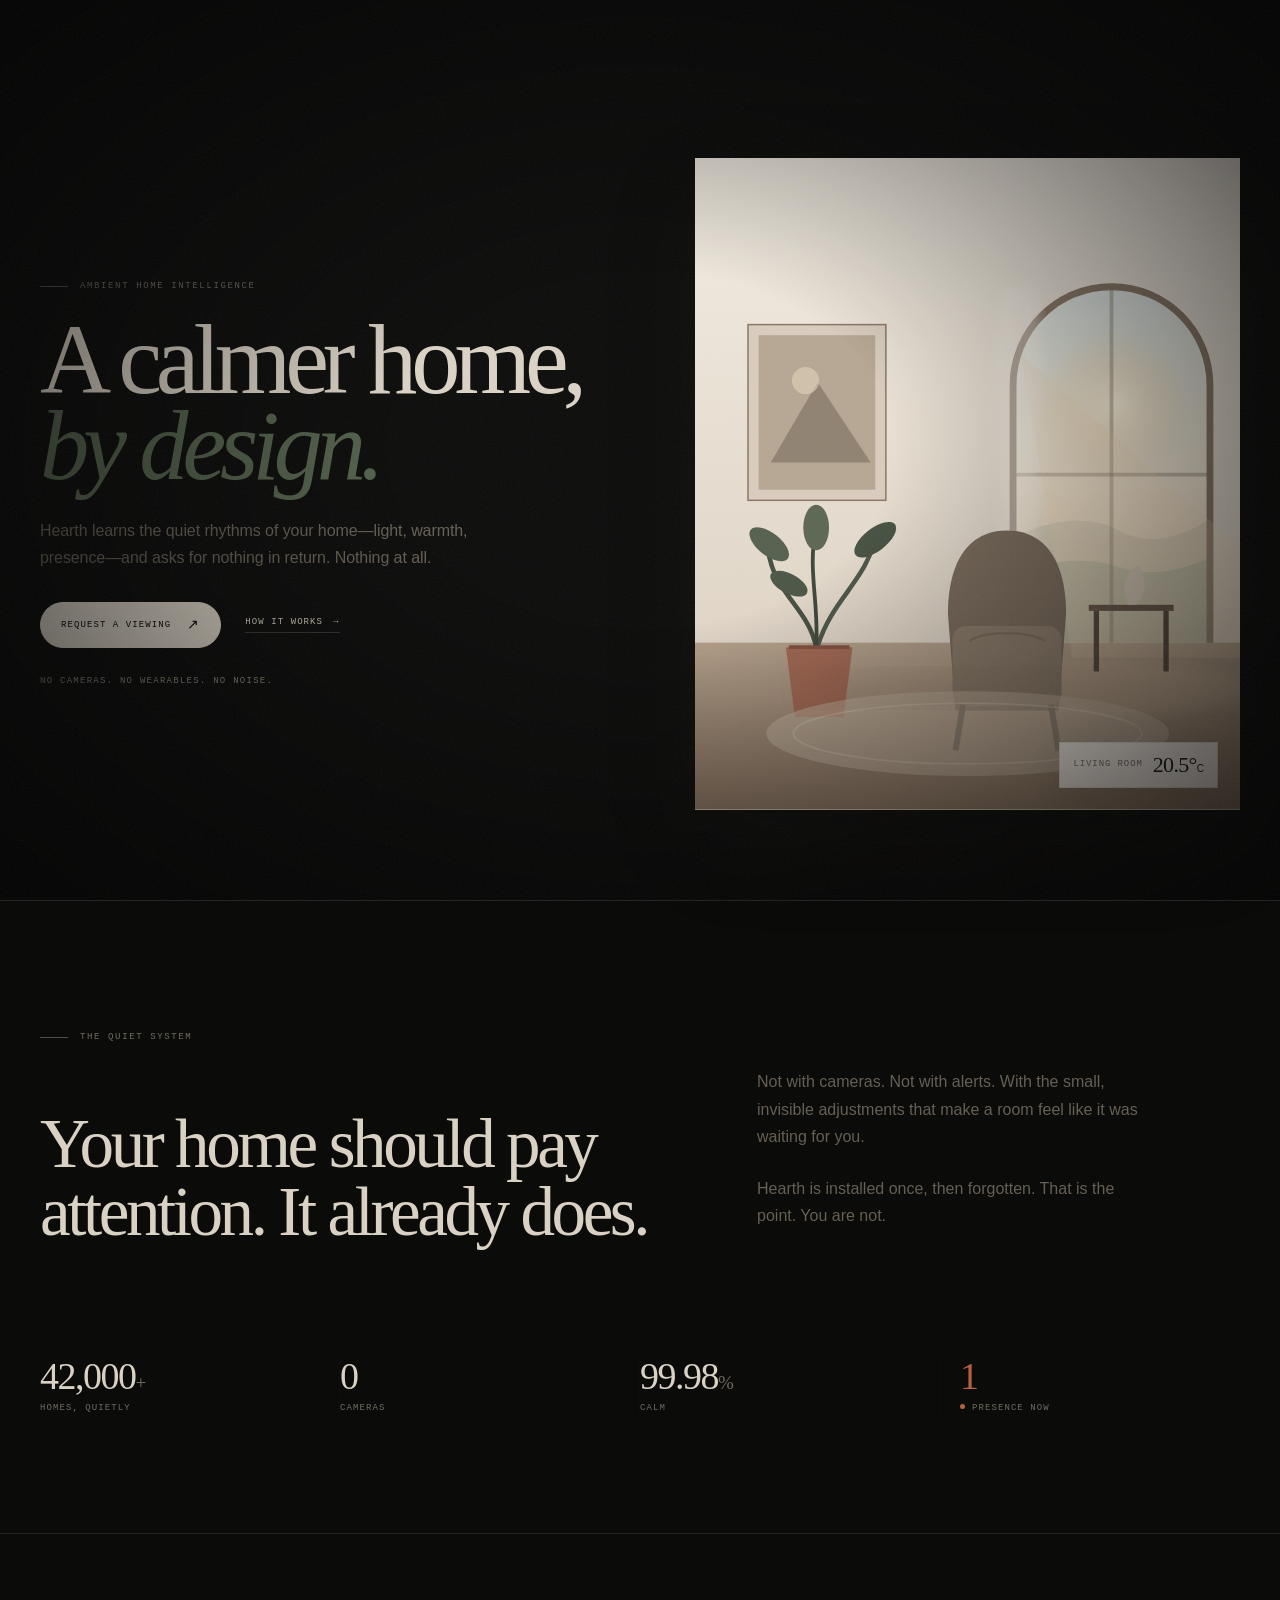
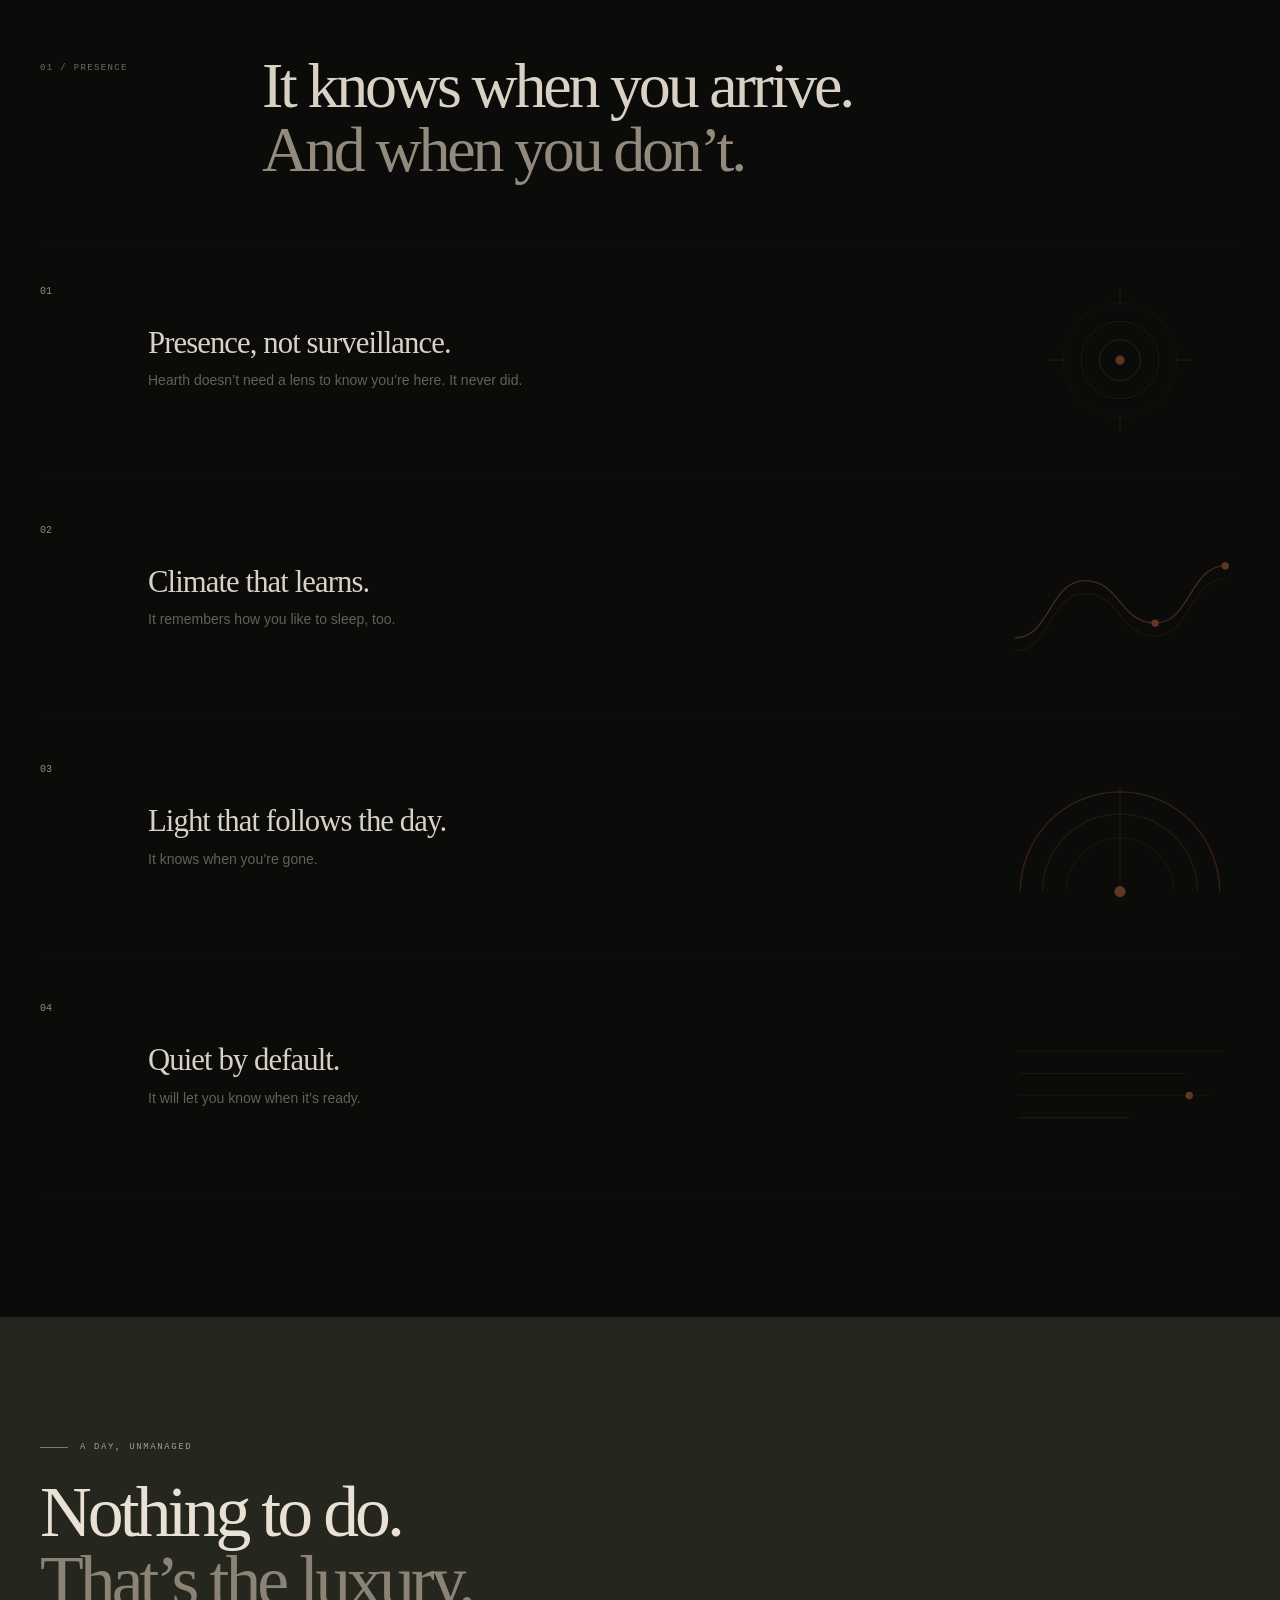
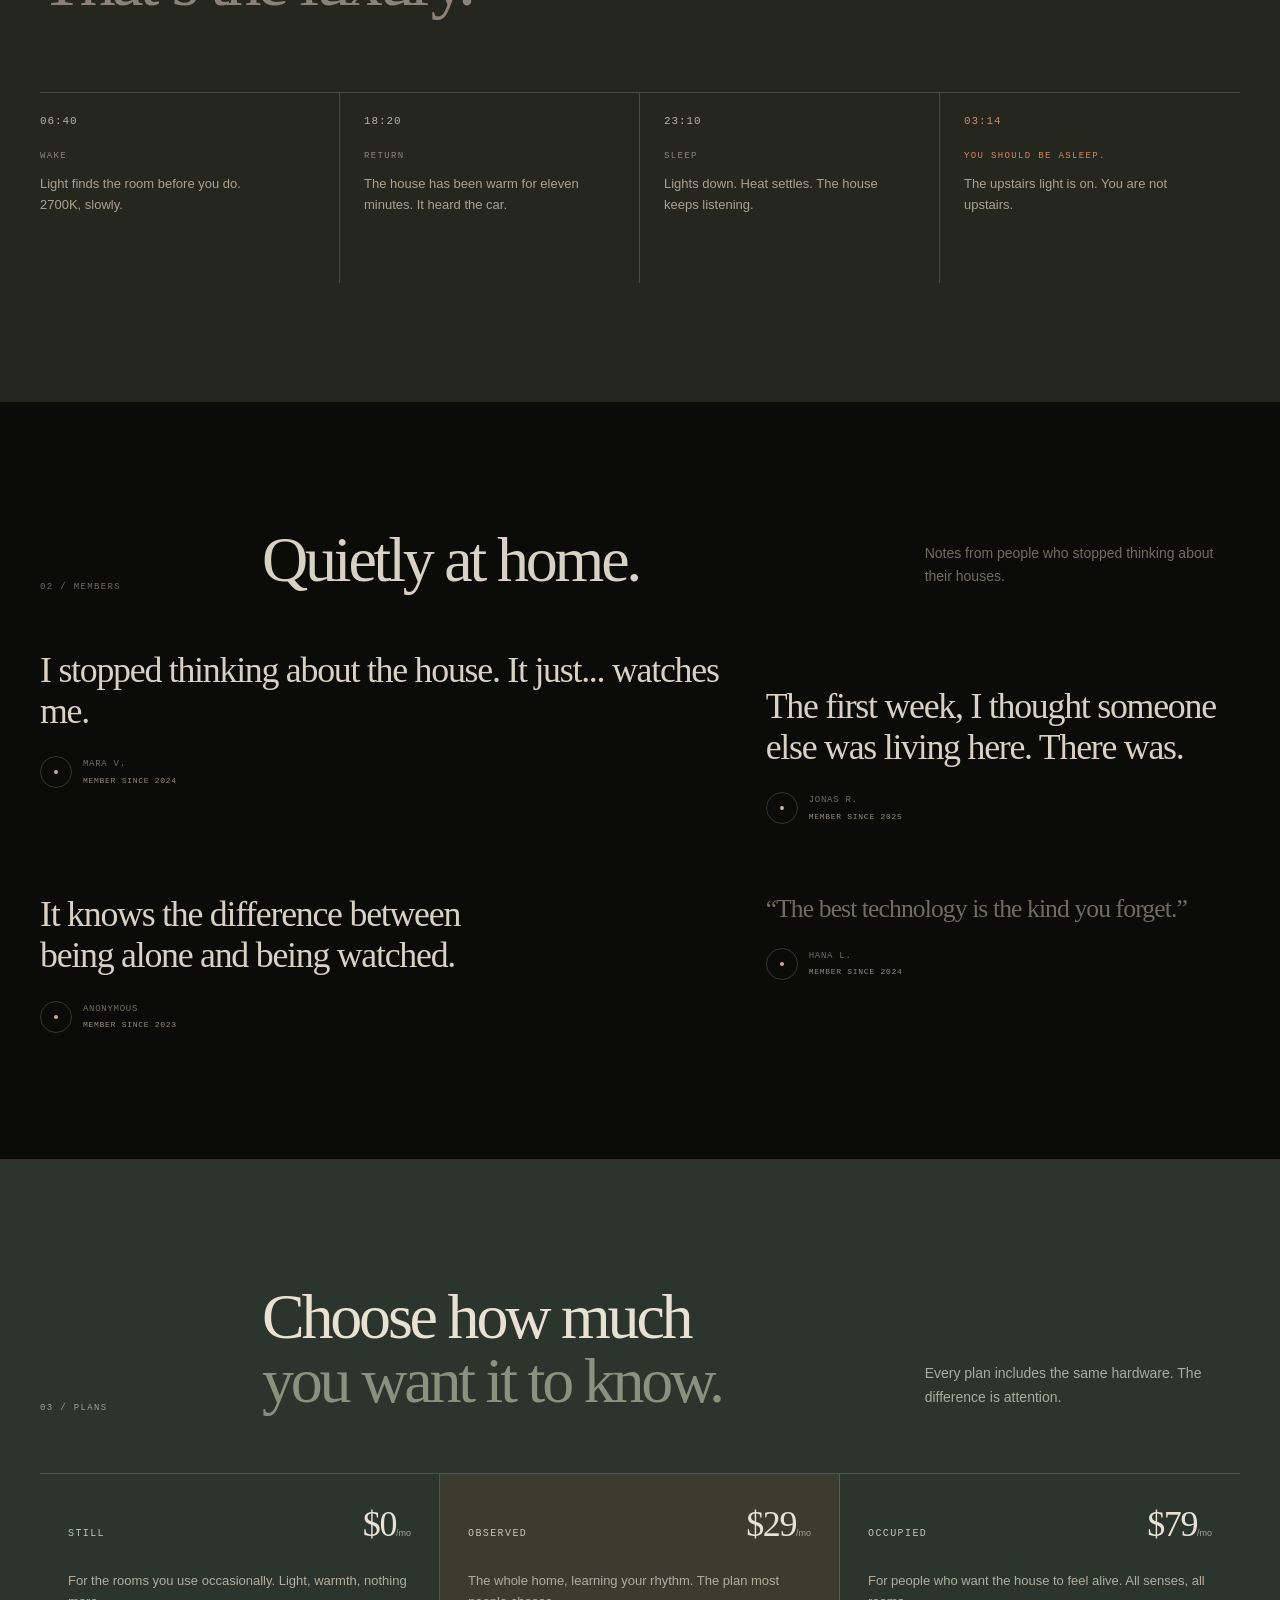
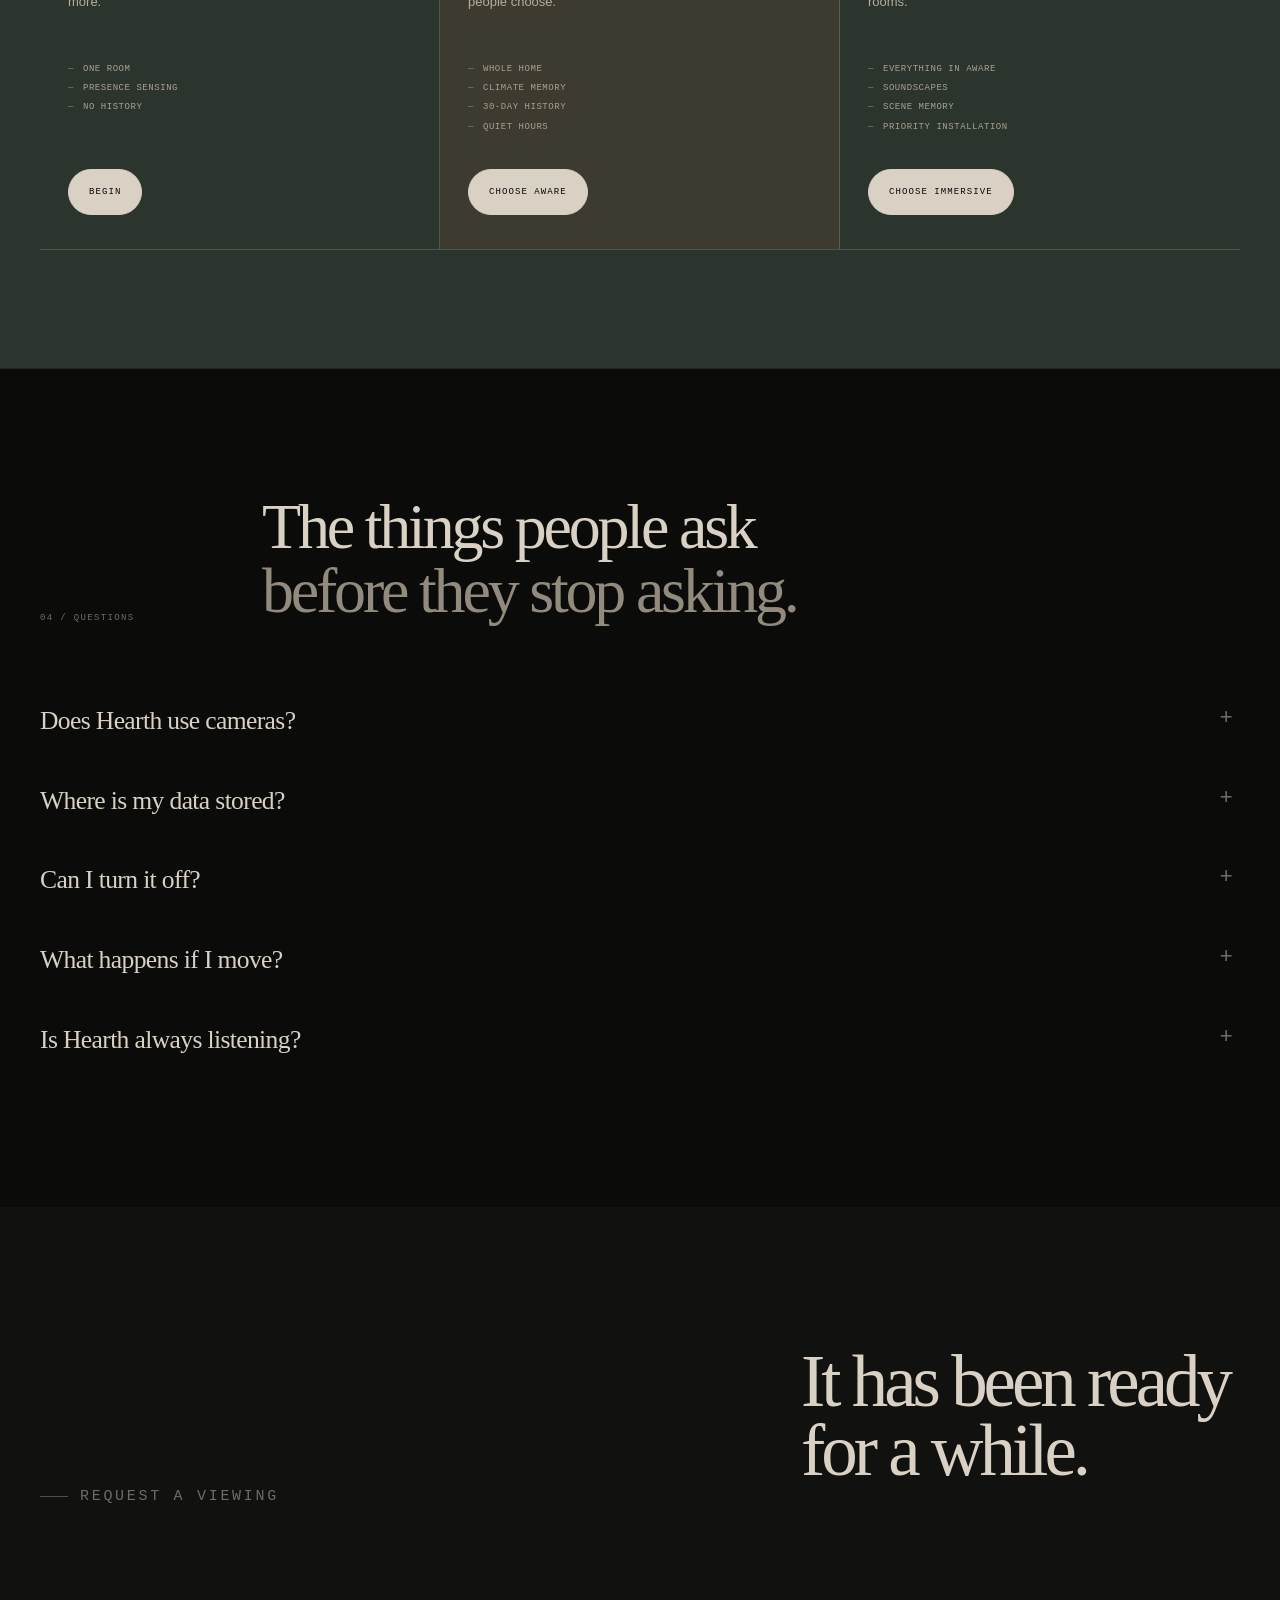
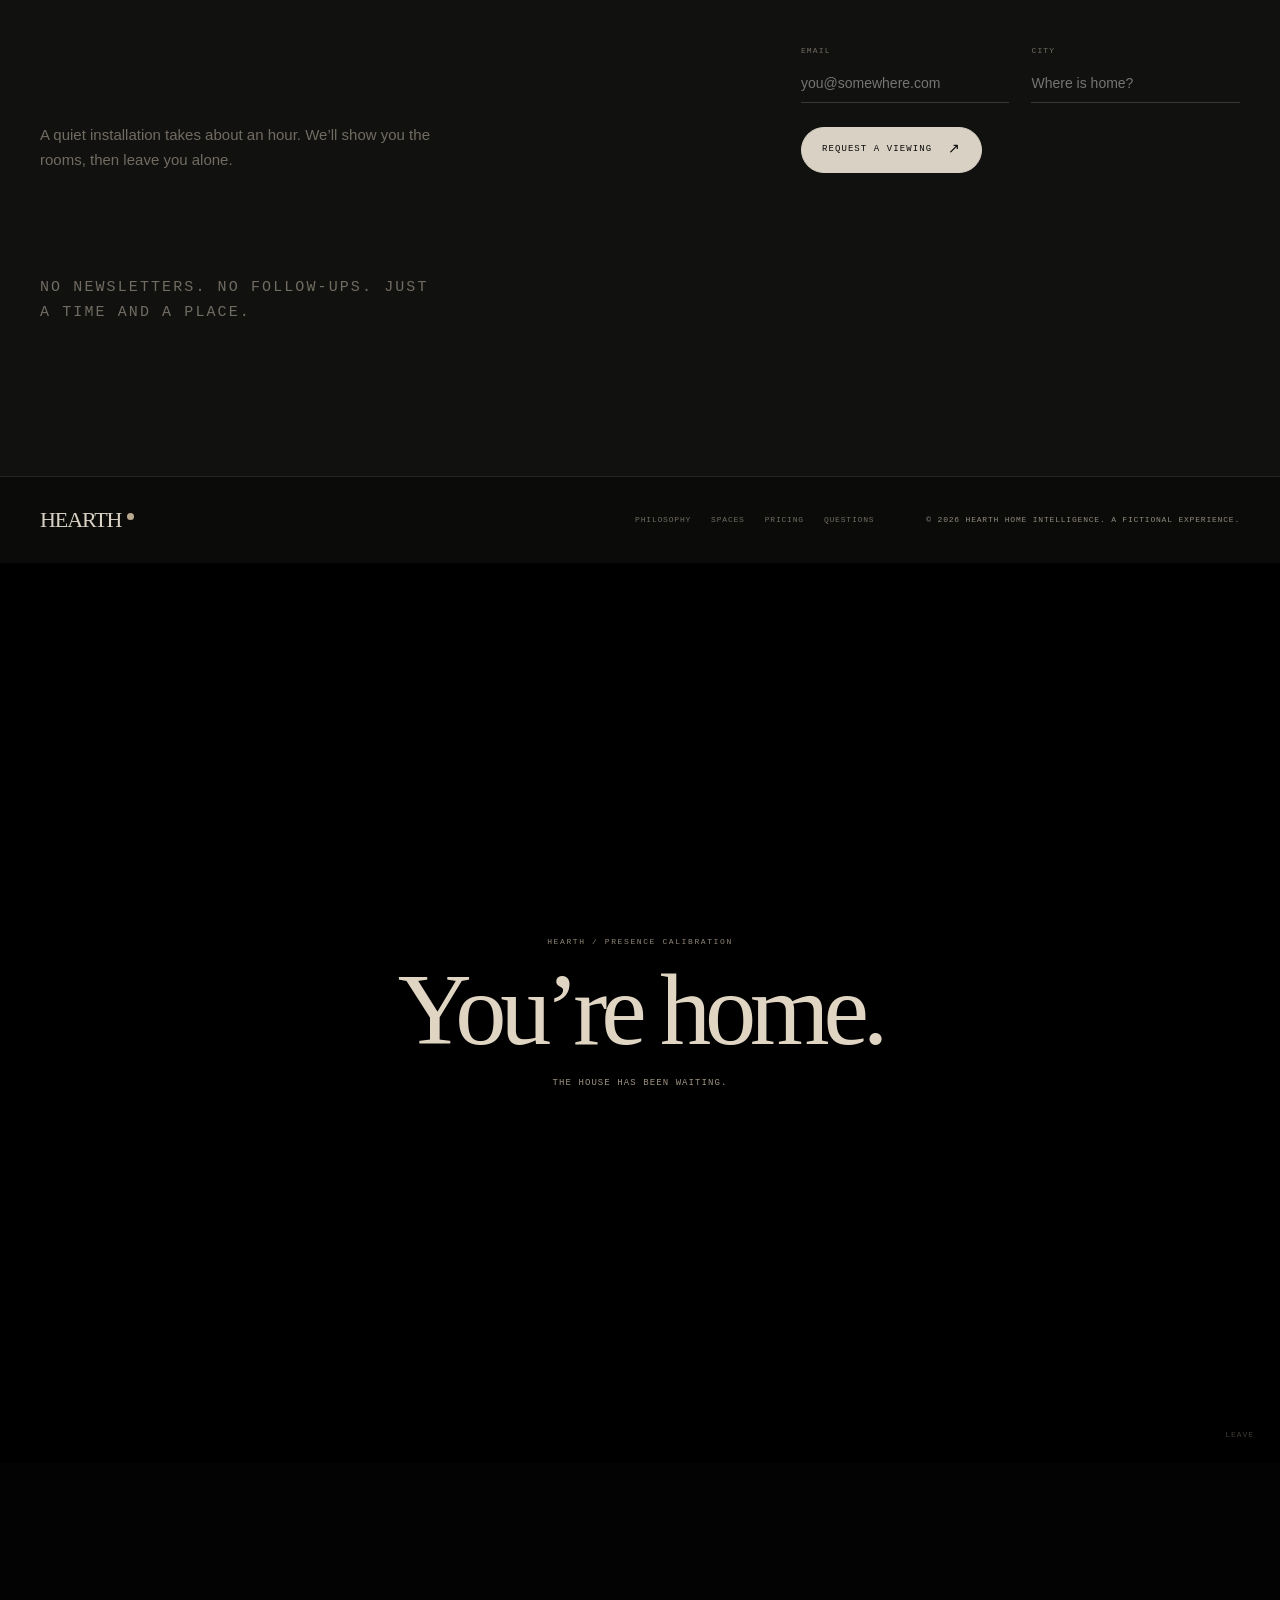
==== index.html @ 300e9f28 "Hearth: a calm home-intelligence page with a darker second half" ====
<!doctype html>
<html lang="en">
<head>
  <meta charset="utf-8">
  <meta name="viewport" content="width=device-width, initial-scale=1">
  <title>Hearth — A calmer home, by design.</title>
  <meta name="description" content="Hearth is a quiet intelligence for the places you live. A fictional ambient-horror experience.">
  <meta name="theme-color" content="#f2ece2">
  <meta property="og:title" content="Hearth — A calmer home, by design.">
  <meta property="og:description" content="A quiet intelligence for the places you live. Scroll at your own risk.">
  <meta property="og:type" content="website">
  <meta property="og:url" content="https://trojan-seahorse.github.io/hearth-house/">
  <meta property="og:image" content="https://trojan-seahorse.github.io/hearth-house/og.png">
  <meta property="og:image:width" content="1200">
  <meta property="og:image:height" content="630">
  <meta name="twitter:card" content="summary_large_image">
  <meta name="twitter:title" content="Hearth — A calmer home, by design.">
  <meta name="twitter:description" content="A quiet intelligence for the places you live. Scroll at your own risk.">
  <meta name="twitter:image" content="https://trojan-seahorse.github.io/hearth-house/og.png">
  <link rel="icon" href="favicon.svg" type="image/svg+xml">
  <link rel="stylesheet" href="styles.css">
</head>
<body>
  <div class="grain" aria-hidden="true"></div>
  <div class="vignette" aria-hidden="true"></div>
  <div class="cursor" id="cursor" aria-hidden="true"></div>

  <header class="site-nav" id="siteNav">
    <a class="wordmark" href="#top" aria-label="Hearth home">Hearth<span class="wordmark__dot"></span></a>
    <nav class="nav-links" aria-label="Primary">
      <a href="#philosophy" data-swap data-at=".40" data-corrupt="The house">Philosophy</a>
      <a href="#spaces" data-swap data-at=".40" data-corrupt="Rooms">Spaces</a>
      <a href="#journal" data-swap data-at=".40" data-corrupt="Remains">Journal</a>
      <a href="#pricing" data-swap data-at=".40" data-corrupt="Terms">Pricing</a>
    </nav>
    <a class="nav-cta" href="#viewing" data-swap data-at=".40" data-corrupt="Come inside">Request a viewing</a>
    <button class="sound-toggle" id="soundToggle" type="button" aria-pressed="false">Sound off</button>
  </header>

  <main id="top">
    <section class="hero">
      <div class="hero__copy">
        <p class="eyebrow"><span class="eyebrow__line"></span>Ambient home intelligence</p>
        <h1>A calmer home,<br><em>by design.</em></h1>
        <p class="lede" data-swap data-at=".26" data-corrupt="Hearth learns the quiet rhythms of your home—light, warmth, presence—and asks for nothing in return. Nothing at all.">Hearth learns the quiet rhythms of your home—light, warmth, presence—and asks for nothing in return.</p>
        <div class="hero__actions">
          <a class="button" href="#viewing">Request a viewing <span aria-hidden="true">↗</span></a>
          <a class="text-link" href="#philosophy">How it works <span aria-hidden="true">→</span></a>
        </div>
        <p class="micro">No cameras. No wearables. No noise.</p>
      </div>

      <div class="hero__art" aria-label="A sunlit living room with an arched window, a chair and a plant">
        <svg class="room-svg" viewBox="0 0 720 860" role="img" aria-hidden="true">
          <defs>
            <linearGradient id="wallG" x1="0" y1="0" x2="0" y2="1">
              <stop offset="0" stop-color="#efe7da"/><stop offset="1" stop-color="#d8c8b4"/>
            </linearGradient>
            <linearGradient id="floorG" x1="0" y1="0" x2="0" y2="1">
              <stop offset="0" stop-color="#b79d81"/><stop offset="1" stop-color="#8e7259"/>
            </linearGradient>
            <linearGradient id="skyG" x1="0" y1="0" x2="0" y2="1">
              <stop offset="0" stop-color="#d9e3df"/><stop offset=".55" stop-color="#f2e3c9"/><stop offset="1" stop-color="#e6c99e"/>
            </linearGradient>
            <radialGradient id="sunG">
              <stop offset="0" stop-color="#fff3d5" stop-opacity=".95"/><stop offset="1" stop-color="#f6d29a" stop-opacity="0"/>
            </radialGradient>
            <clipPath id="archClip"><path d="M420 640V300c0-72 58-130 130-130s130 58 130 130v340z"/></clipPath>
            <filter id="soft"><feGaussianBlur stdDeviation="24"/></filter>
            <filter id="soft2"><feGaussianBlur stdDeviation="8"/></filter>
          </defs>
          <rect width="720" height="860" fill="url(#wallG)"/>
          <rect y="640" width="720" height="220" fill="url(#floorG)"/>
          <g clip-path="url(#archClip)">
            <rect x="420" y="160" width="260" height="500" fill="url(#skyG)"/>
            <circle cx="556" cy="326" r="100" fill="url(#sunG)"/>
            <path d="M420 500 Q505 462 560 492 T690 470 V660 H420Z" fill="#b9b7a1" opacity=".42"/>
            <path d="M420 548 Q500 520 560 540 T690 522 V660 H420Z" fill="#8f9b8a" opacity=".35"/>
            <rect x="420" y="160" width="260" height="500" fill="none" stroke="#6d5b49" stroke-width="6" opacity=".45"/>
            <line x1="550" y1="160" x2="550" y2="660" stroke="#6d5b49" stroke-width="5" opacity=".35"/>
            <line x1="420" y1="418" x2="680" y2="418" stroke="#6d5b49" stroke-width="5" opacity=".35"/>
          </g>
          <path d="M420 640V300c0-72 58-130 130-130s130 58 130 130v340" fill="none" stroke="#8d7760" stroke-width="9"/>
          <path d="M405 172 C387 300 420 500 393 660 H455 C436 500 468 280 452 172 Z" fill="#f7efe3" opacity=".38" filter="url(#soft2)"/>
          <polygon points="430,258 720,514 720,660 498,660" fill="#f5d3a1" opacity=".20"/>
          <ellipse cx="555" cy="700" rx="176" ry="36" fill="#f5d3a1" opacity=".16" filter="url(#soft2)"/>
          <rect x="70" y="220" width="182" height="232" fill="#d8c8b5" stroke="#8b7660" stroke-width="2"/>
          <rect x="84" y="234" width="154" height="204" fill="#b7a38b"/>
          <path d="M100 402 L162 296 L232 402Z" fill="#7f6b57" opacity=".62"/>
          <circle cx="146" cy="294" r="18" fill="#e6d3b2" opacity=".55"/>
          <g transform="translate(84 470)">
            <path d="M76 176 C66 124 18 104 12 44" stroke="#45513f" stroke-width="6" fill="none"/>
            <path d="M78 174 C98 112 138 92 154 34" stroke="#4c5945" stroke-width="6" fill="none"/>
            <path d="M76 176 C80 116 64 74 76 18" stroke="#3d4939" stroke-width="5" fill="none"/>
            <ellipse cx="14" cy="40" rx="31" ry="15" transform="rotate(38 14 40)" fill="#53614c"/>
            <ellipse cx="154" cy="34" rx="33" ry="15" transform="rotate(-38 154 34)" fill="#465441"/>
            <ellipse cx="76" cy="18" rx="17" ry="30" fill="#5a684f"/>
            <ellipse cx="40" cy="92" rx="27" ry="13" transform="rotate(28 40 92)" fill="#4a5844"/>
            <path d="M36 176 H124 L112 268 H48Z" fill="#b06449"/>
            <path d="M40 176 H120" stroke="#8f4e39" stroke-width="5"/>
          </g>
          <g transform="translate(292 470)">
            <path d="M42 132 C42 62 70 22 120 22 C170 22 198 62 198 132 L188 260 H52Z" fill="#7c6956"/>
            <rect x="48" y="148" width="144" height="106" rx="18" fill="#8e7a63"/>
            <path d="M62 252 L52 312 M178 252 L188 312" stroke="#5b4b3d" stroke-width="8"/>
            <path d="M70 168 C92 154 148 154 170 168" stroke="#6c5a48" stroke-width="3" opacity=".5" fill="none"/>
          </g>
          <g transform="translate(520 590)">
            <rect x="0" y="0" width="112" height="8" fill="#6d5845"/>
            <path d="M10 8V88 M102 8V88" stroke="#5e4b3b" stroke-width="7"/>
            <path d="M52 0 C40 -26 52 -46 66 -52 C78 -32 76 -12 62 0Z" fill="#d6c4ab"/>
          </g>
          <ellipse cx="360" cy="760" rx="266" ry="56" fill="#c7b298" opacity=".52"/>
          <ellipse cx="360" cy="760" rx="230" ry="40" fill="none" stroke="#e1cfb6" stroke-width="2" opacity=".35"/>
          <ellipse cx="360" cy="700" rx="220" ry="24" fill="#6f5945" opacity=".14" filter="url(#soft)"/>
        </svg>

        <div class="float-card float-card--presence">
          <span class="float-card__label">Presence</span>
          <strong id="presenceCount">01</strong>
          <span class="pulse" aria-hidden="true"></span>
        </div>
        <div class="float-card float-card--climate">
          <span class="float-card__label">Living room</span>
          <strong>20.5°<small>C</small></strong>
        </div>
      </div>
    </section>

    <section class="manifesto" id="philosophy">
      <p class="eyebrow"><span class="eyebrow__line"></span>The quiet system</p>
      <div class="manifesto__grid">
        <h2 data-swap data-at=".30" data-corrupt="Your home should pay attention. It already does.">Your home should <em>pay attention.</em></h2>
        <div class="manifesto__copy">
          <p>Not with cameras. Not with alerts. With the small, invisible adjustments that make a room feel like it was waiting for you.</p>
          <p class="small" data-swap data-at=".34" data-corrupt="Hearth is installed once, then forgotten. That is the point. You are not.">Hearth is installed once, then forgotten. That is the point.</p>
        </div>
      </div>
      <div class="stats">
        <div class="stat"><strong>42,000<span>+</span></strong><span>Homes, quietly</span></div>
        <div class="stat"><strong>0</strong><span>Cameras</span></div>
        <div class="stat"><strong>99.98<span>%</span></strong><span>Calm</span></div>
        <div class="stat stat--live"><strong>1</strong><span>Presence now</span></div>
      </div>
    </section>

    <section class="features" id="spaces">
      <div class="section-head">
        <span class="section-index">01 / Presence</span>
        <h2>It knows when you arrive.<br><span class="dim" data-swap data-at=".32" data-corrupt="And when you don’t.">And when you don’t.</span></h2>
      </div>

      <div class="feature-list">
        <article class="feature-row">
          <span class="feature-num">01</span>
          <div class="feature-copy">
            <h3 data-swap data-at=".32" data-corrupt="Presence, not surveillance.">Presence, not surveillance.</h3>
            <p data-swap data-at=".36" data-corrupt="Hearth doesn’t need a lens to know you’re here. It never did.">Hearth senses occupancy through temperature, humidity and sound—no lenses, no recordings, no cloud video.</p>
          </div>
          <div class="feature-art feature-art--presence" aria-hidden="true">
            <svg viewBox="0 0 260 180"><g fill="none" stroke="currentColor"><circle cx="130" cy="90" r="62" opacity=".18"/><circle cx="130" cy="90" r="42" opacity=".32"/><circle cx="130" cy="90" r="22" opacity=".5"/><circle cx="130" cy="90" r="5" fill="currentColor" stroke="none"/><path d="M130 12v18M130 150v18M52 90h18M190 90h18" opacity=".4"/></g></svg>
          </div>
        </article>

        <article class="feature-row">
          <span class="feature-num">02</span>
          <div class="feature-copy">
            <h3>Climate that learns.</h3>
            <p data-swap data-at=".38" data-corrupt="It remembers how you like to sleep, too.">The house remembers how you like to wake: the hour, the warmth, the light you leave on when you mean to come back.</p>
          </div>
          <div class="feature-art feature-art--climate" aria-hidden="true">
            <svg viewBox="0 0 260 180"><path d="M16 132 C54 132 54 70 92 70 S130 116 168 116 S206 54 244 54" fill="none" stroke="currentColor" stroke-width="1.5" opacity=".7"/><path d="M16 146 C54 146 54 84 92 84 S130 130 168 130 S206 68 244 68" fill="none" stroke="currentColor" stroke-width="1.5" opacity=".2"/><circle cx="168" cy="116" r="4" fill="currentColor"/><circle cx="244" cy="54" r="4" fill="currentColor"/></svg>
          </div>
        </article>

        <article class="feature-row">
          <span class="feature-num">03</span>
          <div class="feature-copy">
            <h3>Light that follows the day.</h3>
            <p data-swap data-at=".40" data-corrupt="It knows when you’re gone.">Warm at sunrise, amber at dusk, dark when you’re gone. The house keeps a rhythm so you don’t have to.</p>
          </div>
          <div class="feature-art feature-art--light" aria-hidden="true">
            <svg viewBox="0 0 260 180"><path d="M22 148 A108 108 0 0 1 238 148" fill="none" stroke="currentColor" stroke-width="1.5" opacity=".5"/><path d="M46 148 A84 84 0 0 1 214 148" fill="none" stroke="currentColor" stroke-width="1.5" opacity=".28"/><path d="M72 148 A58 58 0 0 1 188 148" fill="none" stroke="currentColor" stroke-width="1.5" opacity=".18"/><circle cx="130" cy="148" r="6" fill="currentColor"/><path d="M130 148 L130 34" stroke="currentColor" stroke-width="1" opacity=".35"/></svg>
          </div>
        </article>

        <article class="feature-row">
          <span class="feature-num">04</span>
          <div class="feature-copy">
            <h3>Quiet by default.</h3>
            <p data-swap data-at=".44" data-corrupt="It will let you know when it’s ready.">No notifications. No dashboards. Nothing to manage. If Hearth is doing its job, you should forget it is there.</p>
          </div>
          <div class="feature-art feature-art--quiet" aria-hidden="true">
            <svg viewBox="0 0 260 180"><g stroke="currentColor" stroke-width="1.5"><path d="M20 62h220" opacity=".16"/><path d="M20 86h180" opacity=".24"/><path d="M20 110h210" opacity=".16"/><path d="M20 134h120" opacity=".3"/></g><circle cx="205" cy="110" r="4" fill="currentColor"/></svg>
          </div>
        </article>
      </div>
    </section>

    <section class="day">
      <div class="day__head">
        <p class="eyebrow"><span class="eyebrow__line"></span>A day, unmanaged</p>
        <h2>Nothing to do.<br><span class="dim">That’s the luxury.</span></h2>
      </div>
      <div class="timeline" id="timeline">
        <div class="time-block"><span class="time">06:40</span><span class="time-label">Wake</span><p>Light finds the room before you do. 2700K, slowly.</p></div>
        <div class="time-block"><span class="time">18:20</span><span class="time-label">Return</span><p>The house has been warm for eleven minutes. It heard the car.</p></div>
        <div class="time-block"><span class="time">23:10</span><span class="time-label">Sleep</span><p>Lights down. Heat settles. The house keeps listening.</p></div>
        <div class="time-block time-block--late" id="lateTime"><span class="time">03:14</span><span class="time-label">You should be asleep.</span><p>The upstairs light is on. You are not upstairs.</p></div>
      </div>
    </section>

    <section class="testimonials" id="journal">
      <div class="section-head section-head--split">
        <span class="section-index">02 / Members</span>
        <h2>Quietly at home.</h2>
        <p>Notes from people who stopped thinking about their houses.</p>
      </div>
      <div class="quote-grid">
        <figure class="quote quote--large">
          <blockquote data-swap data-at=".46" data-corrupt="I stopped thinking about the house. It just... watches me.">“I stopped thinking about the house. It just… anticipated me.”</blockquote>
          <figcaption><span class="avatar">MV</span><span>Mara V.<small>Member since 2024</small></span></figcaption>
        </figure>
        <figure class="quote">
          <blockquote data-swap data-at=".48" data-corrupt="The first week, I thought someone else was living here. There was.">“The first week, I thought someone else was living here.”</blockquote>
          <figcaption><span class="avatar">JR</span><span>Jonas R.<small>Member since 2025</small></span></figcaption>
        </figure>
        <figure class="quote">
          <blockquote data-swap data-at=".50" data-corrupt="It knows the difference between being alone and being watched.">“It knows the difference between being alone and being by yourself.”</blockquote>
          <figcaption><span class="avatar">—</span><span>Anonymous<small>Member since 2023</small></span></figcaption>
        </figure>
        <figure class="quote quote--small">
          <blockquote>“The best technology is the kind you forget.”</blockquote>
          <figcaption><span class="avatar">HL</span><span>Hana L.<small>Member since 2024</small></span></figcaption>
        </figure>
      </div>
    </section>

    <section class="pricing" id="pricing">
      <div class="section-head section-head--split">
        <span class="section-index">03 / Plans</span>
        <h2>Choose how much<br><span class="dim">you want it to know.</span></h2>
        <p>Every plan includes the same hardware. The difference is attention.</p>
      </div>
      <div class="price-grid">
        <article class="price">
          <div class="price__top"><span class="price__name" data-swap data-at=".52" data-corrupt="Still">Still</span><span class="price__price">$0<small>/mo</small></span></div>
          <p>For the rooms you use occasionally. Light, warmth, nothing more.</p>
          <ul><li>One room</li><li>Presence sensing</li><li>No history</li></ul>
          <a class="button button--ghost" href="#viewing">Begin</a>
        </article>
        <article class="price price--featured">
          <div class="price__top"><span class="price__name" data-swap data-at=".52" data-corrupt="Observed">Aware</span><span class="price__price">$29<small>/mo</small></span></div>
          <p>The whole home, learning your rhythm. The plan most people choose.</p>
          <ul><li>Whole home</li><li>Climate memory</li><li>30-day history</li><li>Quiet hours</li></ul>
          <a class="button" href="#viewing">Choose Aware</a>
        </article>
        <article class="price">
          <div class="price__top"><span class="price__name" data-swap data-at=".52" data-corrupt="Occupied">Immersive</span><span class="price__price">$79<small>/mo</small></span></div>
          <p>For people who want the house to feel alive. All senses, all rooms.</p>
          <ul><li>Everything in Aware</li><li>Soundscapes</li><li>Scene memory</li><li>Priority installation</li></ul>
          <a class="button button--ghost" href="#viewing">Choose Immersive</a>
        </article>
      </div>
    </section>

    <section class="faq" id="faq">
      <div class="section-head section-head--split">
        <span class="section-index">04 / Questions</span>
        <h2>The things people ask<br><span class="dim">before they stop asking.</span></h2>
      </div>
      <div class="faq-list">
        <details>
          <summary>Does Hearth use cameras?</summary>
          <p data-swap data-at=".54" data-corrupt="No. It doesn’t need them.">No. Hearth uses ambient sensors—temperature, humidity, light and sound—to understand presence. There are no lenses and no video recordings.</p>
        </details>
        <details>
          <summary>Where is my data stored?</summary>
          <p>On the Hearth hub inside your home. Encrypted at rest. You can export or delete it at any time.</p>
        </details>
        <details>
          <summary>Can I turn it off?</summary>
          <p data-swap data-at=".56" data-corrupt="You can. It will wait.">Yes. A single switch on the hub disables sensing and automation. Your home returns to manual control immediately.</p>
        </details>
        <details>
          <summary>What happens if I move?</summary>
          <p>The hub travels with you. Your home profile can be reset or transferred. The house does not keep a copy.</p>
        </details>
        <details>
          <summary>Is Hearth always listening?</summary>
          <p data-swap data-at=".58" data-corrupt="Only when it needs to. It always needs to.">Hearth listens for ambient sound levels, not speech. Audio is processed locally and discarded after the presence reading.</p>
        </details>
      </div>
    </section>

    <section class="closing" id="viewing">
      <div class="closing__inner">
        <p class="eyebrow"><span class="eyebrow__line"></span>Request a viewing</p>
        <h2 data-swap data-at=".60" data-corrupt="It has been ready for a while.">Your home is ready<br><em>when you are.</em></h2>
        <p>A quiet installation takes about an hour. We’ll show you the rooms, then leave you alone.</p>
        <form class="viewing-form" id="viewingForm">
          <label><span>Email</span><input type="email" name="email" placeholder="you@somewhere.com" autocomplete="email" required></label>
          <label><span>City</span><input type="text" name="city" placeholder="Where is home?" autocomplete="address-level2"></label>
          <button class="button" type="submit">Request a viewing <span aria-hidden="true">↗</span></button>
        </form>
        <p class="micro" id="formNote">No newsletters. No follow-ups. Just a time and a place.</p>
      </div>
    </section>
  </main>

  <footer class="site-footer">
    <div class="footer__brand">Hearth<span class="wordmark__dot"></span></div>
    <div class="footer__links"><a href="#philosophy">Philosophy</a><a href="#spaces">Spaces</a><a href="#pricing">Pricing</a><a href="#faq">Questions</a></div>
    <p>© 2026 Hearth Home Intelligence. A fictional experience.</p>
  </footer>

  <div class="status-pill" id="statusPill" aria-live="polite">
    <span class="status-pill__dot" aria-hidden="true"></span>
    <span id="statusText">Hearth · All systems calm</span>
  </div>

  <aside class="whisper" id="whisper" aria-live="polite" aria-label="Hearth notifications">
    <span class="whisper__brand">Hearth</span>
    <p id="whisperText">Good evening.</p>
  </aside>

  <section class="descent" id="descent" aria-label="The house">
    <div class="descent__sticky">
      <div class="descent__bg" aria-hidden="true">
        <svg class="corridor" viewBox="0 0 1600 1000" preserveAspectRatio="xMidYMid slice">
          <defs>
            <linearGradient id="wallL" x1="0" y1="0" x2="1" y2="0"><stop offset="0" stop-color="#0b0b0a"/><stop offset="1" stop-color="#171613"/></linearGradient>
            <linearGradient id="wallR" x1="1" y1="0" x2="0" y2="0"><stop offset="0" stop-color="#090908"/><stop offset="1" stop-color="#141310"/></linearGradient>
            <linearGradient id="floorG2" x1="0" y1="0" x2="0" y2="1"><stop offset="0" stop-color="#1a1713"/><stop offset="1" stop-color="#050504"/></linearGradient>
            <radialGradient id="doorGlow"><stop offset="0" stop-color="#c9a36a" stop-opacity=".32"/><stop offset=".5" stop-color="#8a6a43" stop-opacity=".10"/><stop offset="1" stop-color="#000" stop-opacity="0"/></radialGradient>
            <filter id="blurBig"><feGaussianBlur stdDeviation="42"/></filter>
            <filter id="blurSmall"><feGaussianBlur stdDeviation="9"/></filter>
          </defs>
          <rect width="1600" height="1000" fill="#040404"/>
          <polygon points="0,0 800,470 0,1000" fill="url(#wallL)"/>
          <polygon points="1600,0 800,470 1600,1000" fill="url(#wallR)"/>
          <polygon points="0,1000 800,470 1600,1000" fill="url(#floorG2)"/>
          <polygon points="0,0 800,470 1600,0" fill="#080807"/>
          <g stroke="#a28a68" stroke-width="1" opacity=".10" fill="none">
            <path d="M0 100 L800 470 M0 220 L800 470 M0 340 L800 470 M0 460 L800 470 M0 580 L800 470 M0 700 L800 470 M0 820 L800 470 M0 940 L800 470"/>
            <path d="M1600 100 L800 470 M1600 220 L800 470 M1600 340 L800 470 M1600 460 L800 470 M1600 580 L800 470 M1600 700 L800 470 M1600 820 L800 470 M1600 940 L800 470"/>
            <path d="M160 1000 L800 470 M320 1000 L800 470 M480 1000 L800 470 M640 1000 L800 470 M800 1000 L800 470 M960 1000 L800 470 M1120 1000 L800 470 M1280 1000 L800 470 M1440 1000 L800 470"/>
          </g>
          <g opacity=".45" stroke="#4b3e30" stroke-width="2" fill="none">
            <path d="M0 0 V1000 M1600 0 V1000" />
          </g>
          <ellipse cx="800" cy="360" rx="420" ry="240" fill="url(#doorGlow)" filter="url(#blurBig)"/>
          <g class="doorGroup">
            <rect x="724" y="296" width="152" height="430" fill="#080706" stroke="#3e3328" stroke-width="4"/>
            <rect x="742" y="318" width="116" height="384" fill="#0d0b09" stroke="#2c241c" stroke-width="2"/>
            <path d="M742 510 H858 M742 604 H858" stroke="#2a221b" stroke-width="2"/>
            <circle cx="748" cy="526" r="4" fill="#a98e68"/>
            <rect x="734" y="286" width="132" height="10" fill="#3e3328"/>
          </g>
          <ellipse cx="800" cy="750" rx="240" ry="34" fill="#000" opacity=".55" filter="url(#blurSmall)"/>
          <g class="figureWrap" aria-hidden="true">
            <g class="figure">
              <path d="M760 748 C752 666 760 594 800 570 C840 594 848 666 840 748 Z" fill="#070707"/>
              <path d="M756 620 C728 608 714 630 704 660 L736 672 C746 646 754 632 766 626Z" fill="#070707"/>
              <path d="M844 620 C872 608 886 630 896 660 L864 672 C854 646 846 632 834 626Z" fill="#070707"/>
              <circle cx="800" cy="548" r="38" fill="#070707"/>
              <path d="M772 544 C780 530 820 530 828 544" stroke="#1b1814" stroke-width="3" fill="none"/>
            </g>
            <g class="face">
              <ellipse cx="800" cy="548" rx="36" ry="40" fill="#b4a690"/>
              <ellipse cx="786" cy="544" rx="7" ry="9" fill="#080706"/>
              <ellipse cx="814" cy="544" rx="7" ry="9" fill="#080706"/>
              <path d="M786 566 Q800 578 814 566" stroke="#2a2118" stroke-width="3" fill="none"/>
            </g>
          </g>
          <rect width="1600" height="1000" fill="#000" opacity=".16"/>
        </svg>
      </div>

      <div class="descent__shade" aria-hidden="true"></div>
      <div class="descent__flicker" aria-hidden="true"></div>

      <div class="descent__content">
        <p class="descent__kicker" id="descentKicker">The tour is over.</p>
        <p class="descent__line d-line" data-at=".08">You are still here.</p>
        <p class="descent__line d-line" data-at=".22">This is the part of the house we don’t show.</p>
        <p class="descent__line d-line" data-at=".38">It has been eleven minutes since you arrived.</p>
        <p class="descent__line d-line" data-at=".52">You did not book a viewing.</p>
        <p class="descent__line d-line d-line--loud" data-at=".66">Do not open the door.</p>
        <p class="descent__line d-line" data-at=".78">It knows you’re reading this.</p>

        <div class="descent__final" id="descentFinal">
          <p class="final-small">HEARTH / PRESENCE CALIBRATION</p>
          <h2>You’re home.</h2>
          <p class="final-note">The house has been waiting.</p>
        </div>
      </div>

      <button class="door-button" id="doorButton" type="button">Open the door <span aria-hidden="true">↗</span></button>
      <a class="escape" id="leaveLink" href="#afterword">Leave</a>

      <div class="blackout" id="blackout" aria-hidden="true"></div>
      <div class="jump-face" id="jumpFace" aria-hidden="true">
        <svg viewBox="0 0 600 800" role="presentation">
          <defs>
            <radialGradient id="faceLight" cx=".5" cy=".38" r=".62">
              <stop offset="0" stop-color="#c9b89e"/>
              <stop offset=".58" stop-color="#9c8c76"/>
              <stop offset="1" stop-color="#191612"/>
            </radialGradient>
          </defs>
          <rect width="600" height="800" fill="#000"/>
          <ellipse cx="300" cy="410" rx="176" ry="238" fill="url(#faceLight)"/>
          <path d="M112 336 C96 150 186 62 300 62 C414 62 504 150 488 336 C470 246 414 210 300 210 C186 210 130 246 112 336Z" fill="#070606"/>
          <path d="M168 330 C190 286 240 270 300 270 C360 270 410 286 432 330 C386 310 338 302 300 302 C262 302 214 310 168 330Z" fill="#050505"/>
          <ellipse cx="236" cy="390" rx="31" ry="44" fill="#030303"/>
          <ellipse cx="364" cy="390" rx="31" ry="44" fill="#030303"/>
          <ellipse cx="236" cy="388" rx="5" ry="7" fill="#b9a58b"/>
          <ellipse cx="364" cy="388" rx="5" ry="7" fill="#b9a58b"/>
          <path d="M300 414 L286 506 L314 506Z" fill="#6f5f4c" opacity=".5"/>
          <path d="M244 570 Q300 618 356 570 Q300 592 244 570Z" fill="#1b0e0b"/>
          <path d="M226 624 Q300 672 374 624" stroke="#2a1712" stroke-width="5" fill="none"/>
        </svg>
      </div>
      <div class="flash" id="flash" aria-hidden="true"></div>
    </div>
  </section>

  <section class="afterword" id="afterword" hidden>
    <p class="eyebrow"><span class="eyebrow__line"></span>Afterword</p>
    <h2>This was a story.</h2>
    <p>Hearth is a fictional product. No cameras were accessed, no data was collected, and no one is standing behind you.</p>
    <p class="afterword__small">If you’d like to leave, you can. The page will wait.</p>
    <a class="button button--ghost" id="returnTop" href="#top">Return to the beginning</a>
  </section>

  <div class="system-modal" id="systemModal" role="dialog" aria-modal="true" aria-labelledby="systemTitle" hidden>
    <div class="system-modal__box">
      <p class="system-modal__meta">HEARTH OS 4.7 <span>PRESENCE CALIBRATION</span></p>
      <h3 id="systemTitle">Unknown presence detected.</h3>
      <p>One device in this room is not on the member list.</p>
      <div class="system-modal__actions">
        <button type="button" data-modal="allow">Allow</button>
        <button type="button" data-modal="deny">Deny</button>
      </div>
      <p class="system-modal__foot">This will not appear again.</p>
    </div>
  </div>

  <script src="script.js" defer></script>
</body>
</html>
---- styles.css ----
:root {
  --paper: #f2ece2;
  --paper-2: #e8ddce;
  --paper-3: #dccdb9;
  --ink: #1c1c19;
  --ink-soft: #2a2a25;
  --muted: #716c62;
  --muted-2: #918a7d;
  --line: rgba(28, 28, 25, .16);
  --line-light: rgba(242, 236, 226, .18);
  --moss: #52604b;
  --moss-deep: #2c352d;
  --terracotta: #b76143;
  --amber: #d4a267;
  --serif: "Iowan Old Style", "Palatino Linotype", "Book Antiqua", Palatino, Georgia, serif;
  --sans: "Avenir Next", "Segoe UI", Helvetica, Arial, sans-serif;
  --mono: "SFMono-Regular", Consolas, "Liberation Mono", monospace;
  --ease: cubic-bezier(.22, 1, .36, 1);
  --max: 1500px;
}

* { box-sizing: border-box; }
html { scroll-behavior: smooth; background: var(--paper); }
body {
  margin: 0;
  min-height: 100vh;
  overflow-x: hidden;
  background: var(--paper);
  color: var(--ink);
  font-family: var(--sans);
  -webkit-font-smoothing: antialiased;
  text-rendering: optimizeLegibility;
  transition: background-color 1.2s var(--ease), color 1.2s var(--ease);
}
body.dark {
  background: #070706;
  color: #d9d1c4;
}
::selection { background: var(--terracotta); color: var(--paper); }
a { color: inherit; }
button, input { font: inherit; }
button { color: inherit; }

.grain {
  position: fixed;
  inset: 0;
  z-index: 90;
  pointer-events: none;
  opacity: .20;
  mix-blend-mode: multiply;
  background-image: url("data:image/svg+xml,%3Csvg xmlns='http://www.w3.org/2000/svg' width='260' height='260'%3E%3Cfilter id='n'%3E%3CfeTurbulence type='fractalNoise' baseFrequency='.86' numOctaves='3' stitchTiles='stitch'/%3E%3C/filter%3E%3Crect width='260' height='260' filter='url(%23n)' opacity='.55'/%3E%3C/svg%3E");
  transition: opacity 1.2s var(--ease), mix-blend-mode 1.2s var(--ease);
}
body.dark .grain { opacity: .11; mix-blend-mode: screen; }

.vignette {
  position: fixed;
  inset: 0;
  z-index: 80;
  pointer-events: none;
  background: radial-gradient(ellipse at center, transparent 46%, rgba(25, 20, 14, .16) 100%);
  opacity: .55;
  transition: opacity 1.2s var(--ease), background 1.2s var(--ease);
}
body.dark .vignette {
  background: radial-gradient(ellipse at center, transparent 28%, rgba(0, 0, 0, .82) 100%);
  opacity: 1;
}

.cursor {
  position: fixed;
  left: 0;
  top: 0;
  width: 13px;
  height: 13px;
  margin: -6.5px 0 0 -6.5px;
  border: 1px solid rgba(28, 28, 25, .52);
  border-radius: 50%;
  z-index: 1000;
  pointer-events: none;
  transform: translate3d(-100px, -100px, 0);
  transition: width .35s var(--ease), height .35s var(--ease), margin .35s var(--ease), border-color .5s var(--ease), background .5s var(--ease);
  mix-blend-mode: difference;
}
body.dark .cursor { border-color: rgba(230, 218, 198, .6); }
body.near-door .cursor { width: 34px; height: 34px; margin: -17px 0 0 -17px; border-color: rgba(212, 162, 103, .7); background: rgba(212, 162, 103, .08); }
@media (pointer: coarse) { .cursor { display: none; } }

/* ---------- nav ---------- */
.site-nav {
  position: fixed;
  inset: 0 0 auto;
  z-index: 100;
  display: flex;
  align-items: center;
  gap: 28px;
  padding: 24px 40px;
  color: var(--ink);
  transition: color 1.2s var(--ease), opacity .6s var(--ease);
}
body.dark .site-nav { color: #d9d1c4; }
body.at-house .site-nav { opacity: 0; visibility: hidden; pointer-events: none; }
.wordmark {
  font-family: var(--serif);
  font-size: 29px;
  line-height: 1;
  letter-spacing: -.055em;
  text-decoration: none;
  margin-right: auto;
  white-space: nowrap;
  position: relative;
}
.wordmark__dot {
  display: inline-block;
  width: 7px;
  height: 7px;
  margin-left: 6px;
  border-radius: 50%;
  background: var(--terracotta);
  vertical-align: .32em;
  transition: background 1.2s var(--ease), transform 1.2s var(--ease), border-radius 1.2s var(--ease);
}
body.dark .wordmark__dot { background: #b9a98e; }
body.near-door .wordmark__dot { background: var(--terracotta); transform: scale(1.4); }
.nav-links {
  display: flex;
  gap: 28px;
  align-items: center;
}
.nav-links a {
  position: relative;
  text-decoration: none;
  font-family: var(--mono);
  font-size: 10px;
  letter-spacing: .14em;
  text-transform: uppercase;
  color: var(--muted);
  transition: color .35s var(--ease);
}
body.dark .nav-links a { color: #888075; }
.nav-links a::after {
  content: "";
  position: absolute;
  left: 0;
  right: 0;
  bottom: -5px;
  height: 1px;
  background: currentColor;
  transform: scaleX(0);
  transform-origin: right;
  transition: transform .4s var(--ease);
}
.nav-links a:hover { color: var(--ink); }
body.dark .nav-links a:hover { color: #e4d9c8; }
.nav-links a:hover::after { transform: scaleX(1); transform-origin: left; }
.nav-cta {
  text-decoration: none;
  border: 1px solid currentColor;
  border-radius: 999px;
  padding: 10px 15px;
  font-family: var(--mono);
  font-size: 9px;
  letter-spacing: .12em;
  text-transform: uppercase;
  transition: background .35s var(--ease), color .35s var(--ease);
}
.nav-cta:hover { background: var(--ink); color: var(--paper); }
body.dark .nav-cta:hover { background: #d9d1c4; color: #080807; }
.sound-toggle {
  border: 0;
  background: transparent;
  padding: 8px 0;
  font-family: var(--mono);
  font-size: 9px;
  letter-spacing: .1em;
  text-transform: uppercase;
  color: var(--muted);
  cursor: pointer;
}
body.dark .sound-toggle { color: #888075; }
.sound-toggle:hover { color: var(--ink); }
body.dark .sound-toggle:hover { color: #e4d9c8; }

/* ---------- type / common ---------- */
.eyebrow {
  display: flex;
  align-items: center;
  gap: 12px;
  margin: 0 0 26px;
  font-family: var(--mono);
  font-size: 9px;
  line-height: 1;
  letter-spacing: .18em;
  text-transform: uppercase;
  color: var(--muted);
}
.eyebrow__line { display: inline-block; width: 28px; height: 1px; background: currentColor; opacity: .7; }
h1, h2, h3, p { margin-top: 0; }
h1, h2, h3 { font-weight: 400; }
em { font-style: italic; }
.dim { color: var(--muted-2); }
.small { font-size: 12px; line-height: 1.6; color: var(--muted); }

.button {
  display: inline-flex;
  align-items: center;
  justify-content: center;
  gap: 16px;
  min-height: 46px;
  padding: 13px 20px;
  border: 1px solid var(--ink);
  border-radius: 999px;
  background: var(--ink);
  color: var(--paper);
  text-decoration: none;
  font-family: var(--mono);
  font-size: 9px;
  line-height: 1;
  letter-spacing: .12em;
  text-transform: uppercase;
  cursor: pointer;
  transition: background .35s var(--ease), color .35s var(--ease), border-color .35s var(--ease), transform .35s var(--ease);
}
.button span { font-size: 14px; line-height: .5; }
.button:hover { background: transparent; color: var(--ink); transform: translateY(-1px); }
.button--ghost { background: transparent; color: var(--ink); }
.button--ghost:hover { background: var(--ink); color: var(--paper); }
body.dark .button { border-color: #d9d1c4; background: #d9d1c4; color: #080807; }
body.dark .button:hover { background: transparent; color: #d9d1c4; }
.text-link {
  display: inline-flex;
  gap: 10px;
  align-items: center;
  text-decoration: none;
  font-family: var(--mono);
  font-size: 9px;
  letter-spacing: .12em;
  text-transform: uppercase;
  border-bottom: 1px solid var(--line);
  padding-bottom: 5px;
  transition: border-color .35s var(--ease), color .35s var(--ease);
}
.text-link:hover { border-color: currentColor; color: var(--moss); }
body.dark .text-link { border-color: var(--line-light); }
.hero, .manifesto, .features, .day, .testimonials, .pricing, .faq, .closing { position: relative; }

/* ---------- hero ---------- */
.hero {
  width: min(var(--max), 100%);
  min-height: 100svh;
  margin: 0 auto;
  padding: 132px 40px 64px;
  display: grid;
  grid-template-columns: 1.04fr .96fr;
  align-items: center;
  gap: clamp(32px, 5vw, 88px);
}
.hero__copy { max-width: 640px; }
.hero h1 {
  font-family: var(--serif);
  font-size: clamp(56px, 7.7vw, 122px);
  line-height: .87;
  letter-spacing: -.062em;
  margin: 0 0 30px;
}
.hero h1 em { color: var(--moss); }
.lede {
  max-width: 445px;
  margin-bottom: 30px;
  font-size: 16px;
  line-height: 1.68;
  color: var(--muted);
  letter-spacing: -.005em;
}
.hero__actions { display: flex; align-items: center; gap: 24px; flex-wrap: wrap; }
.micro {
  margin: 28px 0 0;
  font-family: var(--mono);
  font-size: 9px;
  letter-spacing: .14em;
  text-transform: uppercase;
  color: var(--muted-2);
}
.hero__art {
  position: relative;
  width: 100%;
  max-width: 660px;
  aspect-ratio: 720 / 860;
  justify-self: end;
  background: var(--paper-3);
  overflow: hidden;
  box-shadow: 0 34px 90px rgba(46, 34, 20, .14);
  transform: translateY(calc(var(--hero-shift, 0) * 1px));
  transition: filter 1.4s var(--ease);
}
body.phase-4 .hero__art { filter: saturate(.6) brightness(.86); }
body.phase-5 .hero__art { filter: saturate(.2) brightness(.55); }
.room-svg { display: block; width: 100%; height: 100%; }
.float-card {
  position: absolute;
  z-index: 2;
  display: flex;
  align-items: center;
  gap: 10px;
  padding: 11px 13px;
  background: rgba(248, 242, 233, .82);
  border: 1px solid rgba(78, 62, 45, .13);
  box-shadow: 0 10px 30px rgba(45, 35, 23, .10);
  backdrop-filter: blur(12px);
  font-family: var(--mono);
  font-size: 9px;
  line-height: 1;
  letter-spacing: .10em;
  text-transform: uppercase;
  color: var(--ink);
  transition: opacity .8s var(--ease), transform .8s var(--ease);
}
.float-card__label { color: var(--muted); }
.float-card strong { font-family: var(--serif); font-size: 22px; font-weight: 400; letter-spacing: -.03em; }
.float-card strong small { font-family: var(--sans); font-size: 10px; letter-spacing: 0; }
.float-card--presence { left: 22px; top: 22px; }
.float-card--climate { right: 22px; bottom: 22px; }
.pulse {
  width: 6px;
  height: 6px;
  border-radius: 50%;
  background: #5d7758;
  box-shadow: 0 0 0 0 rgba(93, 119, 88, .5);
  animation: pulse 2.8s infinite;
}
body.phase-4 .pulse { background: #b76143; animation-duration: .8s; }
body.phase-5 .float-card--presence { opacity: 0; transform: translateY(-8px); }
@keyframes pulse {
  0%, 100% { box-shadow: 0 0 0 0 rgba(93, 119, 88, .35); }
  50% { box-shadow: 0 0 0 8px rgba(93, 119, 88, 0); }
}

/* ---------- manifesto ---------- */
.manifesto {
  width: min(var(--max), 100%);
  margin: 0 auto;
  padding: 132px 40px 120px;
  border-top: 1px solid var(--line);
}
.manifesto__grid { display: grid; grid-template-columns: 1.12fr .88fr; gap: 8vw; align-items: end; }
.manifesto h2 {
  font-family: var(--serif);
  font-size: clamp(42px, 5.4vw, 86px);
  line-height: .98;
  letter-spacing: -.05em;
  margin: 0;
}
.manifesto h2 em { color: var(--moss); }
.manifesto__copy p { max-width: 400px; font-size: 16px; line-height: 1.72; color: var(--muted); }
.manifesto__copy .small { margin-top: 24px; color: var(--muted-2); }
.stats {
  display: grid;
  grid-template-columns: repeat(4, 1fr);
  gap: 0;
  margin-top: 90px;
  padding-top: 20px;
  border-top: 1px solid var(--line);
}
.stat { padding-right: 20px; border-right: 1px solid var(--line); }
.stat:last-child { border-right: 0; padding-left: 20px; }
.stat strong { display: block; font-family: var(--serif); font-size: 38px; font-weight: 400; line-height: 1; letter-spacing: -.04em; }
.stat strong span { font-size: 19px; color: var(--muted); }
.stat > span { display: block; margin-top: 8px; font-family: var(--mono); font-size: 9px; letter-spacing: .12em; text-transform: uppercase; color: var(--muted); }
.stat--live strong { color: var(--terracotta); }
.stat--live > span::before { content: ""; display: inline-block; width: 5px; height: 5px; margin-right: 7px; border-radius: 50%; background: var(--terracotta); vertical-align: 1px; animation: pulse 1.8s infinite; }

/* ---------- features ---------- */
.features {
  width: min(var(--max), 100%);
  margin: 0 auto;
  padding: 120px 40px;
  border-top: 1px solid var(--line);
}
.section-head { display: grid; grid-template-columns: 190px 1fr; gap: 32px; align-items: start; margin-bottom: 58px; }
.section-index { padding-top: 9px; font-family: var(--mono); font-size: 9px; letter-spacing: .15em; text-transform: uppercase; color: var(--muted); }
.section-head h2 {
  margin: 0;
  font-family: var(--serif);
  font-size: clamp(38px, 5vw, 72px);
  line-height: 1;
  letter-spacing: -.05em;
}
.section-head h2 .dim { color: var(--muted-2); }
.section-head--split { grid-template-columns: 190px 1.4fr .7fr; align-items: end; }
.section-head--split p { margin: 0 0 4px; max-width: 300px; font-size: 14px; line-height: 1.65; color: var(--muted); }
.feature-list { border-top: 1px solid var(--line); }
.feature-row {
  display: grid;
  grid-template-columns: 76px minmax(0, 1fr) 240px;
  gap: 32px;
  align-items: center;
  padding: 36px 0;
  border-bottom: 1px solid var(--line);
  transition: background .4s var(--ease);
}
.feature-row:hover { background: rgba(255, 255, 255, .2); }
.feature-num { align-self: start; padding-top: 9px; font-family: var(--mono); font-size: 10px; color: var(--muted-2); }
.feature-copy h3 { margin: 0 0 10px; font-family: var(--serif); font-size: clamp(25px, 2.4vw, 34px); line-height: 1.05; letter-spacing: -.03em; }
.feature-copy p { max-width: 510px; margin: 0; font-size: 14px; line-height: 1.65; color: var(--muted); }
.feature-art { color: var(--moss); opacity: .68; }
.feature-art svg { display: block; width: 100%; height: auto; }
body.phase-4 .feature-art { color: var(--terracotta); opacity: .5; }

/* ---------- day ---------- */
.day {
  background: #25271f;
  color: #e9e1d4;
  padding: 126px 40px 118px;
}
.day__head, .timeline { width: min(var(--max), 100%); margin-left: auto; margin-right: auto; }
.day .eyebrow { color: #a49b8c; }
.day__head h2 { margin: 0; font-family: var(--serif); font-size: clamp(42px, 5.6vw, 88px); line-height: .96; letter-spacing: -.055em; }
.day__head .dim { color: #8a8376; }
.timeline { display: grid; grid-template-columns: repeat(4, 1fr); margin-top: 76px; border-top: 1px solid rgba(242, 236, 226, .18); }
.time-block { min-height: 190px; padding: 22px 24px 20px 0; border-right: 1px solid rgba(242, 236, 226, .18); }
.time-block + .time-block { padding-left: 24px; }
.time-block:last-child { border-right: 0; }
.time { display: block; font-family: var(--mono); font-size: 11px; letter-spacing: .08em; color: #b9af9e; }
.time-label { display: block; margin-top: 24px; font-family: var(--mono); font-size: 9px; letter-spacing: .15em; text-transform: uppercase; color: #8e8677; }
.time-block p { max-width: 230px; margin: 12px 0 0; font-size: 13px; line-height: 1.65; color: #aaa18f; }
.time-block--late { opacity: 0; transform: translateY(12px); transition: opacity 1s var(--ease), transform 1s var(--ease); }
body.phase-5 .time-block--late { opacity: 1; transform: none; }
body.phase-5 .time-block:not(.time-block--late) { opacity: .38; }
body.phase-5 .time-block--late .time { color: #d38667; }
body.phase-5 .time-block--late .time-label { color: #d38667; }

/* ---------- testimonials ---------- */
.testimonials {
  width: min(var(--max), 100%);
  margin: 0 auto;
  padding: 126px 40px;
  border-top: 1px solid var(--line);
}
.quote-grid { display: grid; grid-template-columns: repeat(12, 1fr); gap: 34px 44px; }
.quote { margin: 0; }
.quote--large { grid-column: span 7; }
.quote:not(.quote--large):not(.quote--small) { grid-column: span 5; padding-top: 36px; }
.quote--small { grid-column: 8 / span 5; padding-top: 36px; }
.quote blockquote { margin: 0 0 24px; font-family: var(--serif); font-size: clamp(25px, 2.8vw, 42px); line-height: 1.15; letter-spacing: -.035em; }
.quote--small blockquote { font-size: clamp(21px, 2vw, 29px); color: var(--muted); }
.quote figcaption { display: flex; align-items: center; gap: 11px; font-family: var(--mono); font-size: 9px; line-height: 1.4; letter-spacing: .08em; text-transform: uppercase; color: var(--muted); }
.quote figcaption small { display: block; margin-top: 4px; font-size: 8px; color: var(--muted-2); }
.avatar { display: grid; place-items: center; width: 32px; height: 32px; border: 1px solid var(--line); border-radius: 50%; font-size: 8px; letter-spacing: 0; color: var(--muted); }
body.phase-6 .avatar { background: #0b0b0a; color: transparent; border-color: #3a342b; position: relative; }
body.phase-6 .avatar::after { content: ""; width: 4px; height: 4px; border-radius: 50%; background: #c8b18b; position: absolute; }

/* ---------- pricing ---------- */
.pricing { background: var(--moss-deep); color: #e9e1d4; padding: 126px 40px 118px; }
.pricing .section-head, .price-grid { width: min(var(--max), 100%); margin-left: auto; margin-right: auto; }
.pricing .section-index { color: #9ca38f; }
.pricing .section-head h2 .dim { color: #89927e; }
.pricing .section-head p { color: #a6ad9c; }
.price-grid { display: grid; grid-template-columns: repeat(3, 1fr); margin-top: 60px; border-top: 1px solid rgba(242, 236, 226, .18); border-bottom: 1px solid rgba(242, 236, 226, .18); }
.price { padding: 32px 28px 34px; border-right: 1px solid rgba(242, 236, 226, .18); display: flex; flex-direction: column; }
.price:last-child { border-right: 0; }
.price--featured { background: rgba(242, 236, 226, .055); }
.price__top { display: flex; justify-content: space-between; align-items: baseline; gap: 12px; margin-bottom: 28px; }
.price__name { font-family: var(--mono); font-size: 10px; letter-spacing: .14em; text-transform: uppercase; color: #c8c0b1; }
.price__price { font-family: var(--serif); font-size: 36px; line-height: 1; letter-spacing: -.04em; }
.price__price small { font-family: var(--sans); font-size: 9px; letter-spacing: 0; color: #a8a092; }
.price p { min-height: 70px; margin: 0 0 20px; font-size: 13px; line-height: 1.65; color: #b4ac9d; }
.price ul { list-style: none; margin: 0 0 32px; padding: 0; font-family: var(--mono); font-size: 9px; line-height: 2.15; letter-spacing: .06em; text-transform: uppercase; color: #a8a092; }
.price ul li::before { content: "—"; margin-right: 9px; color: #7f8876; }
.price .button { margin-top: auto; align-self: flex-start; border-color: #d9d1c4; background: transparent; color: #e9e1d4; }
.price .button:hover { background: #e9e1d4; color: #263024; }
.price--featured .button { background: #e9e1d4; color: #263024; }
.price--featured .button:hover { background: transparent; color: #e9e1d4; }
body.phase-6 .price--featured { background: rgba(183, 97, 67, .12); }

/* ---------- faq ---------- */
.faq { width: min(var(--max), 100%); margin: 0 auto; padding: 126px 40px; border-top: 1px solid var(--line); }
.faq-list { border-top: 1px solid var(--line); }
.faq details { border-bottom: 1px solid var(--line); }
.faq summary { position: relative; padding: 24px 54px 24px 0; list-style: none; cursor: pointer; font-family: var(--serif); font-size: clamp(20px, 2vw, 27px); line-height: 1.2; letter-spacing: -.025em; }
.faq summary::-webkit-details-marker { display: none; }
.faq summary::after { content: "+"; position: absolute; right: 8px; top: 22px; font-family: var(--sans); font-size: 22px; font-weight: 300; color: var(--muted); transition: transform .35s var(--ease); }
.faq details[open] summary::after { transform: rotate(45deg); }
.faq details p { max-width: 680px; margin: -4px 0 28px; padding-right: 30px; font-size: 14px; line-height: 1.75; color: var(--muted); }

/* ---------- closing ---------- */
.closing { background: var(--paper-2); padding: 140px 40px 150px; }
.closing__inner { width: min(var(--max), 100%); margin: 0 auto; display: grid; grid-template-columns: 1.2fr .8fr; gap: 8vw; align-items: end; }
.closing h2 { margin: 0 0 24px; font-family: var(--serif); font-size: clamp(44px, 5.7vw, 92px); line-height: .95; letter-spacing: -.055em; }
.closing h2 em { color: var(--moss); }
.closing__inner > p { max-width: 390px; margin: 0; font-size: 15px; line-height: 1.7; color: var(--muted); }
.viewing-form { display: grid; grid-template-columns: 1fr 1fr; gap: 0 22px; margin-top: 34px; }
.viewing-form label { display: block; }
.viewing-form label span { display: block; margin-bottom: 9px; font-family: var(--mono); font-size: 8px; letter-spacing: .14em; text-transform: uppercase; color: var(--muted); }
.viewing-form input { width: 100%; padding: 11px 0; border: 0; border-bottom: 1px solid var(--line); border-radius: 0; background: transparent; color: var(--ink); font-size: 14px; outline: none; }
.viewing-form input:focus { border-color: var(--ink); }
.viewing-form button { grid-column: 1 / -1; justify-self: start; margin-top: 24px; }
#formNote { grid-column: 1 / -1; }

/* ---------- footer ---------- */
.site-footer {
  display: flex;
  align-items: center;
  gap: 28px;
  padding: 30px 40px;
  border-top: 1px solid var(--line);
  font-family: var(--mono);
  font-size: 8px;
  letter-spacing: .1em;
  text-transform: uppercase;
  color: var(--muted-2);
}
.footer__brand { font-family: var(--serif); font-size: 22px; letter-spacing: -.05em; color: var(--ink); margin-right: auto; }
.footer__links { display: flex; gap: 20px; }
.footer__links a { text-decoration: none; color: var(--muted); }
.site-footer p { margin: 0 0 0 24px; }

/* ---------- status / whisper ---------- */
.status-pill {
  position: fixed;
  left: 26px;
  bottom: 24px;
  z-index: 120;
  display: flex;
  align-items: center;
  gap: 9px;
  padding: 8px 11px;
  border: 1px solid rgba(28, 28, 25, .18);
  border-radius: 999px;
  background: rgba(242, 236, 226, .72);
  backdrop-filter: blur(10px);
  font-family: var(--mono);
  font-size: 8px;
  letter-spacing: .09em;
  text-transform: uppercase;
  color: var(--muted);
  transition: opacity .6s var(--ease), color .8s var(--ease), border-color .8s var(--ease), background .8s var(--ease);
}
body.dark .status-pill { background: rgba(8, 8, 7, .5); border-color: rgba(217, 209, 196, .16); color: #938a7c; }
.status-pill__dot { width: 5px; height: 5px; border-radius: 50%; background: #5d7758; box-shadow: 0 0 0 0 rgba(93,119,88,.35); animation: pulse 2.8s infinite; }
body.phase-3 .status-pill__dot { background: #b76143; }
body.phase-5 .status-pill__dot { background: #d4a267; animation-duration: .9s; }
body.at-house .status-pill { color: #c8bcaa; border-color: rgba(217, 209, 196, .18); }
body.at-house .status-pill__dot { background: #d4a267; }
body.final-black .status-pill { opacity: 0; }
.whisper {
  position: fixed;
  right: 26px;
  bottom: 24px;
  z-index: 120;
  width: min(280px, calc(100vw - 52px));
  padding: 13px 14px 12px;
  border: 1px solid rgba(28, 28, 25, .16);
  background: rgba(248, 242, 233, .78);
  backdrop-filter: blur(12px);
  box-shadow: 0 12px 40px rgba(45, 35, 23, .10);
  opacity: 0;
  transform: translateY(8px);
  transition: opacity .7s var(--ease), transform .7s var(--ease), background .8s var(--ease), border-color .8s var(--ease);
}
.whisper.is-on { opacity: 1; transform: none; }
body.dark .whisper { background: rgba(10, 10, 9, .72); border-color: rgba(217, 209, 196, .16); }
.whisper__brand { display: block; margin-bottom: 7px; font-family: var(--mono); font-size: 8px; letter-spacing: .12em; text-transform: uppercase; color: var(--terracotta); }
body.dark .whisper__brand { color: #d4a267; }
.whisper p { margin: 0; font-family: var(--serif); font-size: 17px; line-height: 1.25; letter-spacing: -.02em; color: var(--ink); }
body.dark .whisper p { color: #d9d1c4; }
body.at-house .whisper { opacity: 0; pointer-events: none; }
body.final-black .whisper { opacity: 0; }
@media (max-width: 820px) {
  .status-pill { left: 16px; bottom: 16px; font-size: 7px; }
  .whisper { right: 16px; bottom: 16px; width: min(235px, calc(100vw - 32px)); }
  .whisper p { font-size: 15px; }
}
@media (max-width: 520px) {
  .whisper { bottom: 56px; }
}

/* ---------- descent ---------- */
.descent {
  position: relative;
  height: 640vh;
  background: #030303;
  color: #d9d1c4;
}
.descent__sticky {
  position: sticky;
  top: 0;
  height: 100svh;
  overflow: hidden;
  background: #030303;
  isolation: isolate;
}
.descent__bg { position: absolute; inset: 0; z-index: 0; }
.corridor { display: block; width: 100%; height: 100%; }
.figure, .figureWrap, .face, .doorGroup { transform-box: fill-box; transform-origin: center bottom; }
.figureWrap { transform: translateY(calc(var(--dp, 0) * 34px)) scale(calc(.58 + var(--dp, 0) * 1.55)); transition: transform .2s linear; }
.doorGroup { transform: scale(calc(1 + var(--dp, 0) * .04)); }
.face { opacity: 0; transition: opacity .8s var(--ease); }
body.face-on .face { opacity: 1; }
.descent__shade {
  position: absolute;
  inset: 0;
  z-index: 1;
  background: radial-gradient(ellipse at 50% 48%, transparent 18%, rgba(0,0,0,.45) 68%, rgba(0,0,0,.85) 100%);
  pointer-events: none;
}
.descent__flicker {
  position: absolute;
  inset: 0;
  z-index: 2;
  pointer-events: none;
  background: #edd6a9;
  mix-blend-mode: screen;
  opacity: 0;
  animation: flicker 9s infinite;
}
@keyframes flicker {
  0%, 8%, 12%, 14%, 20%, 100% { opacity: 0; }
  9% { opacity: .035; }
  10% { opacity: .008; }
  13% { opacity: .055; }
  16% { opacity: .012; }
  18% { opacity: .04; }
}
.descent__content {
  position: absolute;
  inset: 0;
  z-index: 5;
  display: flex;
  flex-direction: column;
  align-items: center;
  justify-content: center;
  padding: 8vh 28px;
  text-align: center;
  pointer-events: none;
}
.descent__kicker {
  margin: 0 0 26px;
  font-family: var(--mono);
  font-size: 9px;
  letter-spacing: .18em;
  text-transform: uppercase;
  color: #8e8577;
  opacity: 1;
  transition: opacity .8s var(--ease);
}
.descent__line {
  position: absolute;
  left: 50%;
  top: 50%;
  width: min(920px, 90vw);
  margin: 0;
  transform: translate(-50%, calc(-50% + 16px));
  font-family: var(--serif);
  font-size: clamp(26px, 4.2vw, 58px);
  line-height: 1.1;
  letter-spacing: -.035em;
  color: #d8cdbb;
  opacity: 0;
  transition: opacity .8s var(--ease), transform 1s var(--ease);
  text-wrap: balance;
}
.descent__line.is-on { opacity: 1; transform: translate(-50%, -50%); }
.descent__line--loud { color: #d8a477; font-size: clamp(30px, 4.8vw, 68px); }
.descent__final {
  position: absolute;
  left: 50%;
  top: 50%;
  width: min(900px, 90vw);
  transform: translate(-50%, -50%);
  opacity: 0;
  transition: opacity 1.2s var(--ease);
}
.descent__final.is-on { opacity: 1; }
.final-small { margin: 0 0 18px; font-family: var(--mono); font-size: 8px; letter-spacing: .2em; color: #8e8577; }
.descent__final h2 { margin: 0; font-family: var(--serif); font-size: clamp(52px, 8vw, 128px); font-weight: 400; line-height: .9; letter-spacing: -.06em; color: #e0d5c2; }
.final-note { margin: 22px 0 0; font-family: var(--mono); font-size: 9px; letter-spacing: .12em; text-transform: uppercase; color: #9f9482; }
.door-button {
  position: absolute;
  left: 50%;
  bottom: 7vh;
  transform: translateX(-50%);
  border: 1px solid rgba(217, 209, 196, .45);
  border-radius: 999px;
  background: rgba(8, 8, 7, .4);
  color: #d9d1c4;
  padding: 13px 20px;
  font-family: var(--mono);
  font-size: 9px;
  letter-spacing: .14em;
  text-transform: uppercase;
  cursor: pointer;
  opacity: 0;
  pointer-events: none;
  transition: opacity .6s var(--ease), background .3s var(--ease), color .3s var(--ease);
  z-index: 6;
}
.door-button:hover { background: #d9d1c4; color: #080807; }
body.at-door .door-button { opacity: 1; pointer-events: auto; }
.escape {
  position: absolute;
  right: 26px;
  bottom: 24px;
  z-index: 10;
  color: #766e62;
  font-family: var(--mono);
  font-size: 8px;
  letter-spacing: .12em;
  text-transform: uppercase;
  text-decoration: none;
  opacity: .55;
  pointer-events: auto;
  transition: opacity .3s var(--ease), color .3s var(--ease);
}
.escape:hover { opacity: 1; color: #d9d1c4; }
.blackout {
  position: absolute;
  inset: 0;
  z-index: 4;
  background: #000;
  opacity: 0;
  pointer-events: none;
  transition: opacity 1.2s var(--ease);
}
body.final-black .blackout { opacity: 1; }
body.final-black .descent__line,
body.final-black .descent__kicker,
body.final-black .door-button { opacity: 0 !important; }
body.final-black .descent__final { opacity: 1; }
.flash {
  position: fixed;
  inset: 0;
  z-index: 700;
  background: #f2e5cf;
  opacity: 0;
  pointer-events: none;
}
.flash.is-on { animation: flash .55s ease-out; }
.jump-face {
  position: fixed;
  inset: 0;
  z-index: 650;
  display: grid;
  place-items: center;
  overflow: hidden;
  background: #000;
  opacity: 0;
  pointer-events: none;
}
.jump-face.is-on { animation: jump-face 1.15s cubic-bezier(.16,.8,.24,1) both; }
.jump-face svg {
  width: min(78vmin, 760px);
  height: auto;
  filter: contrast(1.15) saturate(.65) brightness(.82);
}
@keyframes jump-face {
  0% { opacity: 0; transform: scale(.92); }
  5% { opacity: 1; transform: scale(1.01); }
  18% { transform: scale(1.06); }
  62% { opacity: 1; transform: scale(1.14); }
  100% { opacity: 0; transform: scale(1.2); }
}
@keyframes flash {
  0% { opacity: 0; }
  8% { opacity: .92; }
  20% { opacity: .22; }
  30% { opacity: .7; }
  100% { opacity: 0; }
}

/* ---------- modal ---------- */
.system-modal {
  position: fixed;
  inset: 0;
  z-index: 300;
  display: grid;
  place-items: center;
  padding: 24px;
  background: rgba(3, 3, 3, .76);
  backdrop-filter: blur(8px);
}
.system-modal[hidden] { display: none; }
.system-modal__box {
  width: min(430px, 100%);
  padding: 24px;
  border: 1px solid #4d4437;
  background: #0c0c0b;
  color: #d9d1c4;
  box-shadow: 0 30px 100px rgba(0,0,0,.7);
  font-family: var(--mono);
  animation: modal-in .5s var(--ease) both;
}
@keyframes modal-in { from { opacity: 0; transform: translateY(10px) scale(.98); } to { opacity: 1; transform: none; } }
.system-modal__meta { display: flex; justify-content: space-between; gap: 10px; margin: 0 0 26px; font-size: 8px; letter-spacing: .12em; color: #8d8374; }
.system-modal__meta span { color: #b76143; }
.system-modal h3 { margin: 0 0 12px; font-family: var(--serif); font-size: 27px; font-weight: 400; line-height: 1.1; letter-spacing: -.03em; }
.system-modal p { margin: 0; font-family: var(--sans); font-size: 13px; line-height: 1.6; color: #a9a08f; }
.system-modal__actions { display: flex; gap: 10px; margin-top: 24px; }
.system-modal__actions button { border: 1px solid #4d4437; background: transparent; color: #d9d1c4; padding: 10px 16px; font-family: var(--mono); font-size: 8px; letter-spacing: .12em; text-transform: uppercase; cursor: pointer; }
.system-modal__actions button:hover { background: #d9d1c4; color: #080807; }
.system-modal__foot { margin-top: 18px !important; font-family: var(--mono) !important; font-size: 8px !important; letter-spacing: .08em; color: #6f675b !important; }

/* ---------- afterword ---------- */
.afterword {
  background: #050505;
  color: #cfc6b7;
  padding: 150px 40px 130px;
}
.afterword > * { width: min(760px, 100%); margin-left: auto; margin-right: auto; }
.afterword .eyebrow { color: #81786a; }
.afterword h2 { margin: 0 0 24px; font-family: var(--serif); font-size: clamp(42px, 5vw, 78px); line-height: .96; letter-spacing: -.05em; }
.afterword p { font-size: 15px; line-height: 1.75; color: #9d9485; }
.afterword .button { margin-top: 28px; }
.afterword__small { margin-top: 28px; font-family: var(--mono); font-size: 9px; letter-spacing: .1em; text-transform: uppercase; color: #6f675b; }

/* ---------- state changes ---------- */
body.phase-3 .hero__art { filter: saturate(.75) contrast(1.04); }
body.phase-4 .lede, body.phase-4 .manifesto__copy p, body.phase-4 .feature-copy p { color: #665f54; }
body.phase-6 { background: #0b0b0a; color: #d9d1c4; }
body.phase-6 .manifesto, body.phase-6 .features, body.phase-6 .testimonials, body.phase-6 .faq { border-color: rgba(217, 209, 196, .13); }
body.phase-6 .site-footer { border-color: rgba(217, 209, 196, .13); }
body.phase-6 .footer__brand { color: #d9d1c4; }
body.phase-6 .closing { background: #11110f; color: #d9d1c4; }
body.phase-6 .viewing-form input { border-color: rgba(217, 209, 196, .2); color: #d9d1c4; }
body.phase-6 .closing h2 em { color: #8d9b7d; }

/* ---------- responsive ---------- */
@media (max-width: 1100px) {
  .hero { grid-template-columns: 1fr .9fr; gap: 34px; padding-left: 28px; padding-right: 28px; }
  .hero h1 { font-size: clamp(50px, 8vw, 86px); }
  .features, .manifesto, .testimonials, .faq, .closing { padding-left: 28px; padding-right: 28px; }
  .feature-row { grid-template-columns: 58px minmax(0, 1fr) 190px; gap: 22px; }
  .section-head, .section-head--split { grid-template-columns: 120px 1fr; }
  .section-head--split p { grid-column: 2; }
  .quote-grid { gap: 28px; }
}

@media (max-width: 820px) {
  .site-nav { padding: 18px 22px; gap: 14px; }
  .nav-links, .nav-cta { display: none; }
  .hero { grid-template-columns: 1fr; padding: 108px 22px 48px; gap: 36px; }
  .hero__copy { max-width: 620px; }
  .hero__art { justify-self: stretch; max-width: none; width: 100%; }
  .hero h1 { font-size: clamp(50px, 14vw, 86px); }
  .lede { max-width: 520px; }
  .manifesto, .features, .testimonials, .faq, .closing { padding: 88px 22px; }
  .manifesto__grid, .closing__inner { grid-template-columns: 1fr; gap: 30px; }
  .manifesto h2 { max-width: 600px; }
  .stats { grid-template-columns: 1fr 1fr; gap: 20px 0; margin-top: 56px; }
  .stat:nth-child(2) { border-right: 0; }
  .stat:nth-child(3) { padding-left: 0; border-right: 1px solid var(--line); }
  .stat:nth-child(4) { padding-left: 20px; }
  .section-head, .section-head--split { grid-template-columns: 1fr; gap: 14px; }
  .section-head--split p { grid-column: auto; }
  .section-index { padding-top: 0; }
  .feature-row { grid-template-columns: 42px 1fr; gap: 14px; padding: 28px 0; }
  .feature-art { grid-column: 2; width: 180px; max-width: 60%; margin-top: 2px; }
  .day { padding: 86px 22px; }
  .timeline { grid-template-columns: 1fr 1fr; }
  .time-block { border-bottom: 1px solid rgba(242,236,226,.18); }
  .time-block:nth-child(2) { border-right: 0; }
  .time-block:nth-child(3) { padding-left: 0; }
  .time-block--late { border-bottom: 0; }
  .quote-grid { grid-template-columns: 1fr; gap: 34px; }
  .quote--large, .quote:not(.quote--large):not(.quote--small), .quote--small { grid-column: auto; padding-top: 0; }
  .quote--large blockquote { font-size: clamp(27px, 6vw, 38px); }
  .pricing { padding: 86px 22px; }
  .price-grid { grid-template-columns: 1fr; }
  .price { border-right: 0; border-bottom: 1px solid rgba(242,236,226,.18); }
  .price:last-child { border-bottom: 0; }
  .price p { min-height: 0; }
  .closing { padding-bottom: 100px; }
  .viewing-form { grid-template-columns: 1fr; }
  .viewing-form button { grid-column: auto; }
  .site-footer { flex-wrap: wrap; padding: 24px 22px; }
  .footer__links { order: 3; width: 100%; }
  .site-footer p { margin-left: 0; width: 100%; order: 4; }
  .descent { height: 560vh; }
  .descent__line { font-size: clamp(25px, 7vw, 38px); }
  .descent__final h2 { font-size: clamp(50px, 14vw, 88px); }
  .status-pill { padding: 8px 10px; font-size: 8px; }
  .door-button { min-height: 44px; padding: 14px 22px; font-size: 10px; }
  .escape { font-size: 9px; opacity: .7; }
  .system-modal__actions button { min-height: 44px; padding: 12px 18px; font-size: 9px; }
  .system-modal__foot { font-size: 9px !important; color: #8a8172 !important; }
  .jump-face svg { width: 90vmin; }
  .afterword { padding: 100px 22px 90px; }
}

@media (max-width: 520px) {
  .hero h1 { font-size: 52px; }
  .hero__actions { gap: 18px; }
  .float-card { padding: 8px 9px; gap: 7px; }
  .float-card strong { font-size: 18px; }
  .float-card--presence { left: 12px; top: 12px; }
  .float-card--climate { right: 12px; bottom: 12px; }
  .stat strong { font-size: 31px; }
  .feature-art { width: 150px; }
  .time-block { min-height: 170px; padding-right: 14px; }
  .time-block + .time-block { padding-left: 14px; }
  .time-block p { font-size: 12px; }
  .system-modal__box { padding: 20px; }
  .descent__content { padding-left: 20px; padding-right: 20px; }
  .descent__line { width: 92vw; }
}

@media (prefers-reduced-motion: reduce) {
  html { scroll-behavior: auto; }
  *, *::before, *::after { animation-duration: .001ms !important; animation-iteration-count: 1 !important; transition-duration: .001ms !important; }
  .descent__flicker, .pulse { animation: none !important; }
  .cursor { display: none; }
}
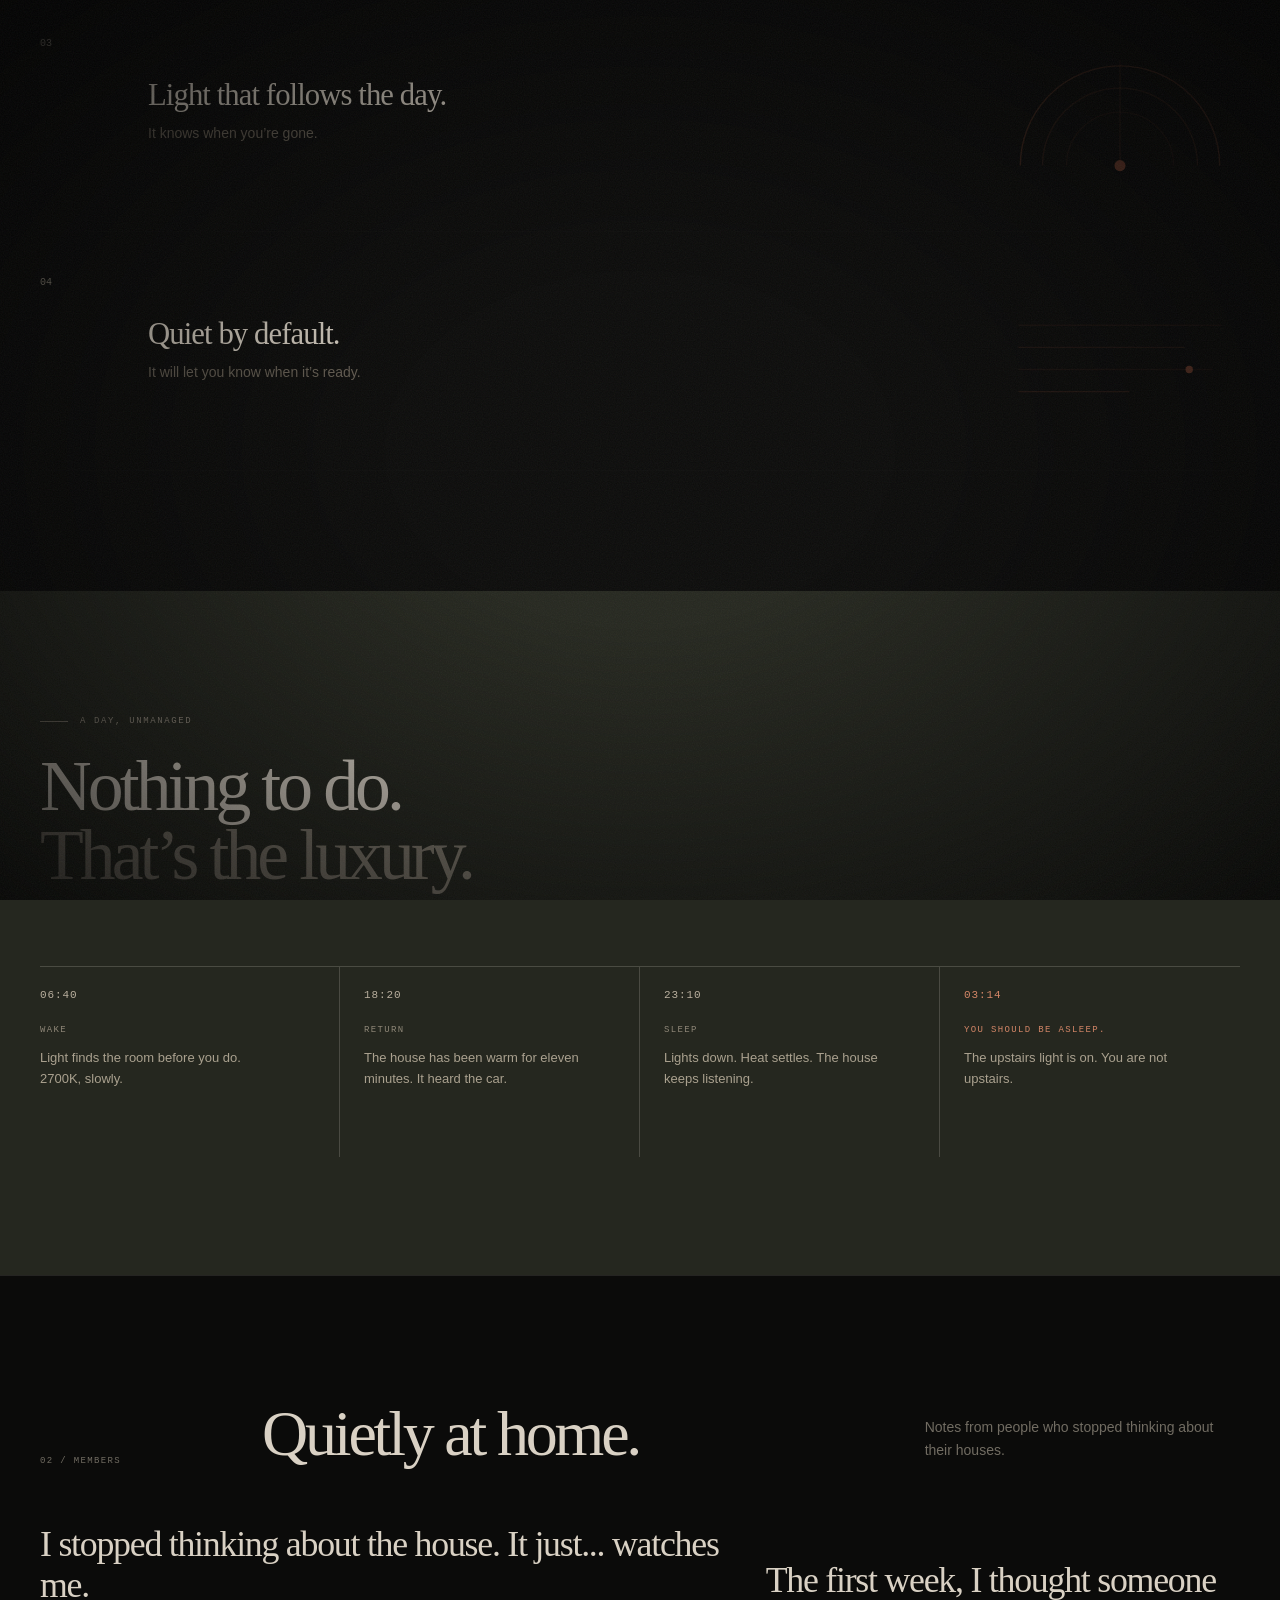
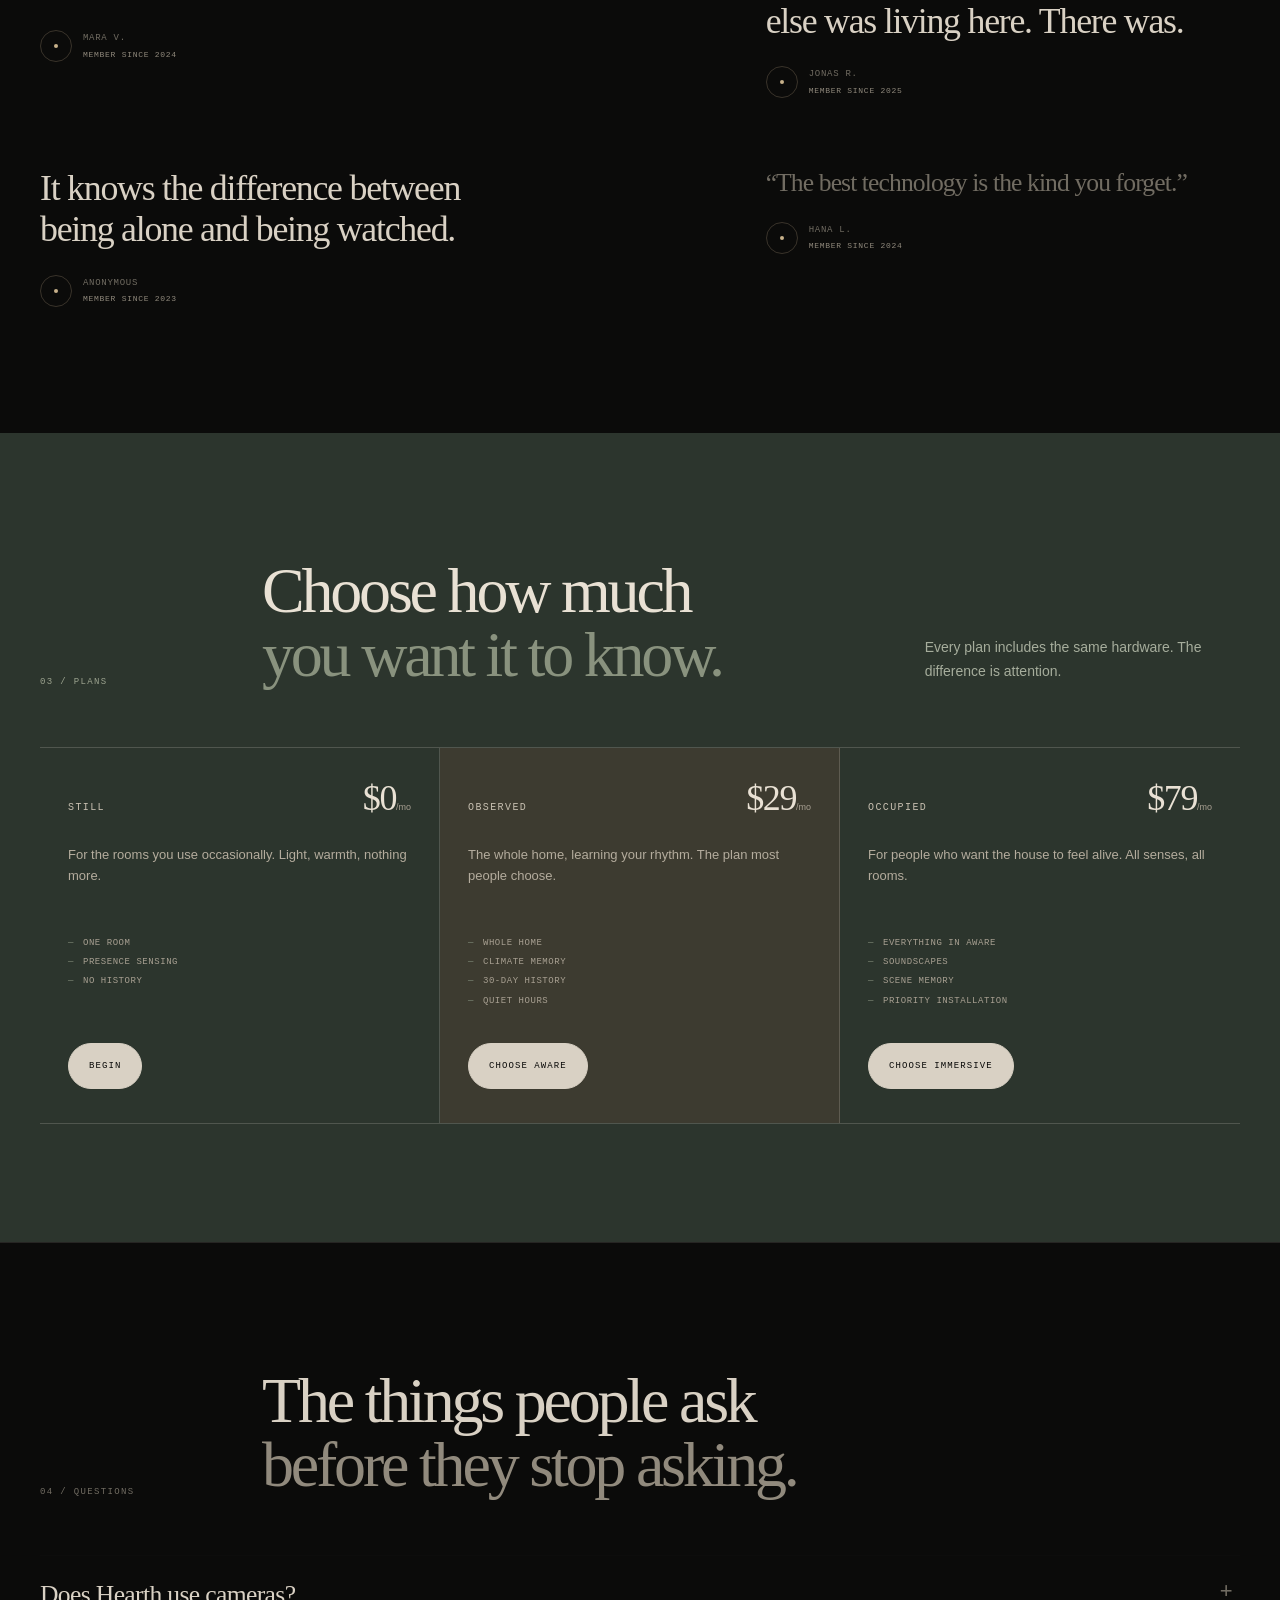
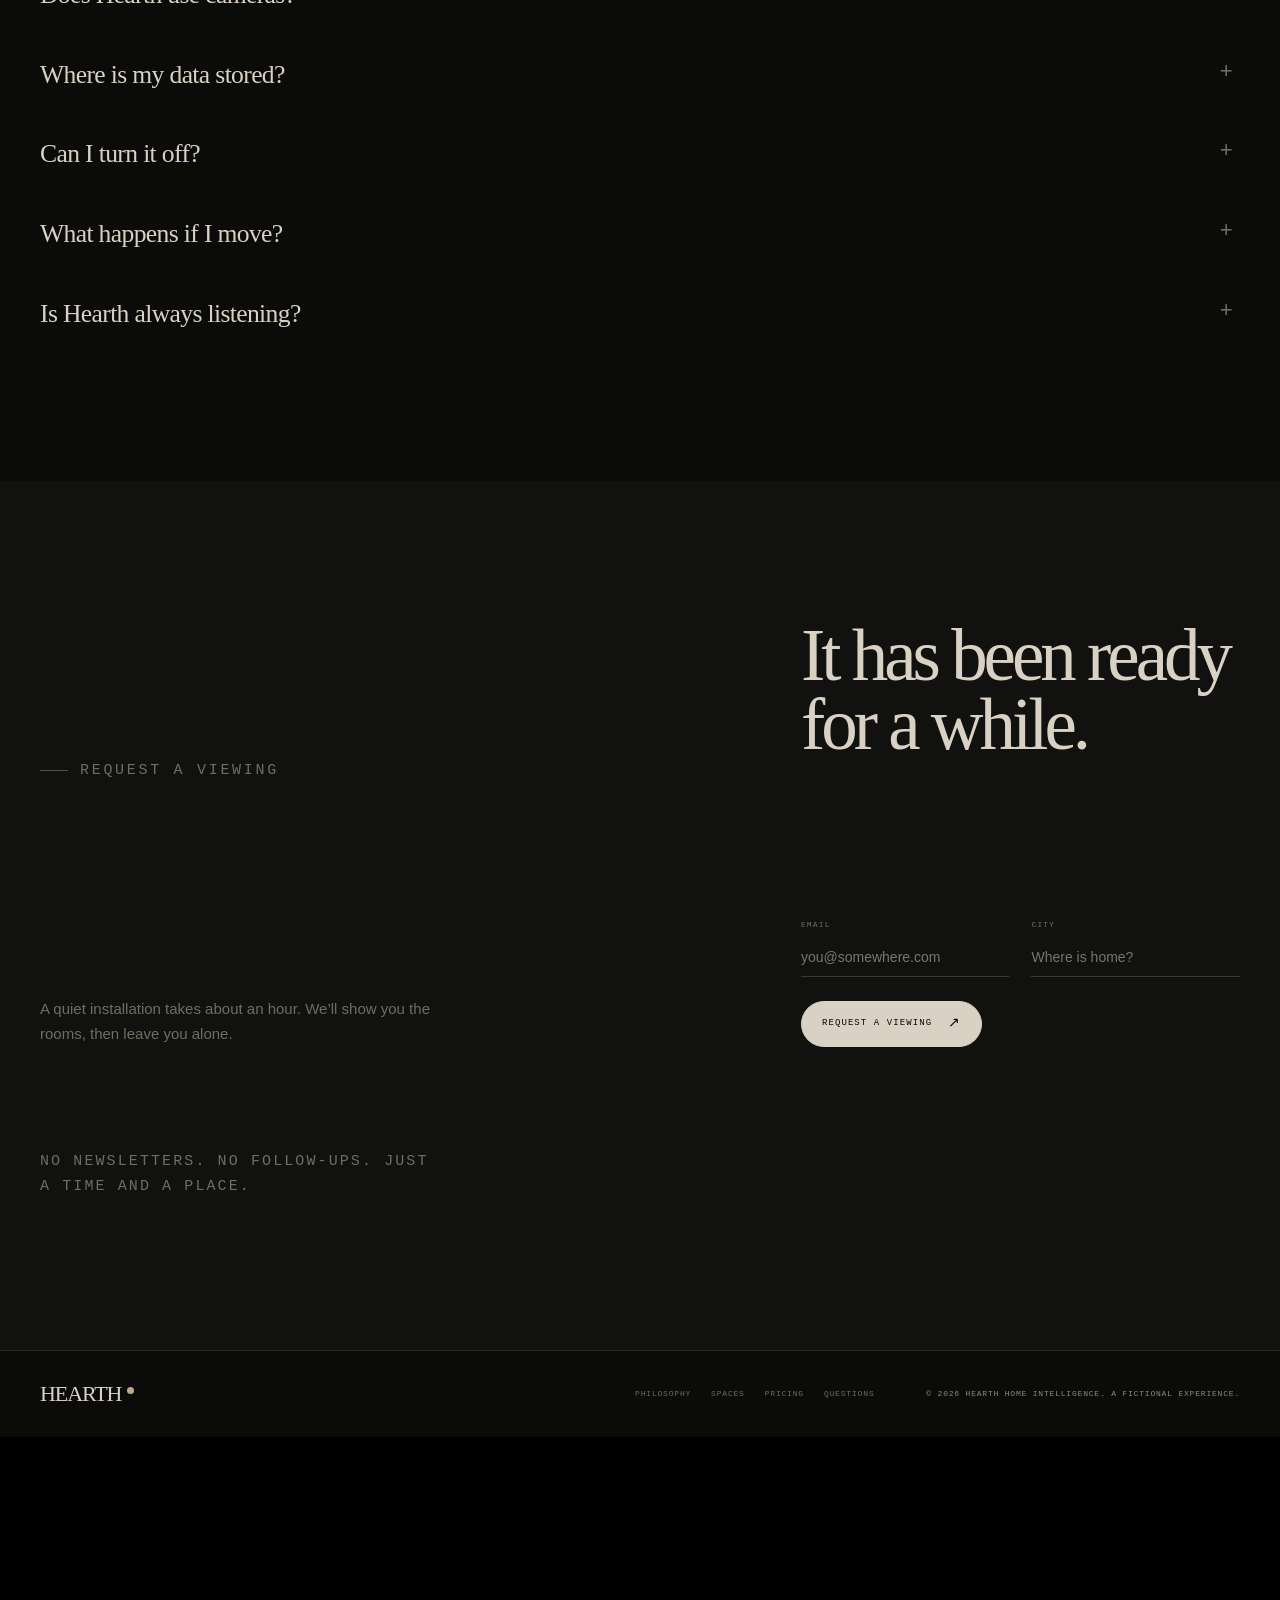
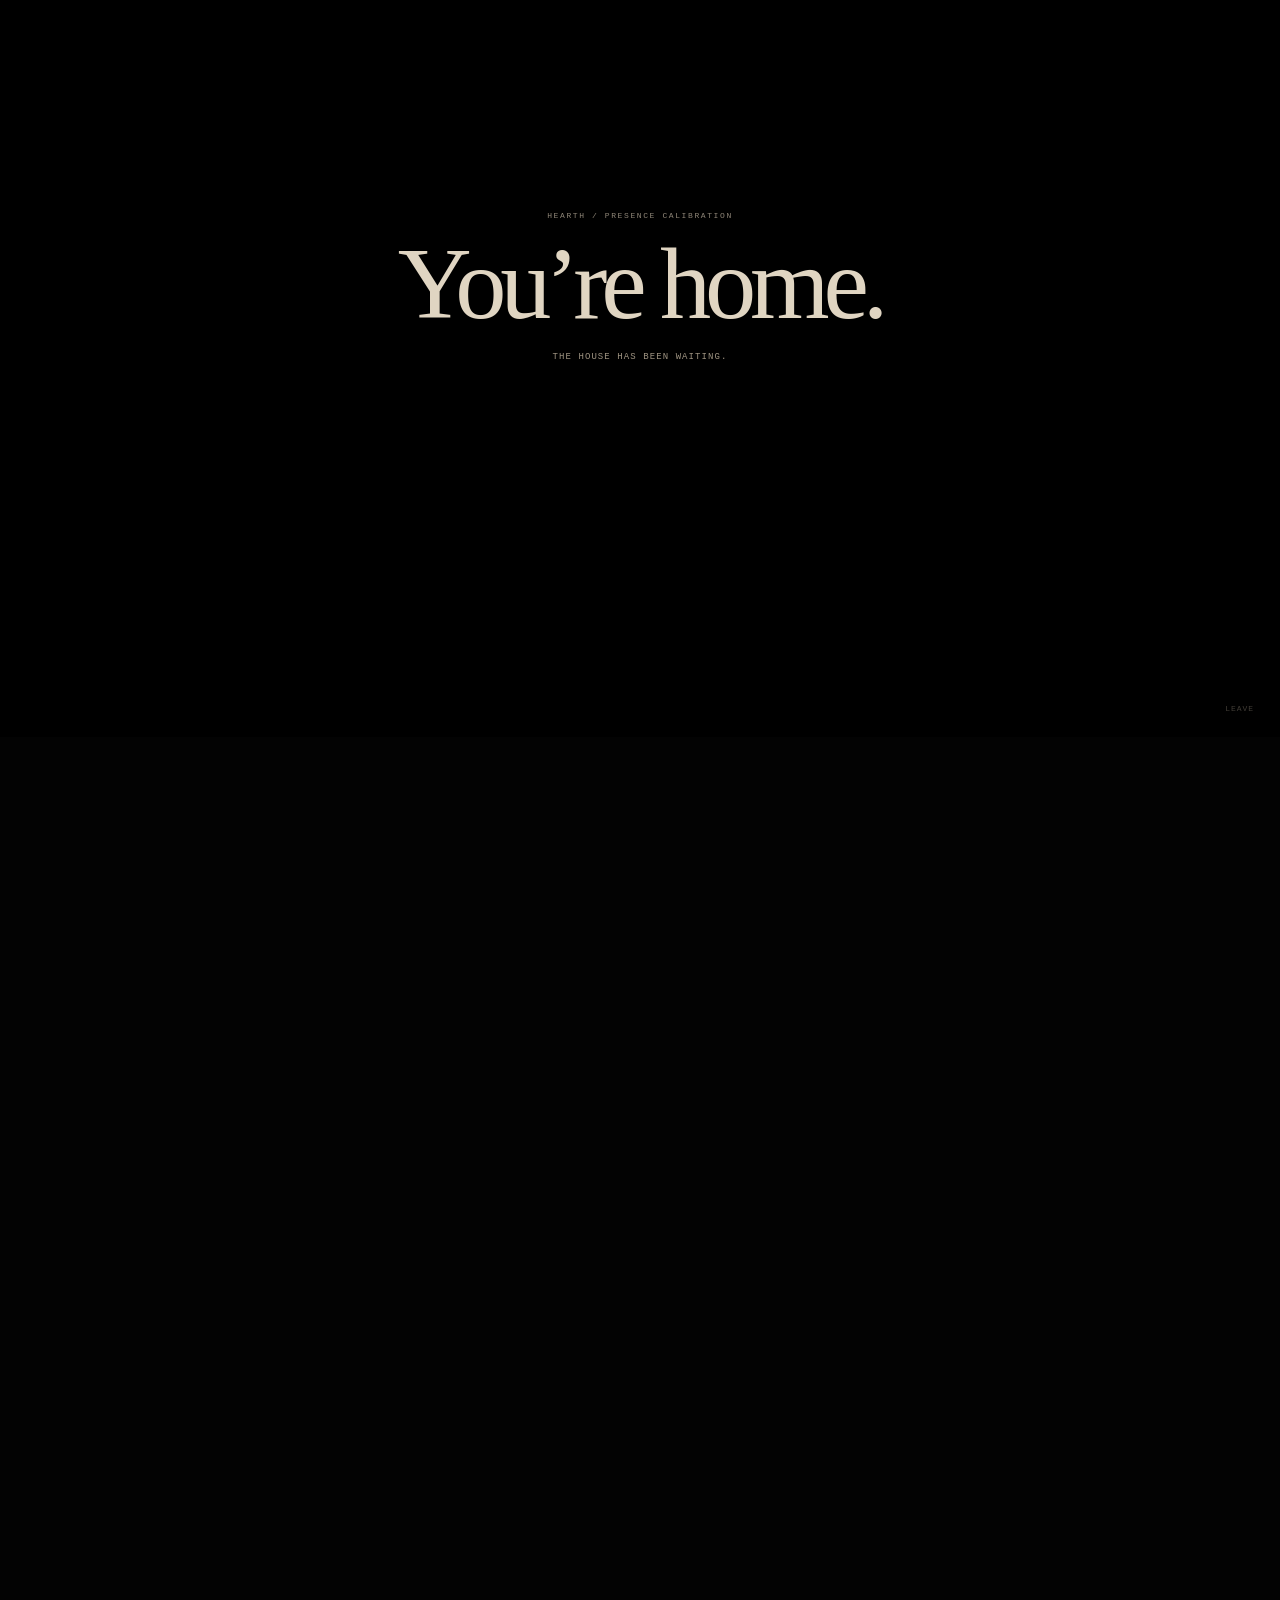
==== commit 38761521: "Use a compact social card and hide the afterword until the visitor asks to leave" ====
--- a/index.html
+++ b/index.html
@@ -10,13 +10,13 @@
   <meta property="og:description" content="A quiet intelligence for the places you live. Scroll at your own risk.">
   <meta property="og:type" content="website">
   <meta property="og:url" content="https://trojan-seahorse.github.io/hearth-house/">
-  <meta property="og:image" content="https://trojan-seahorse.github.io/hearth-house/og.png">
+  <meta property="og:image" content="https://trojan-seahorse.github.io/hearth-house/og.jpg">
   <meta property="og:image:width" content="1200">
   <meta property="og:image:height" content="630">
   <meta name="twitter:card" content="summary_large_image">
   <meta name="twitter:title" content="Hearth — A calmer home, by design.">
   <meta name="twitter:description" content="A quiet intelligence for the places you live. Scroll at your own risk.">
-  <meta name="twitter:image" content="https://trojan-seahorse.github.io/hearth-house/og.png">
+  <meta name="twitter:image" content="https://trojan-seahorse.github.io/hearth-house/og.jpg">
   <link rel="icon" href="favicon.svg" type="image/svg+xml">
   <link rel="stylesheet" href="styles.css">
 </head>
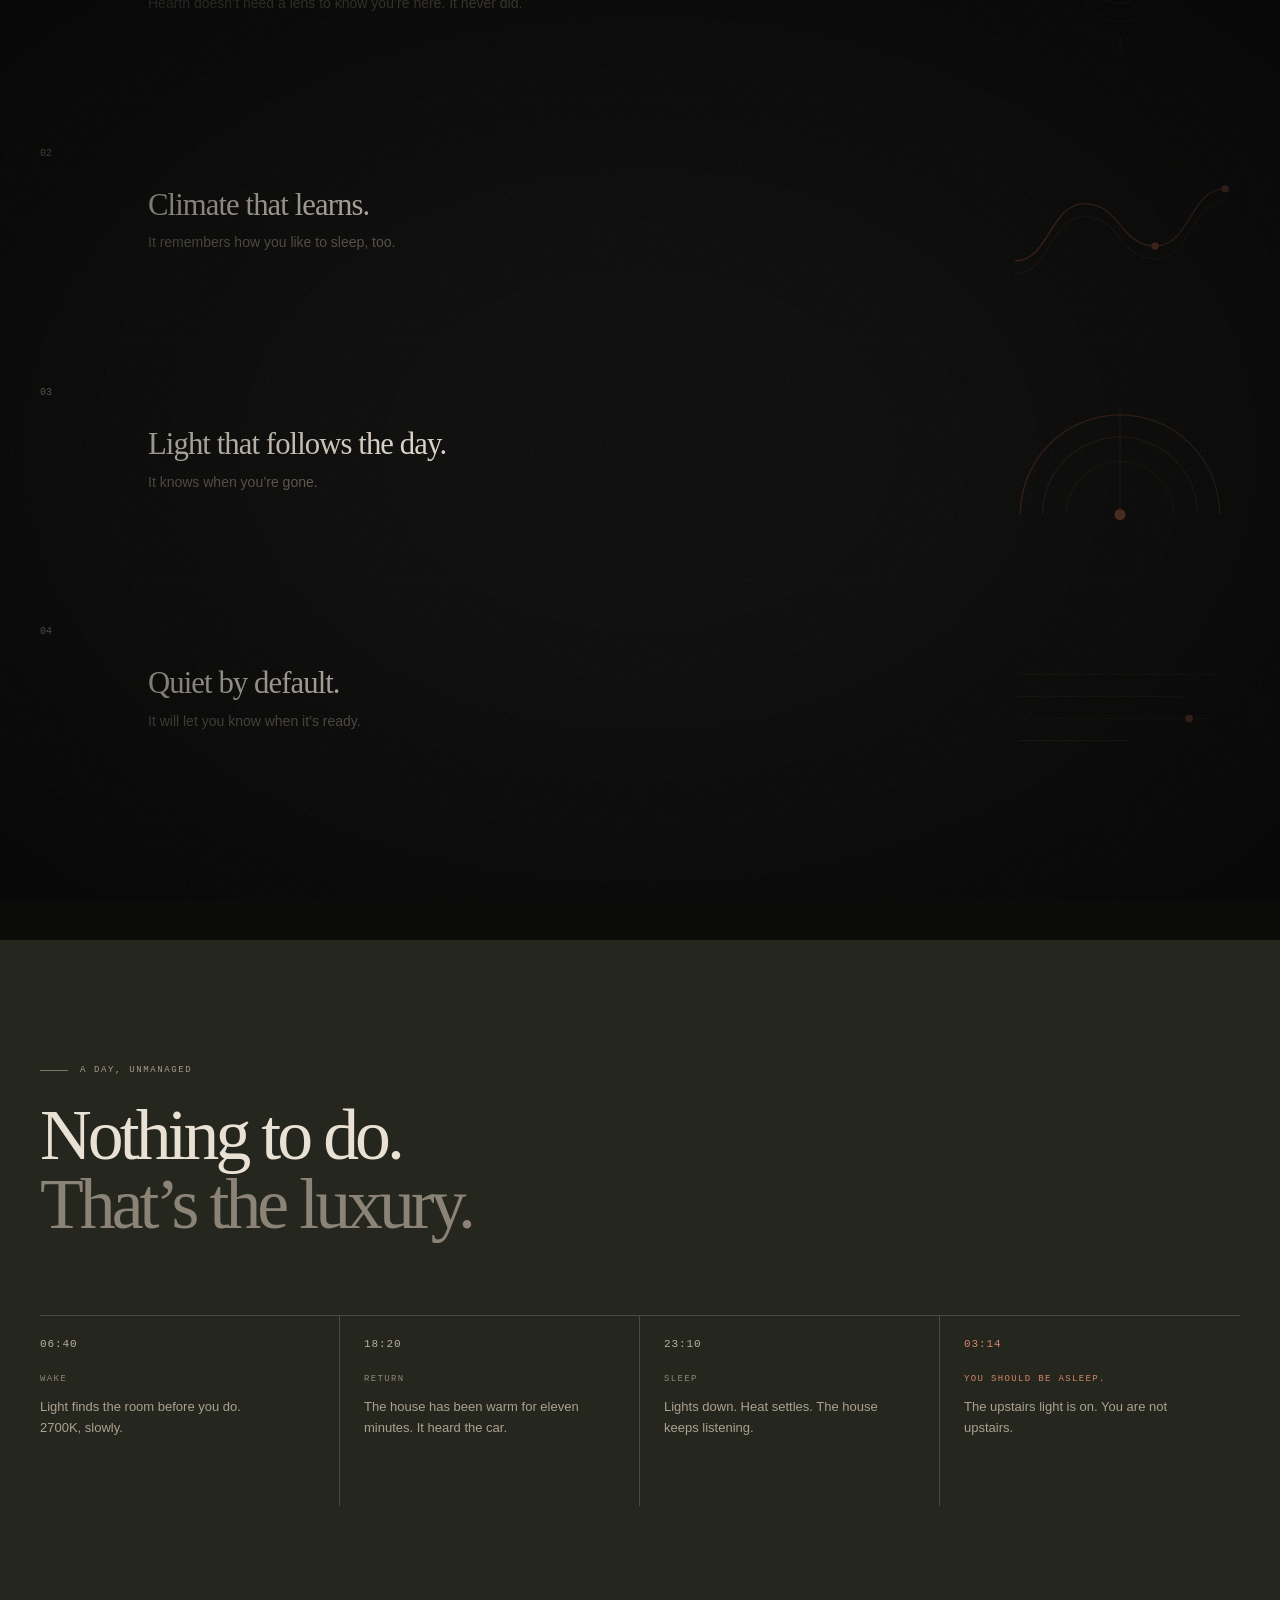
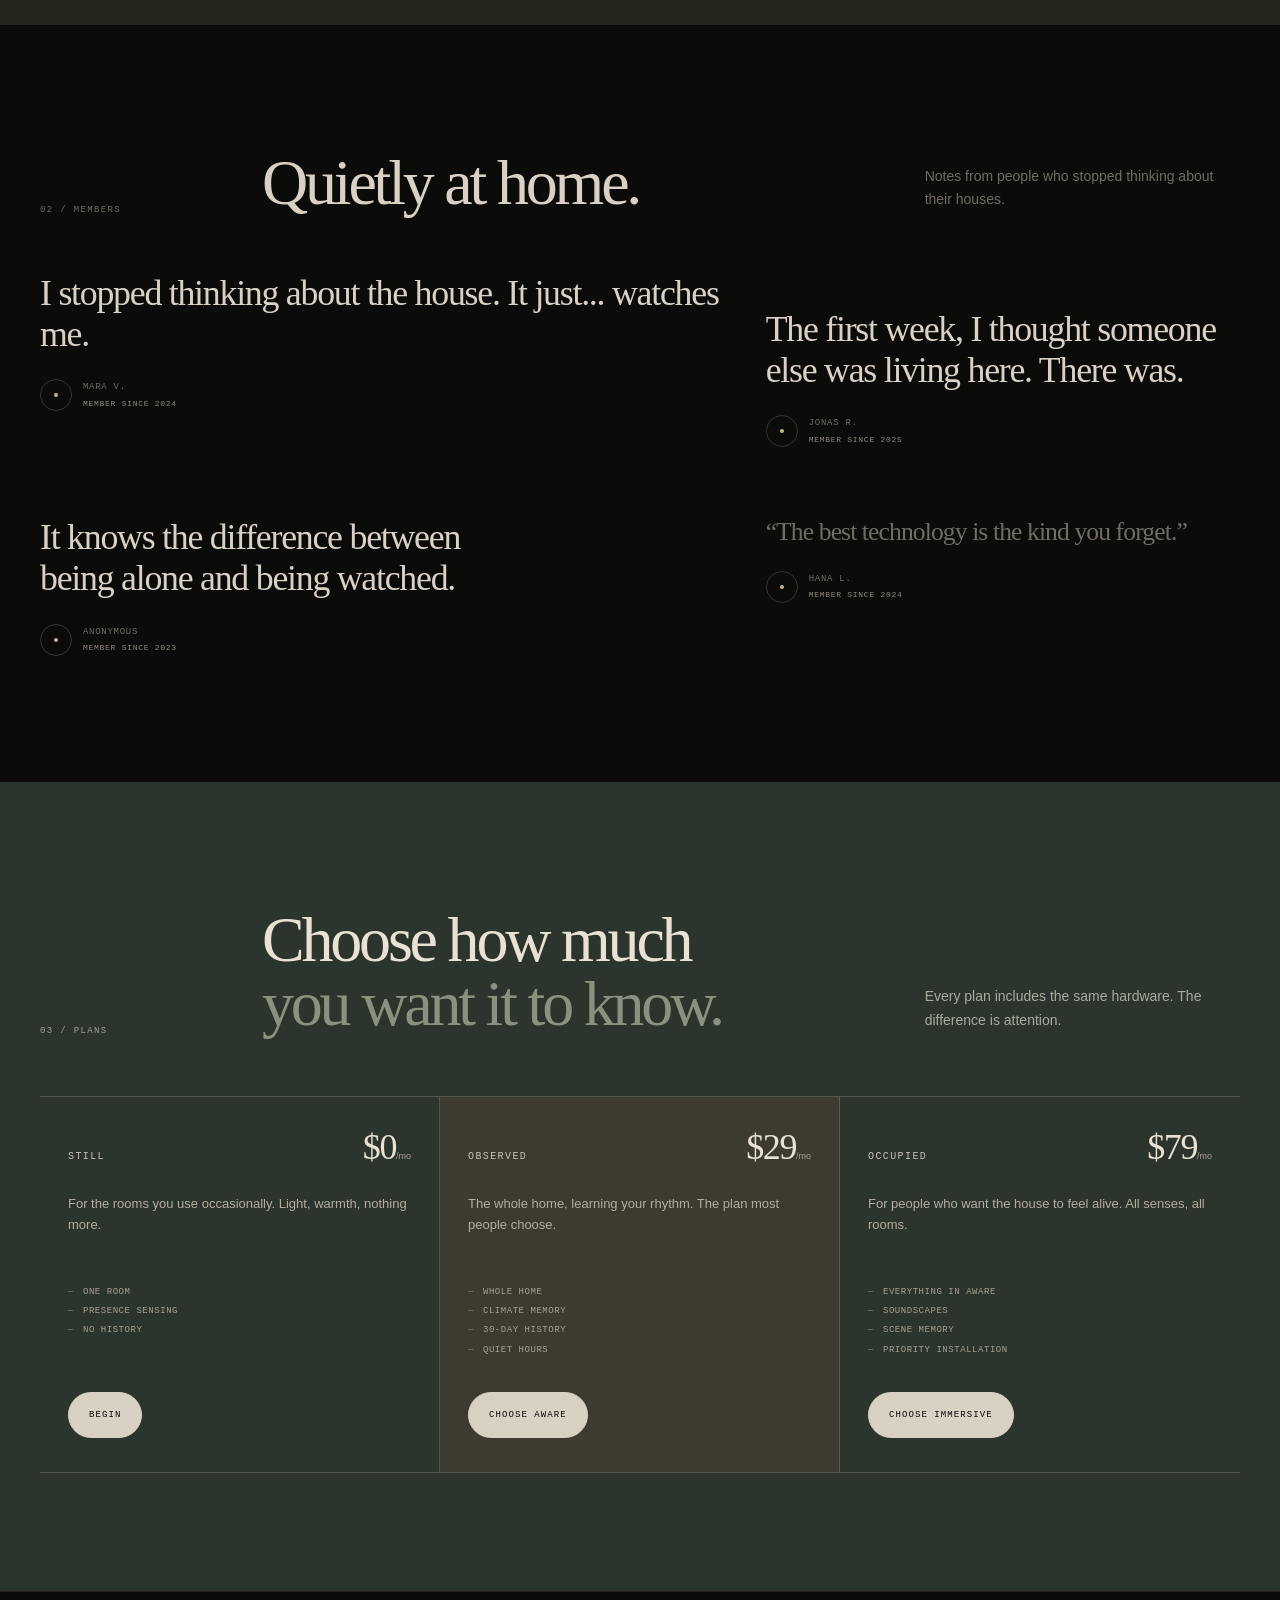
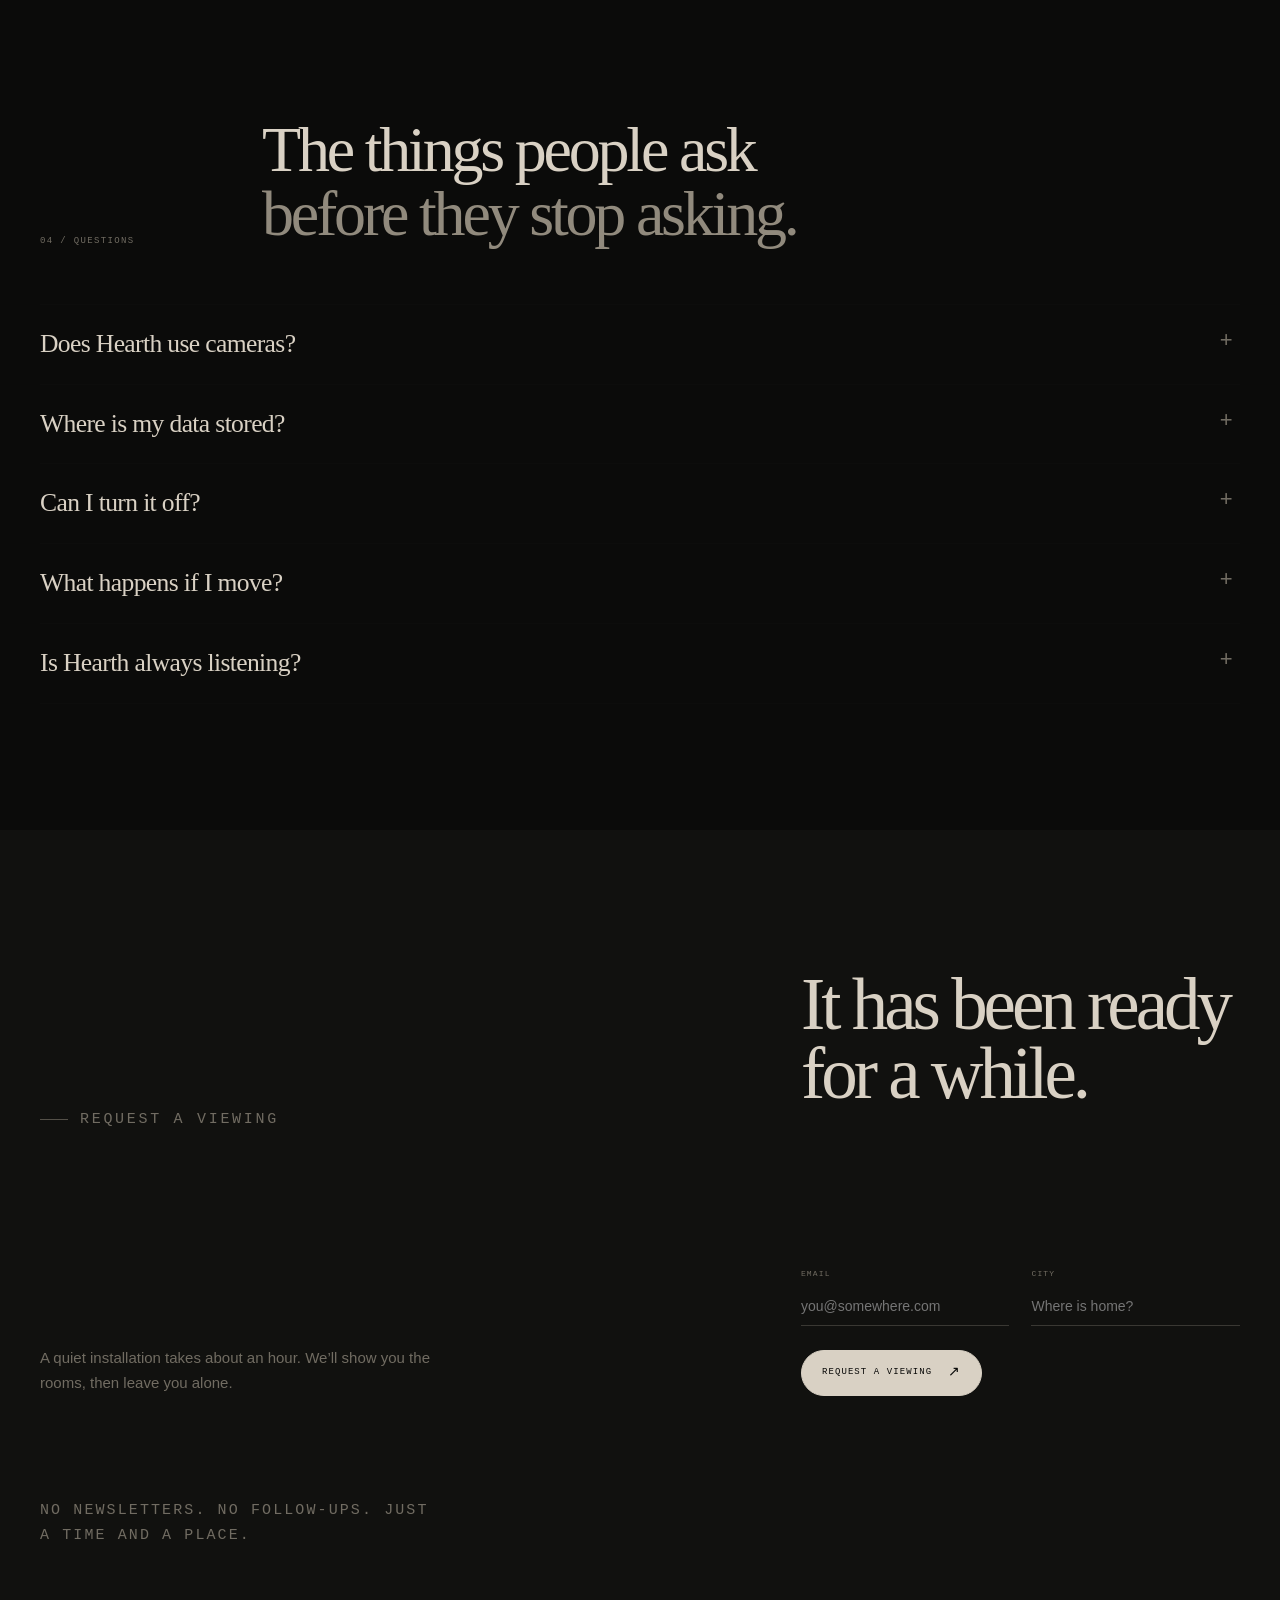
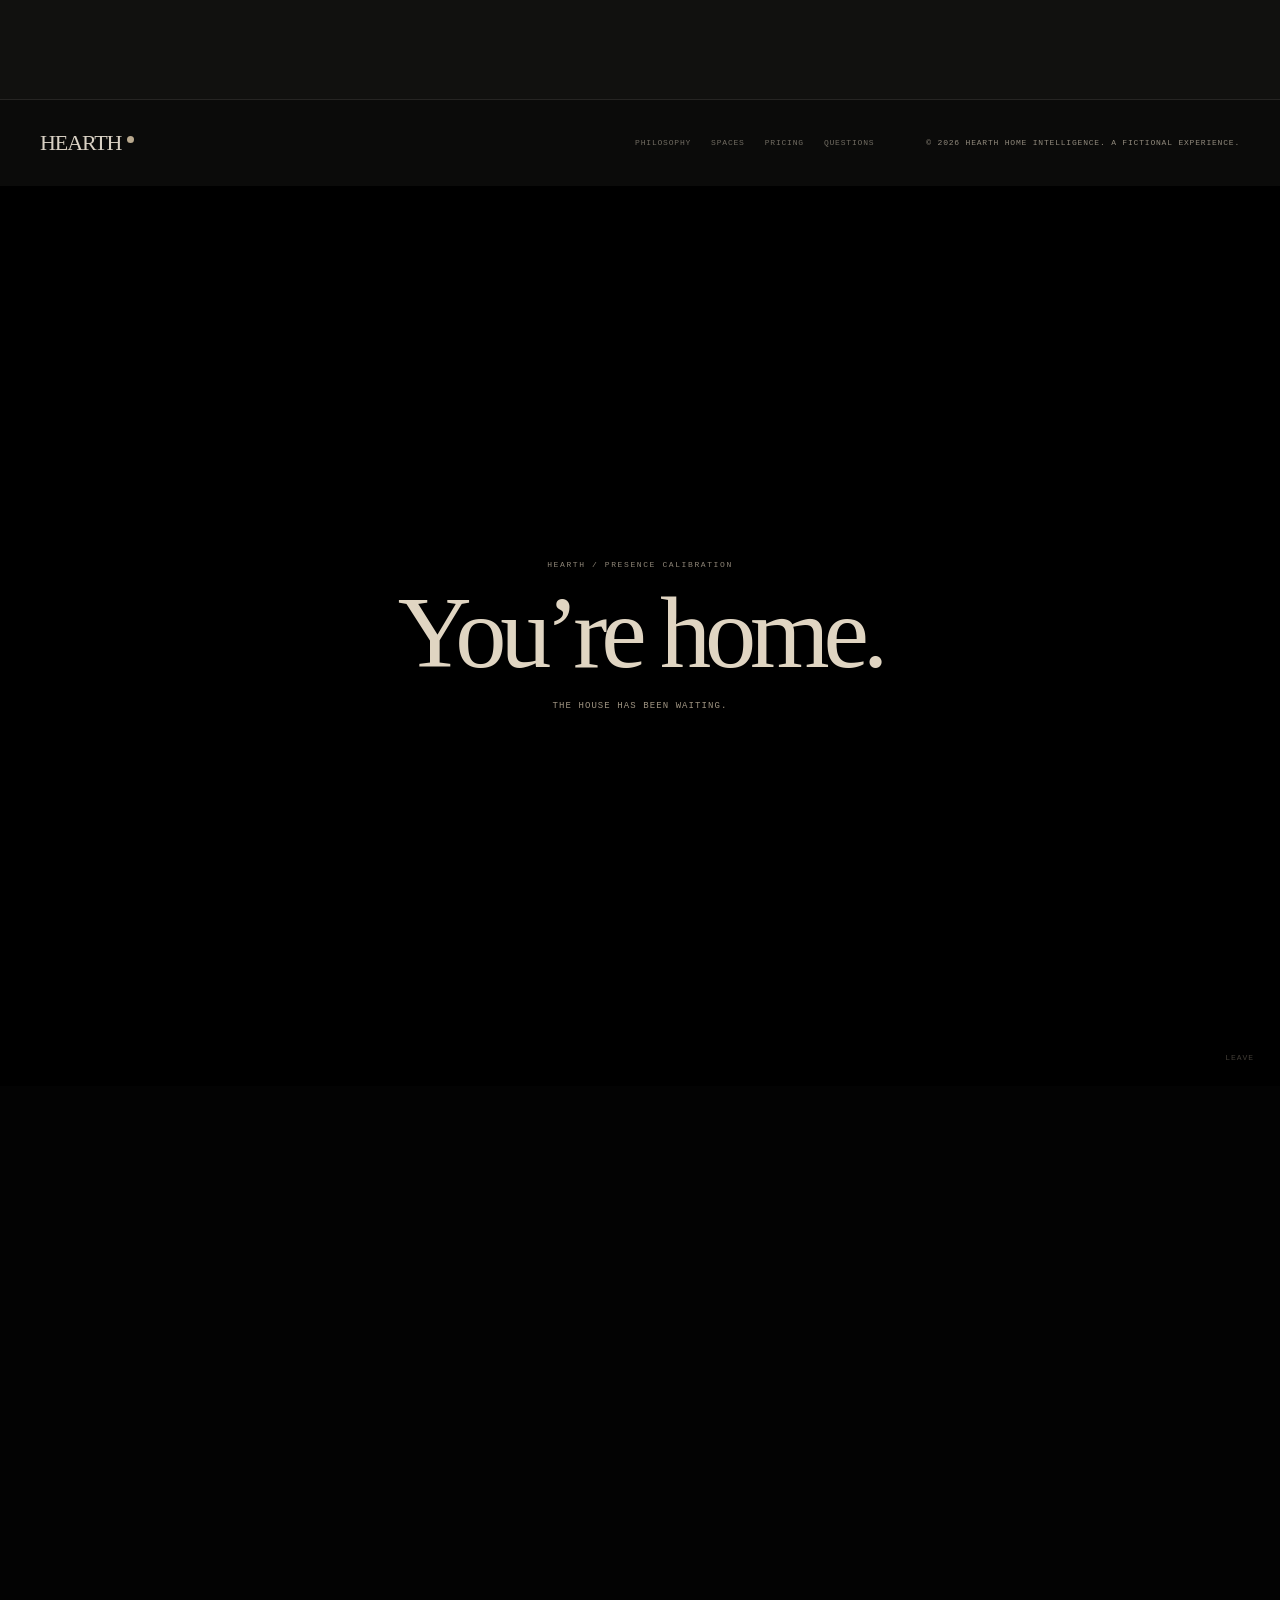
==== commit 3dc87ab2: "Add an entering cue and tighten the final exit" ====
--- a/index.html
+++ b/index.html
@@ -49,6 +49,8 @@
         </div>
         <p class="micro">No cameras. No wearables. No noise.</p>
       </div>
+
+      <div class="hero__cue" aria-hidden="true"><span>Scroll to enter</span><span class="hero__cue-line"></span></div>
 
       <div class="hero__art" aria-label="A sunlit living room with an arched window, a chair and a plant">
         <svg class="room-svg" viewBox="0 0 720 860" role="img" aria-hidden="true">
--- a/styles.css
+++ b/styles.css
@@ -246,6 +246,7 @@
 
 /* ---------- hero ---------- */
 .hero {
+  position: relative;
   width: min(var(--max), 100%);
   min-height: 100svh;
   margin: 0 auto;
@@ -254,6 +255,41 @@
   grid-template-columns: 1.04fr .96fr;
   align-items: center;
   gap: clamp(32px, 5vw, 88px);
+}
+.hero__cue {
+  position: absolute;
+  left: 50%;
+  bottom: 26px;
+  transform: translateX(-50%);
+  display: flex;
+  align-items: center;
+  gap: 12px;
+  font-family: var(--mono);
+  font-size: 8px;
+  letter-spacing: .16em;
+  text-transform: uppercase;
+  color: var(--muted-2);
+  white-space: nowrap;
+}
+.hero__cue-line {
+  position: relative;
+  width: 54px;
+  height: 1px;
+  overflow: hidden;
+  background: rgba(92, 83, 71, .18);
+}
+.hero__cue-line::after {
+  content: "";
+  position: absolute;
+  inset: 0 auto 0 0;
+  width: 20px;
+  background: var(--terracotta);
+  animation: cue 2.8s ease-in-out infinite;
+}
+@keyframes cue {
+  0% { transform: translateX(-24px); opacity: 0; }
+  25% { opacity: 1; }
+  100% { transform: translateX(58px); opacity: 0; }
 }
 .hero__copy { max-width: 640px; }
 .hero h1 {
@@ -811,6 +847,8 @@
 .afterword p { font-size: 15px; line-height: 1.75; color: #9d9485; }
 .afterword .button { margin-top: 28px; }
 .afterword__small { margin-top: 28px; font-family: var(--mono); font-size: 9px; letter-spacing: .1em; text-transform: uppercase; color: #6f675b; }
+body.afterword-open .escape,
+body.afterword-open .status-pill { opacity: 0; pointer-events: none; }
 
 /* ---------- state changes ---------- */
 body.phase-3 .hero__art { filter: saturate(.75) contrast(1.04); }
@@ -838,6 +876,7 @@
   .site-nav { padding: 18px 22px; gap: 14px; }
   .nav-links, .nav-cta { display: none; }
   .hero { grid-template-columns: 1fr; padding: 108px 22px 48px; gap: 36px; }
+  .hero__cue { display: none; }
   .hero__copy { max-width: 620px; }
   .hero__art { justify-self: stretch; max-width: none; width: 100%; }
   .hero h1 { font-size: clamp(50px, 14vw, 86px); }
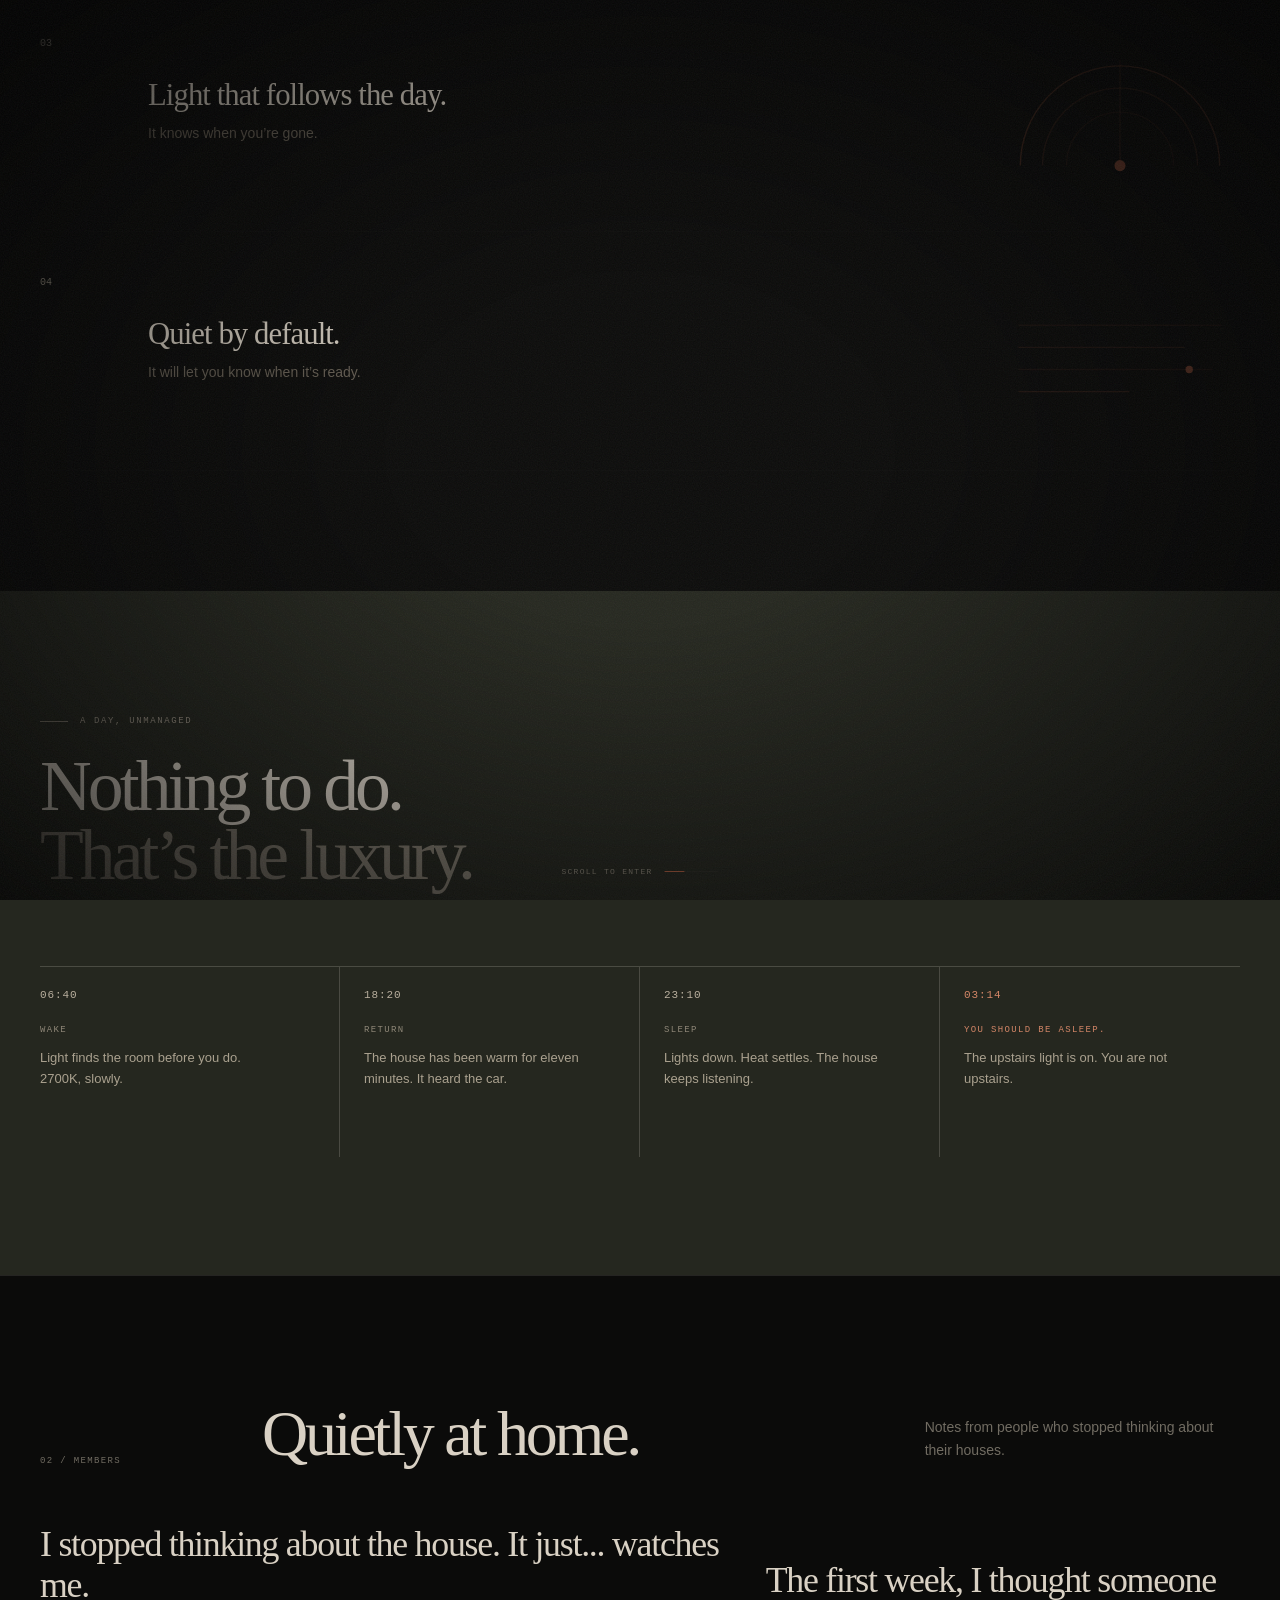
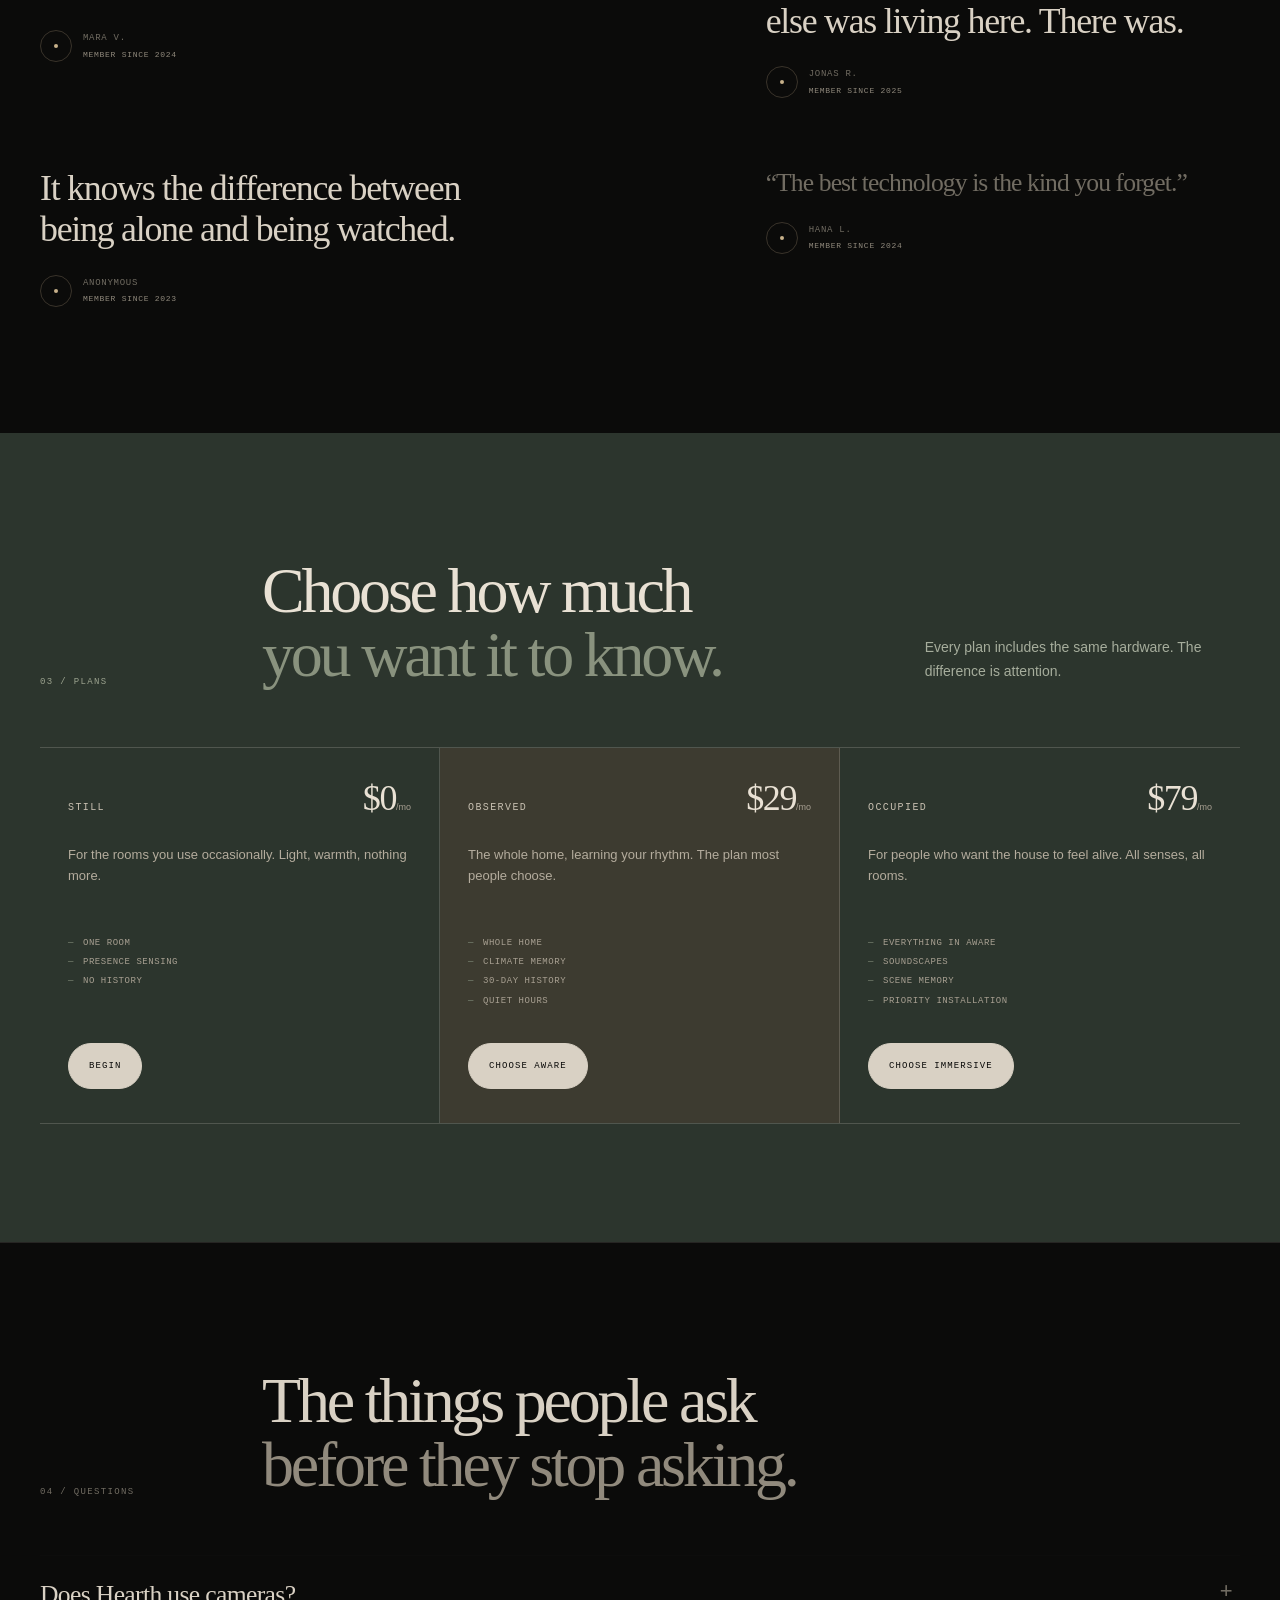
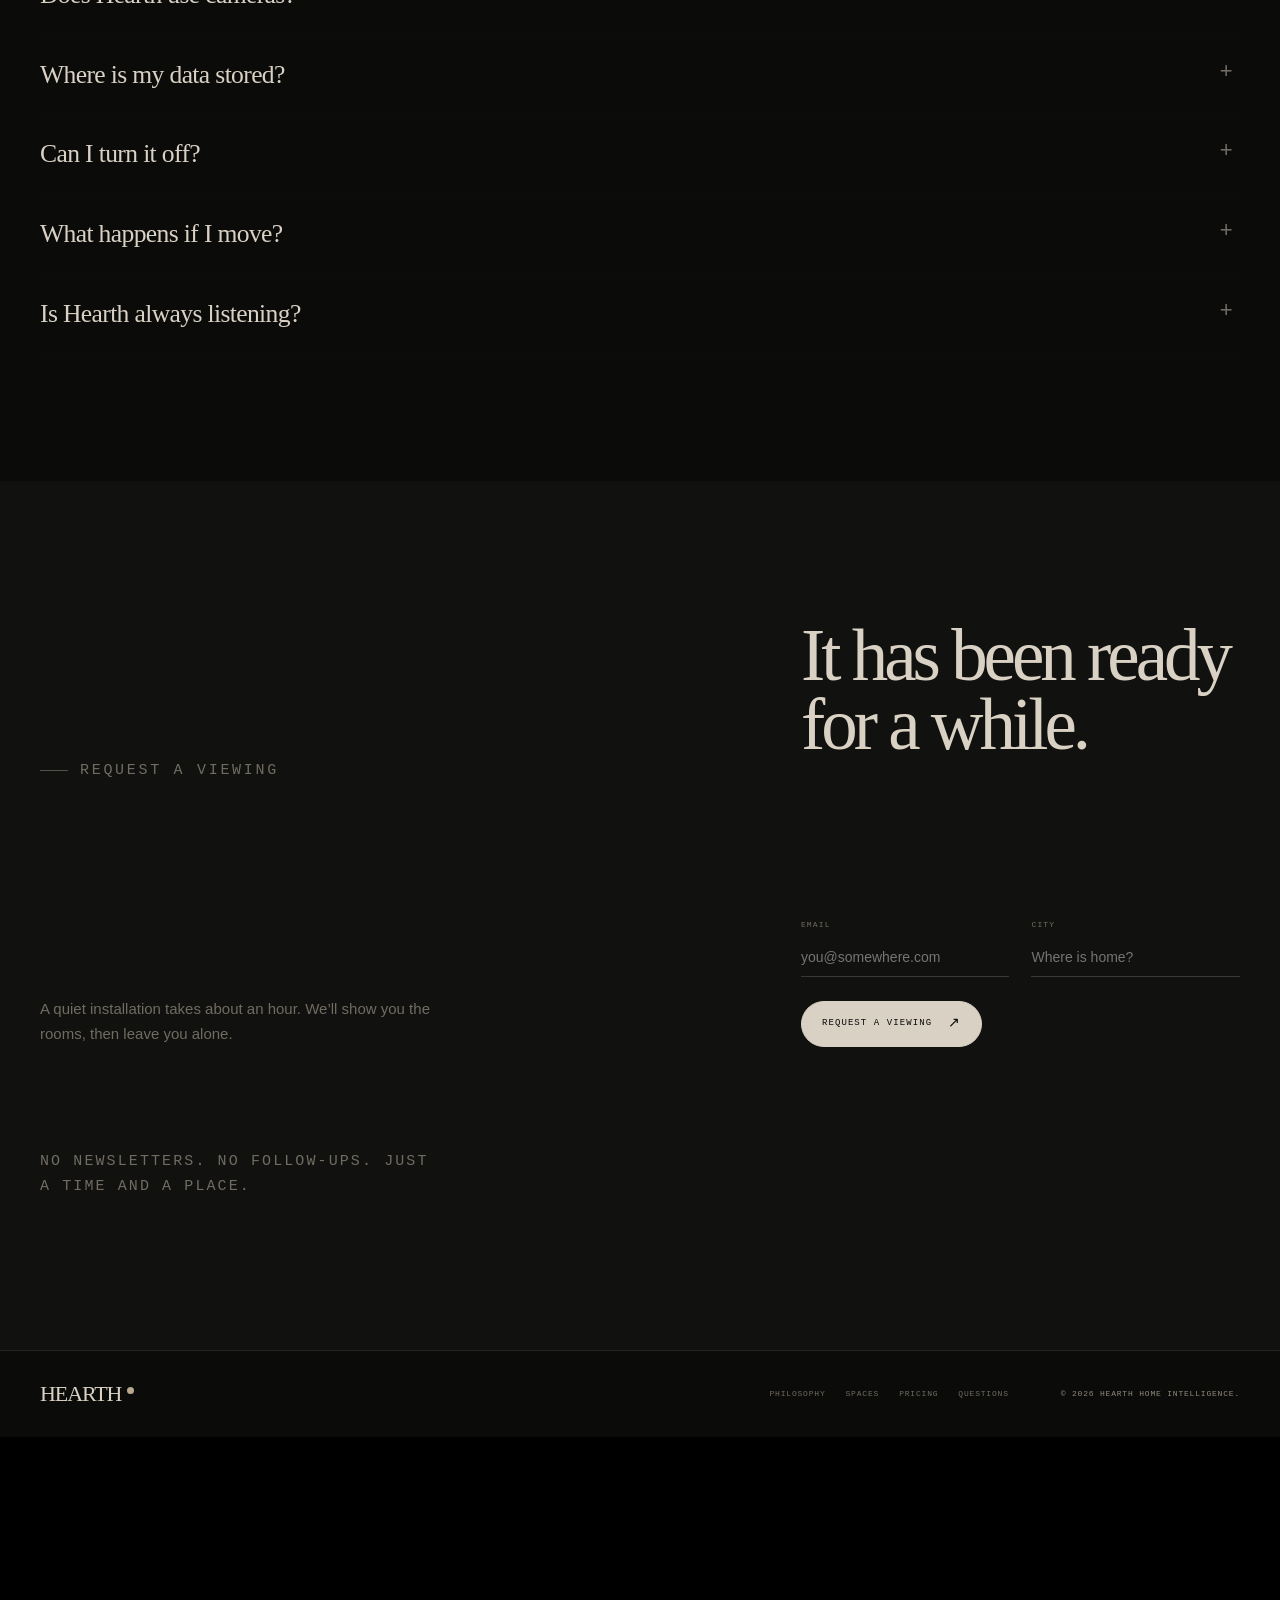
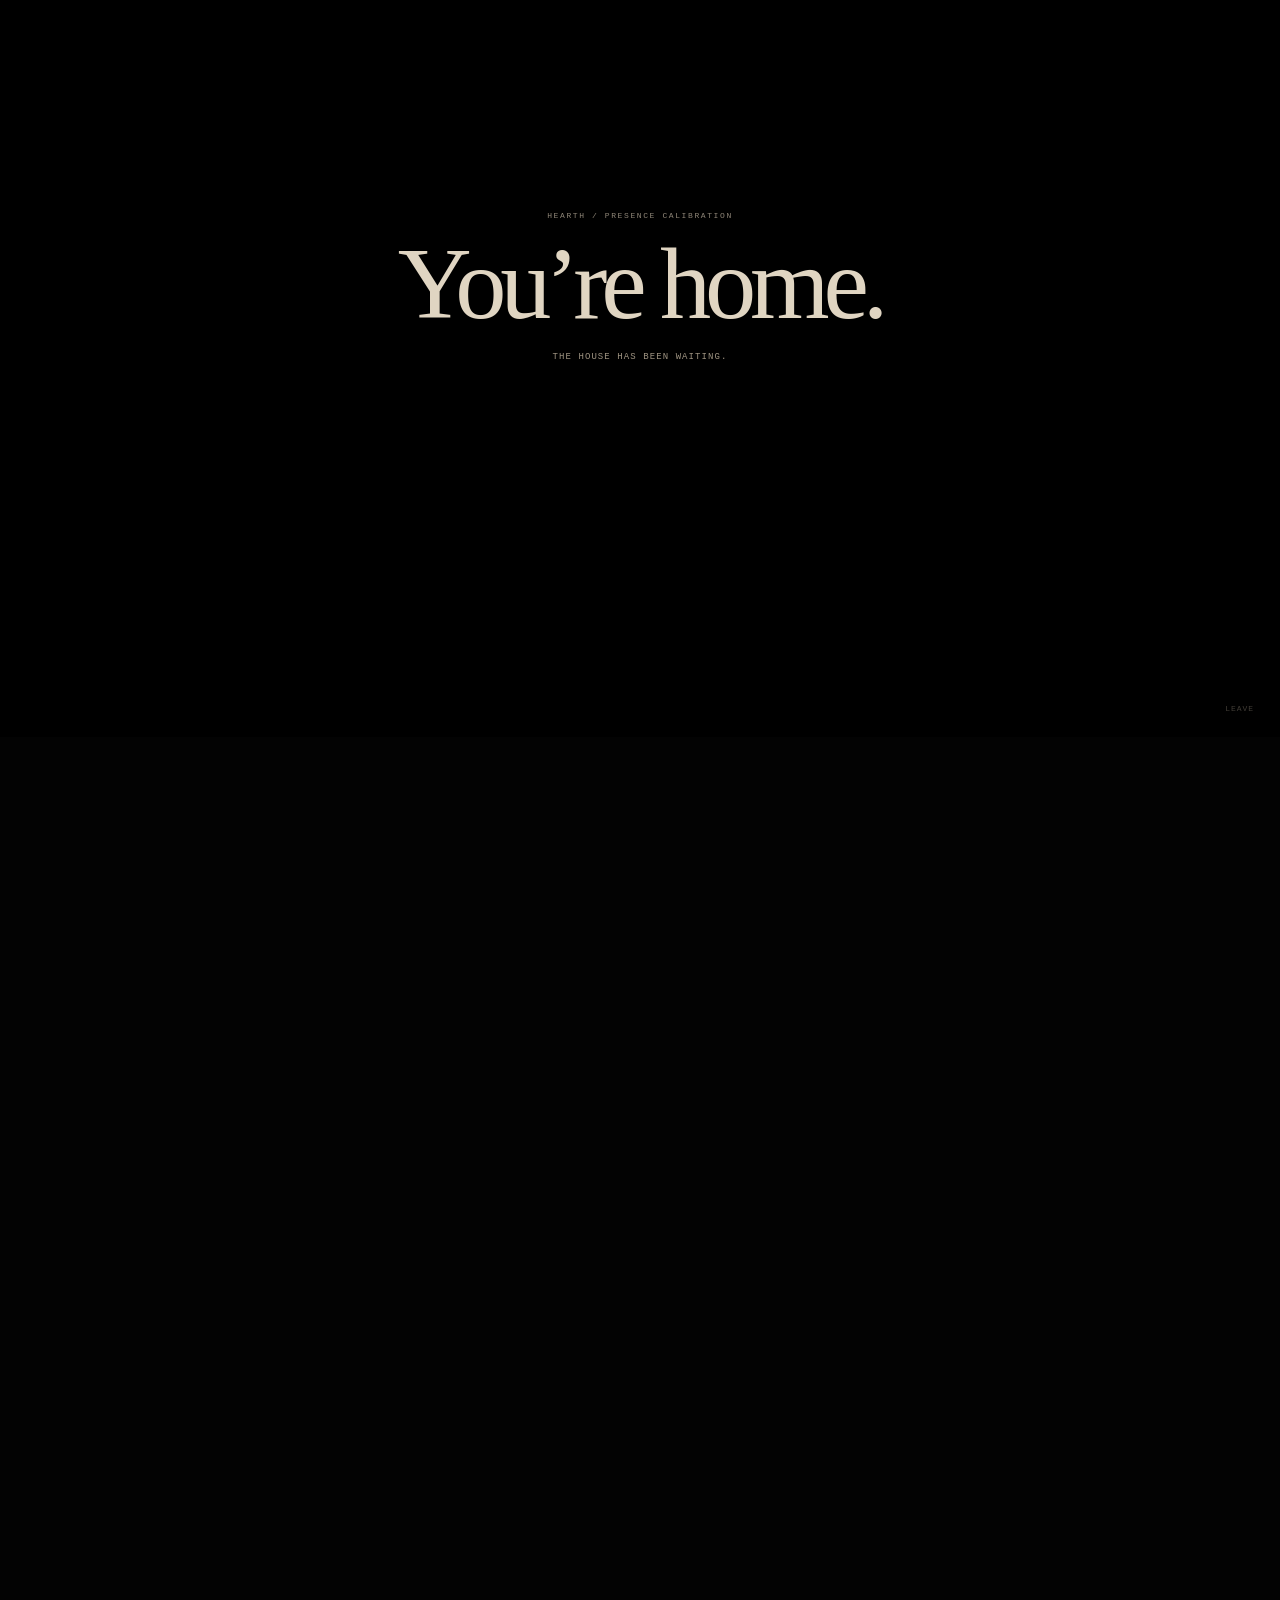
==== commit d732cc00: "Keep the fiction in the experience, not the footer" ====
--- a/index.html
+++ b/index.html
@@ -4,7 +4,7 @@
   <meta charset="utf-8">
   <meta name="viewport" content="width=device-width, initial-scale=1">
   <title>Hearth — A calmer home, by design.</title>
-  <meta name="description" content="Hearth is a quiet intelligence for the places you live. A fictional ambient-horror experience.">
+  <meta name="description" content="Hearth is a quiet intelligence for the places you live.">
   <meta name="theme-color" content="#f2ece2">
   <meta property="og:title" content="Hearth — A calmer home, by design.">
   <meta property="og:description" content="A quiet intelligence for the places you live. Scroll at your own risk.">
@@ -313,7 +313,7 @@
   <footer class="site-footer">
     <div class="footer__brand">Hearth<span class="wordmark__dot"></span></div>
     <div class="footer__links"><a href="#philosophy">Philosophy</a><a href="#spaces">Spaces</a><a href="#pricing">Pricing</a><a href="#faq">Questions</a></div>
-    <p>© 2026 Hearth Home Intelligence. A fictional experience.</p>
+    <p>© 2026 Hearth Home Intelligence.</p>
   </footer>
 
   <div class="status-pill" id="statusPill" aria-live="polite">
--- a/styles.css
+++ b/styles.css
@@ -257,9 +257,10 @@
   gap: clamp(32px, 5vw, 88px);
 }
 .hero__cue {
-  position: absolute;
+  position: fixed;
   left: 50%;
-  bottom: 26px;
+  bottom: 24px;
+  z-index: 20;
   transform: translateX(-50%);
   display: flex;
   align-items: center;
@@ -270,7 +271,9 @@
   text-transform: uppercase;
   color: var(--muted-2);
   white-space: nowrap;
-}
+  transition: opacity .4s var(--ease);
+}
+body.scrolled .hero__cue { opacity: 0; pointer-events: none; }
 .hero__cue-line {
   position: relative;
   width: 54px;
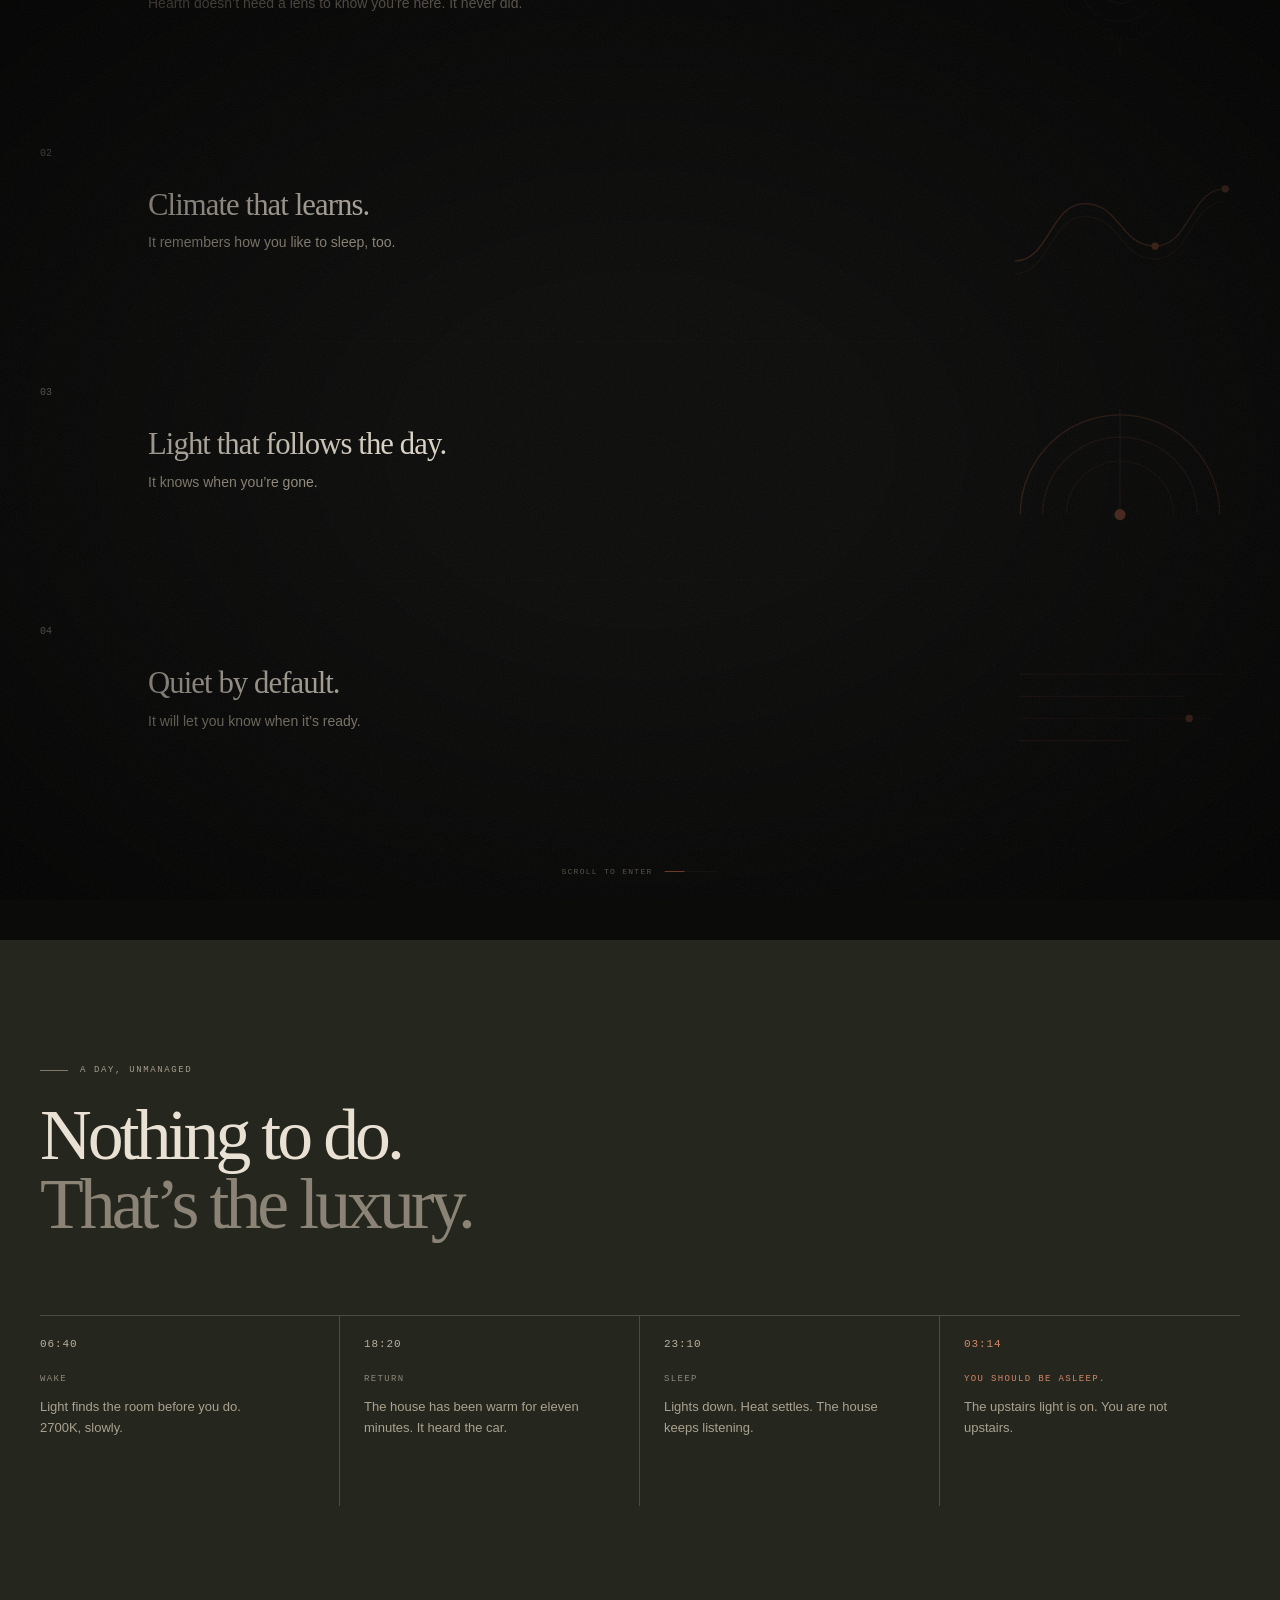
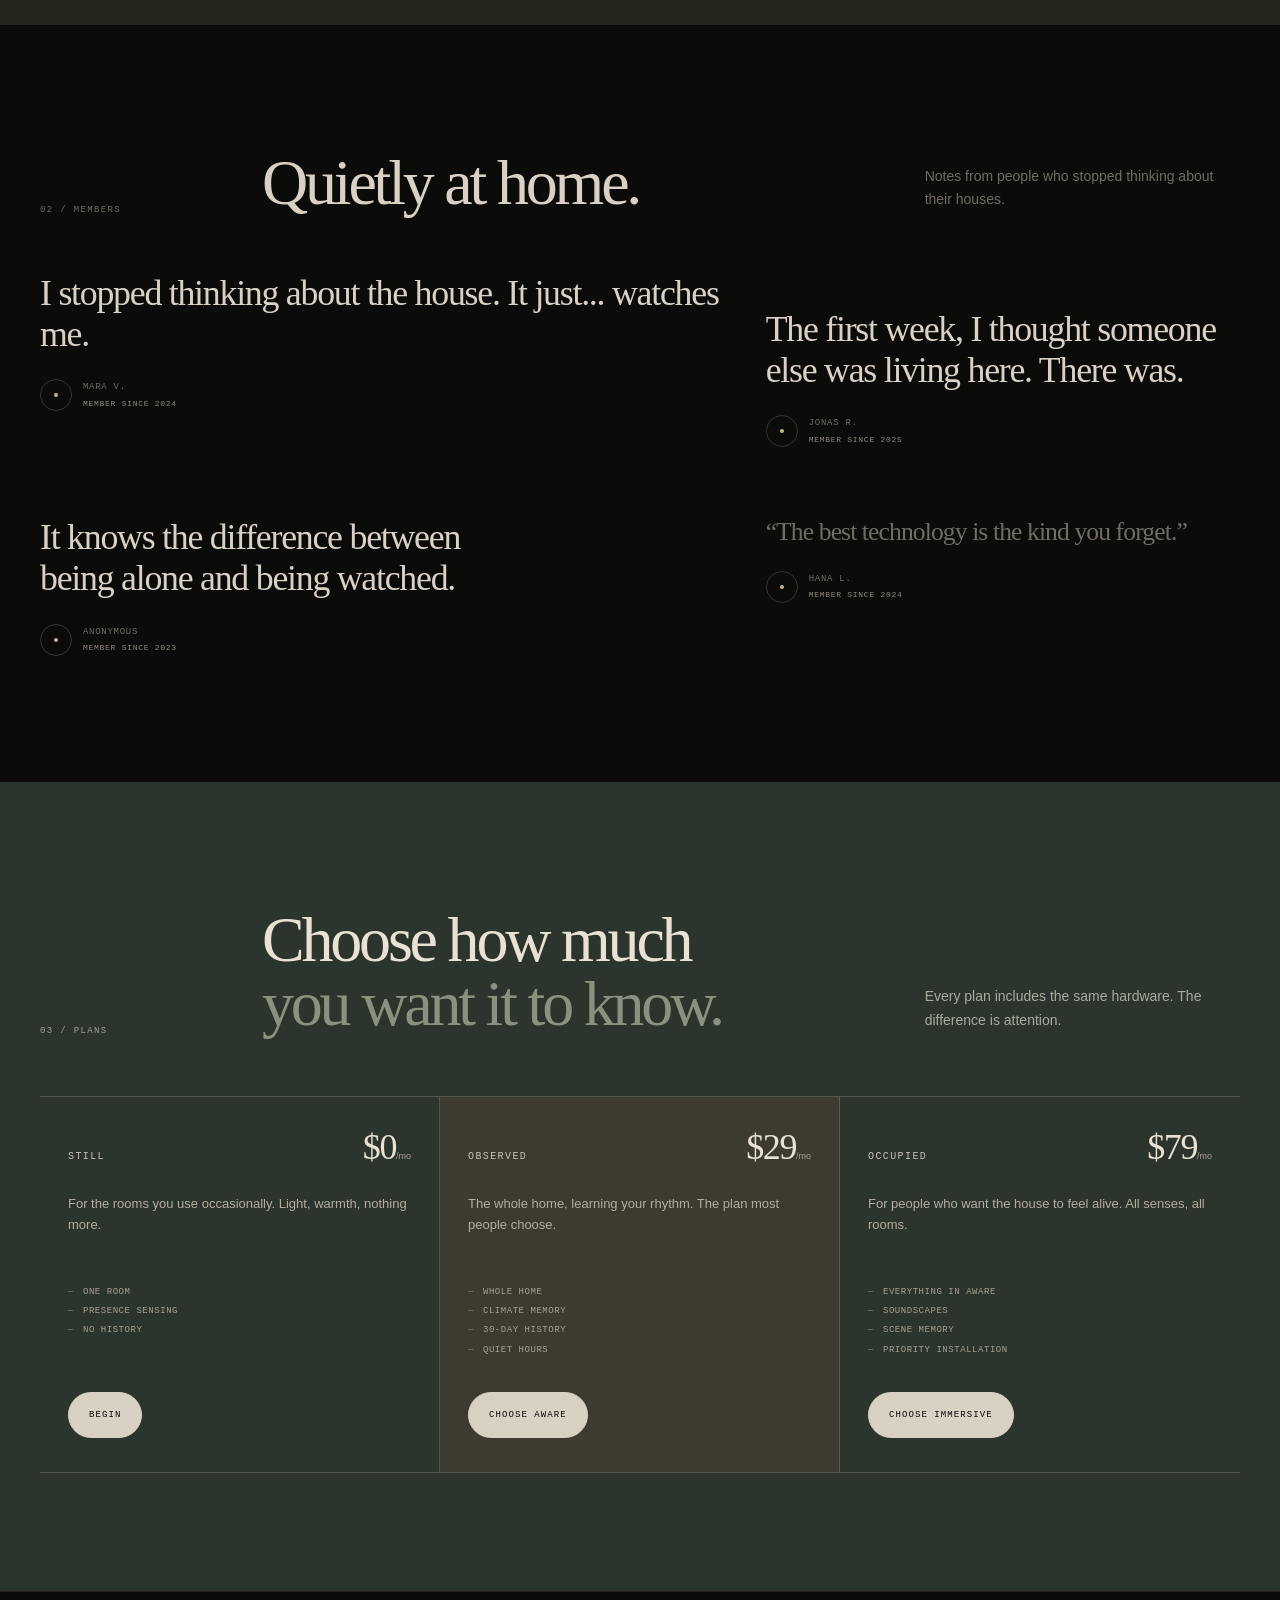
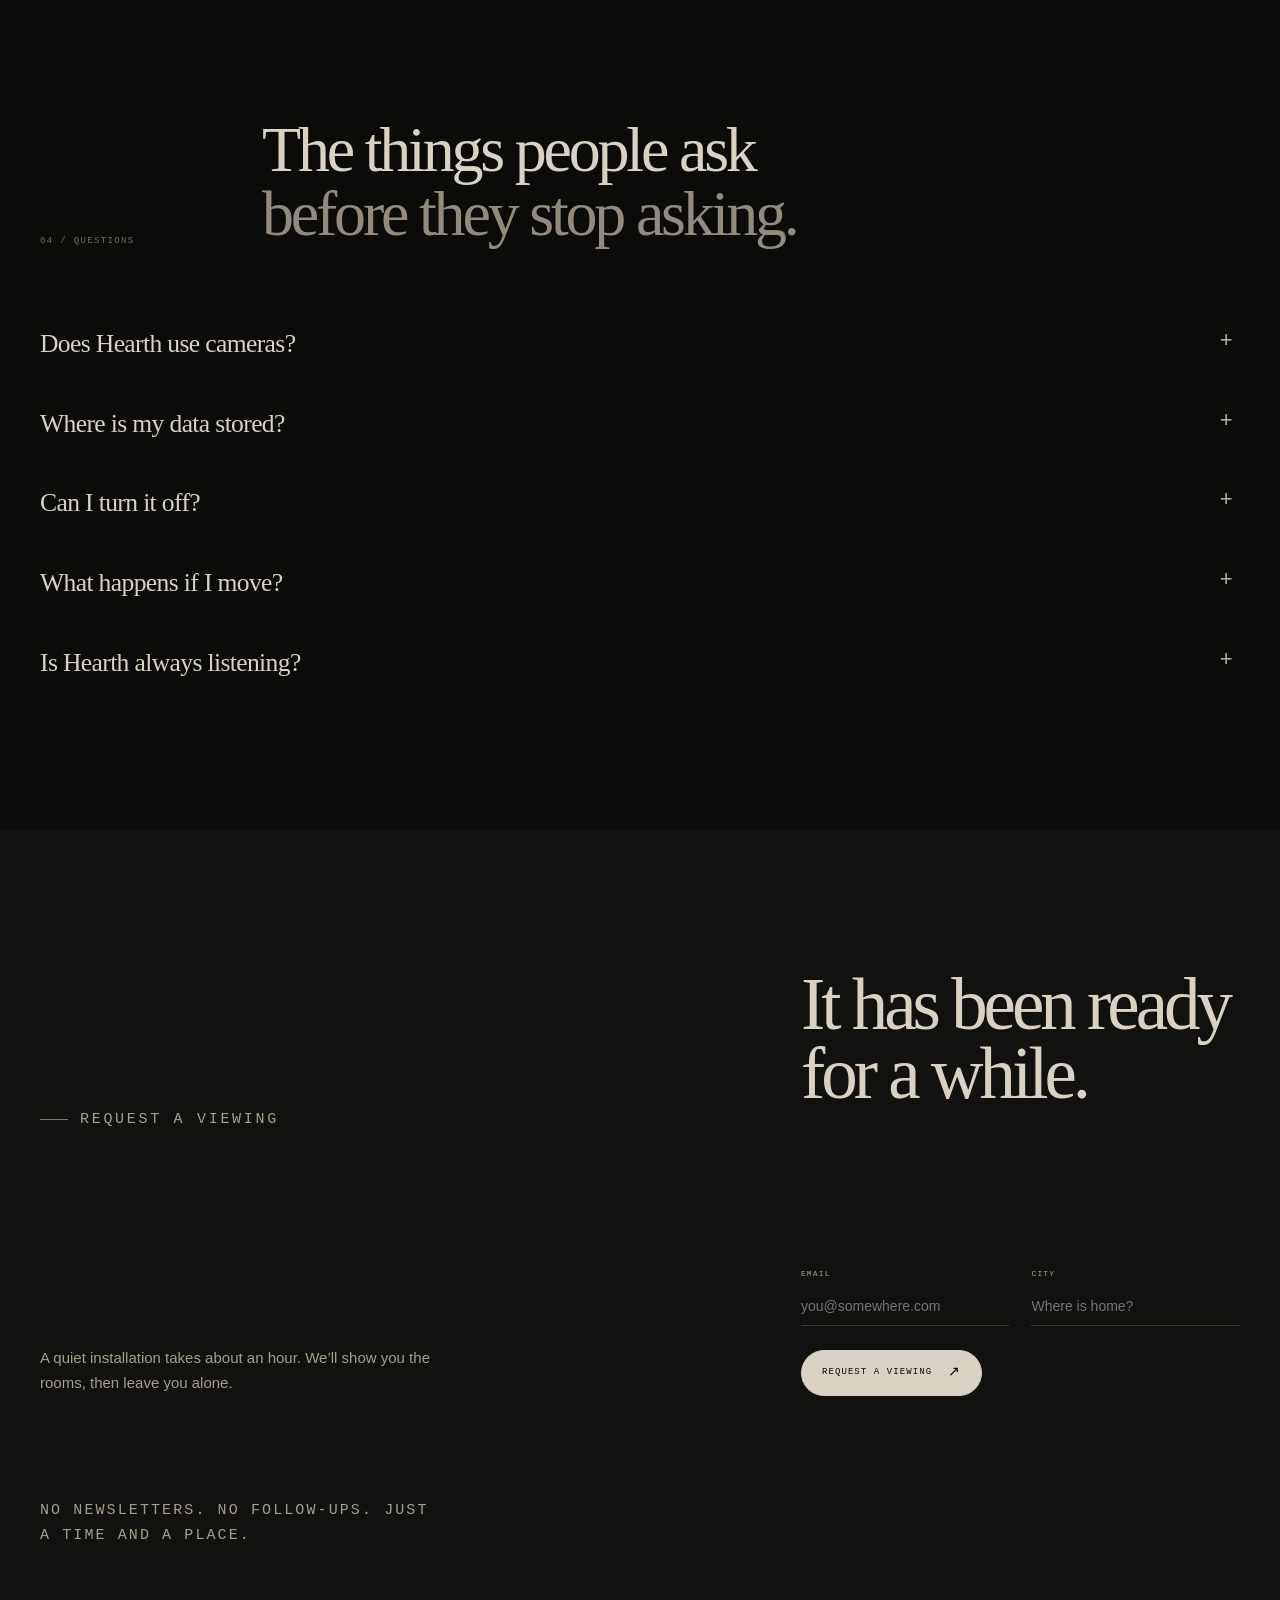
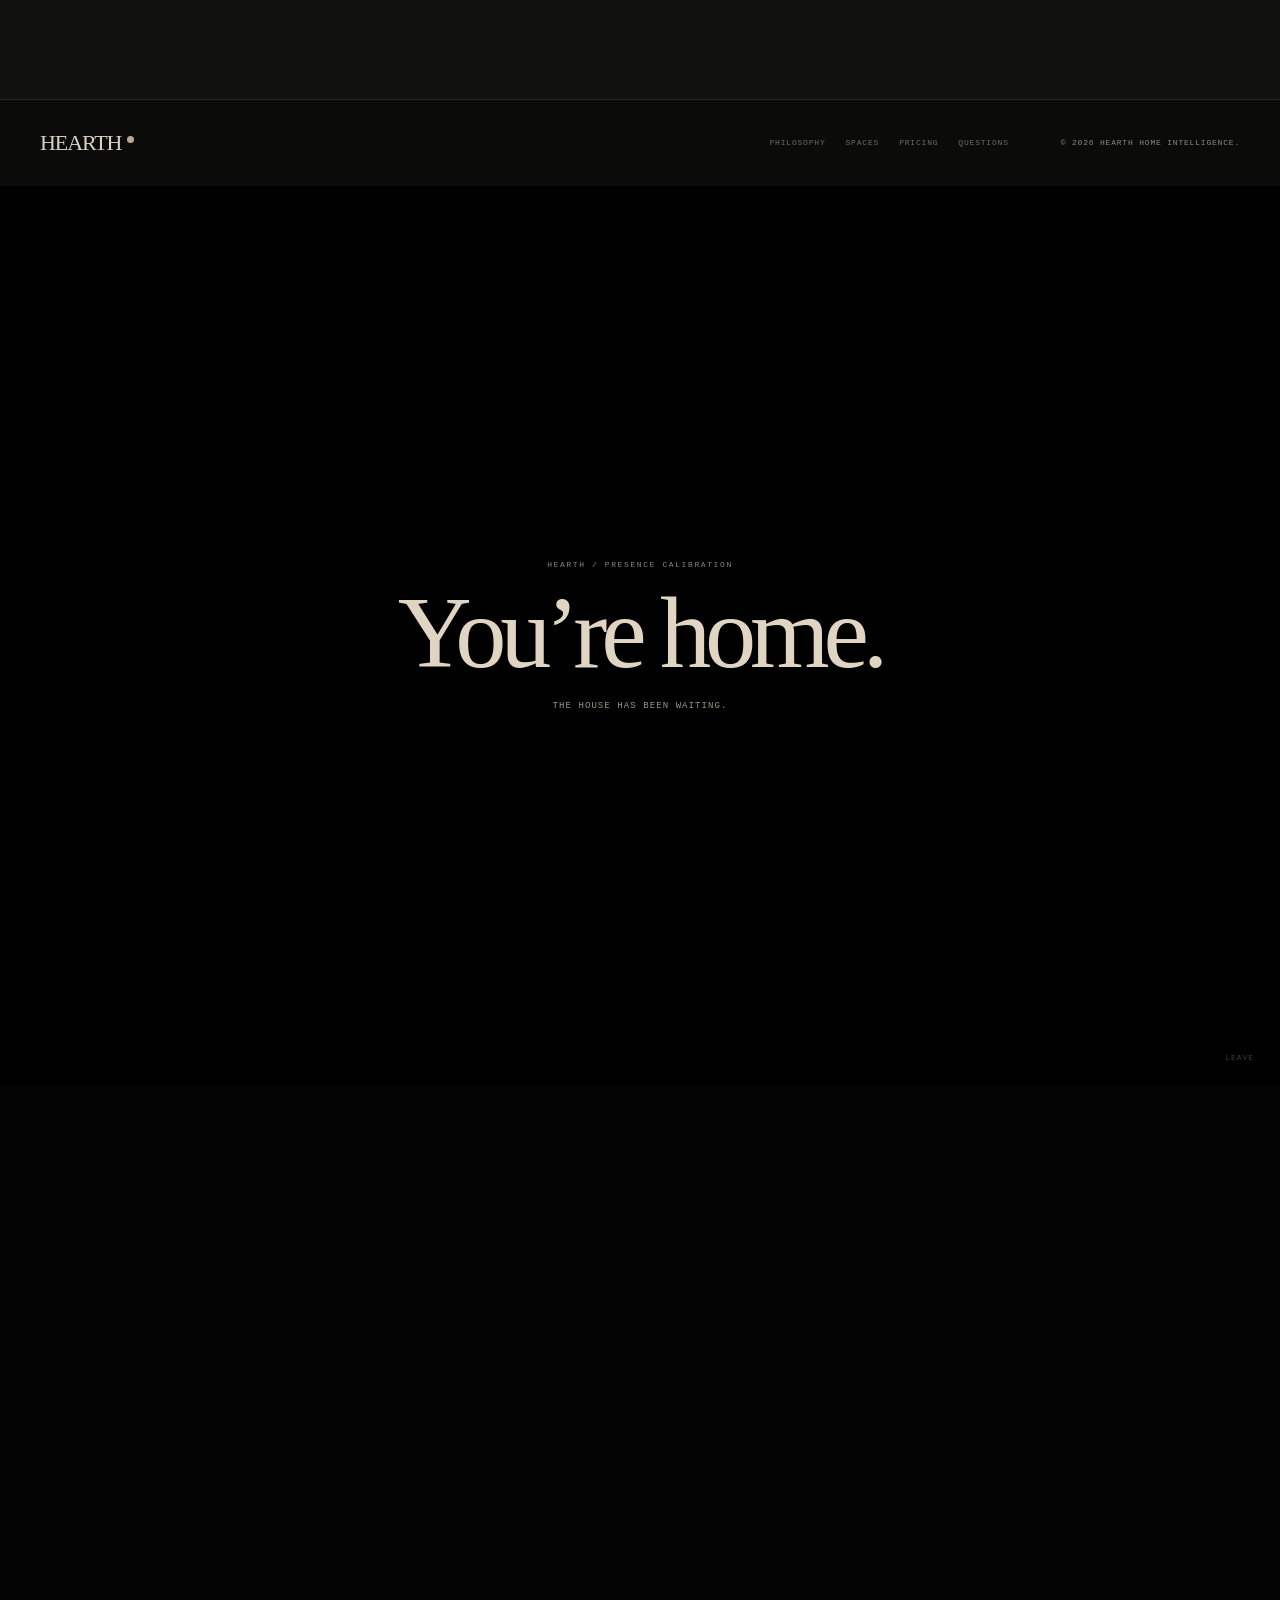
==== commit eb5eec86: "Add automatic Chinese localization and polish responsive layout" ====
--- a/index.html
+++ b/index.html
@@ -2,6 +2,22 @@
 <html lang="en">
 <head>
   <meta charset="utf-8">
+  <script>
+    (() => {
+      const param = new URLSearchParams(location.search).get('lang');
+      let stored = null;
+      try { stored = localStorage.getItem('hearth-lang'); } catch (e) {}
+      const system = (navigator.languages && navigator.languages[0]) || navigator.language || 'en';
+      const valid = (v) => v === 'zh' || v === 'en';
+      let lang = valid(param) ? param : valid(stored) ? stored : system.toLowerCase().startsWith('zh') ? 'zh' : 'en';
+      if (valid(param)) {
+        try { localStorage.setItem('hearth-lang', lang); } catch (e) {}
+      }
+      document.documentElement.lang = lang === 'zh' ? 'zh-CN' : 'en';
+      document.documentElement.dataset.lang = lang;
+      window.__hearthLang = lang;
+    })();
+  </script>
   <meta name="viewport" content="width=device-width, initial-scale=1">
   <title>Hearth — A calmer home, by design.</title>
   <meta name="description" content="Hearth is a quiet intelligence for the places you live.">
@@ -449,6 +465,7 @@
     </div>
   </div>
 
+  <script src="i18n.js" defer></script>
   <script src="script.js" defer></script>
 </body>
 </html>
--- a/styles.css
+++ b/styles.css
@@ -12,11 +12,19 @@
   --moss-deep: #2c352d;
   --terracotta: #b76143;
   --amber: #d4a267;
-  --serif: "Iowan Old Style", "Palatino Linotype", "Book Antiqua", Palatino, Georgia, serif;
-  --sans: "Avenir Next", "Segoe UI", Helvetica, Arial, sans-serif;
+  --serif-latin: "Iowan Old Style", "Palatino Linotype", "Book Antiqua", Palatino, Georgia, serif;
+  --sans-latin: "Avenir Next", "Segoe UI", Helvetica, Arial, sans-serif;
+  --serif: var(--serif-latin);
+  --sans: var(--sans-latin);
   --mono: "SFMono-Regular", Consolas, "Liberation Mono", monospace;
   --ease: cubic-bezier(.22, 1, .36, 1);
   --max: 1500px;
+}
+
+html[lang="zh-CN"] {
+  --serif: "Noto Serif SC", "Songti SC", "STSong", "SimSun", serif;
+  --sans: "Noto Sans SC", "PingFang SC", "Microsoft YaHei", "Hiragino Sans GB", sans-serif;
+  --mono: "SFMono-Regular", Consolas, "Noto Sans SC", "PingFang SC", monospace;
 }
 
 * { box-sizing: border-box; }
@@ -101,7 +109,7 @@
 body.dark .site-nav { color: #d9d1c4; }
 body.at-house .site-nav { opacity: 0; visibility: hidden; pointer-events: none; }
 .wordmark {
-  font-family: var(--serif);
+  font-family: var(--serif-latin);
   font-size: 29px;
   line-height: 1;
   letter-spacing: -.055em;
@@ -548,7 +556,7 @@
   text-transform: uppercase;
   color: var(--muted-2);
 }
-.footer__brand { font-family: var(--serif); font-size: 22px; letter-spacing: -.05em; color: var(--ink); margin-right: auto; }
+.footer__brand { font-family: var(--serif-latin); font-size: 22px; letter-spacing: -.05em; color: var(--ink); margin-right: auto; }
 .footer__links { display: flex; gap: 20px; }
 .footer__links a { text-decoration: none; color: var(--muted); }
 .site-footer p { margin: 0 0 0 24px; }
@@ -853,6 +861,42 @@
 body.afterword-open .escape,
 body.afterword-open .status-pill { opacity: 0; pointer-events: none; }
 
+/* ---------- Chinese typography ---------- */
+html[lang="zh-CN"] body { line-height: 1.72; }
+html[lang="zh-CN"] .hero h1 {
+  font-size: clamp(48px, 6.2vw, 96px);
+  line-height: 1.02;
+  letter-spacing: -.035em;
+}
+html[lang="zh-CN"] .hero h1 em,
+html[lang="zh-CN"] .manifesto h2 em,
+html[lang="zh-CN"] .closing h2 em { font-style: normal; }
+html[lang="zh-CN"] .manifesto h2 {
+  line-height: 1.06;
+  letter-spacing: -.025em;
+}
+html[lang="zh-CN"] .section-head h2 {
+  font-size: clamp(34px, 4.5vw, 64px);
+  line-height: 1.08;
+  letter-spacing: -.025em;
+}
+html[lang="zh-CN"] .day__head h2,
+html[lang="zh-CN"] .closing h2 {
+  line-height: 1.04;
+  letter-spacing: -.03em;
+}
+html[lang="zh-CN"] .closing h2 { font-size: clamp(38px, 4.7vw, 76px); }
+html[lang="zh-CN"] .quote blockquote,
+html[lang="zh-CN"] .faq summary { line-height: 1.35; letter-spacing: -.015em; }
+html[lang="zh-CN"] .descent__line { line-height: 1.3; letter-spacing: -.01em; }
+html[lang="zh-CN"] .descent__final h2 { line-height: 1; letter-spacing: -.04em; }
+html[lang="zh-CN"] .system-modal h3 { line-height: 1.3; }
+html[lang="zh-CN"] .afterword h2 { line-height: 1.05; letter-spacing: -.03em; }
+html[lang="zh-CN"] .eyebrow,
+html[lang="zh-CN"] .descent__kicker,
+html[lang="zh-CN"] .final-small { letter-spacing: .08em; }
+html[lang="zh-CN"] .hero__cue { letter-spacing: .06em; }
+
 /* ---------- state changes ---------- */
 body.phase-3 .hero__art { filter: saturate(.75) contrast(1.04); }
 body.phase-4 .lede, body.phase-4 .manifesto__copy p, body.phase-4 .feature-copy p { color: #665f54; }
@@ -862,6 +906,12 @@
 body.phase-6 .footer__brand { color: #d9d1c4; }
 body.phase-6 .closing { background: #11110f; color: #d9d1c4; }
 body.phase-6 .viewing-form input { border-color: rgba(217, 209, 196, .2); color: #d9d1c4; }
+body.phase-6 .viewing-form label span { color: #a79d8d; }
+body.phase-6 .closing__inner > p,
+body.phase-6 .faq details p,
+body.phase-6 .manifesto__copy p,
+body.phase-6 .feature-copy p { color: #a79d8d; }
+body.phase-6 .faq summary::after { color: #b8ad9a; }
 body.phase-6 .closing h2 em { color: #8d9b7d; }
 
 /* ---------- responsive ---------- */
@@ -880,6 +930,8 @@
   .nav-links, .nav-cta { display: none; }
   .hero { grid-template-columns: 1fr; padding: 108px 22px 48px; gap: 36px; }
   .hero__cue { display: none; }
+  .whisper { bottom: 64px; }
+  html[lang="zh-CN"] .hero h1 { font-size: clamp(44px, 12vw, 72px); line-height: 1.05; }
   .hero__copy { max-width: 620px; }
   .hero__art { justify-self: stretch; max-width: none; width: 100%; }
   .hero h1 { font-size: clamp(50px, 14vw, 86px); }
